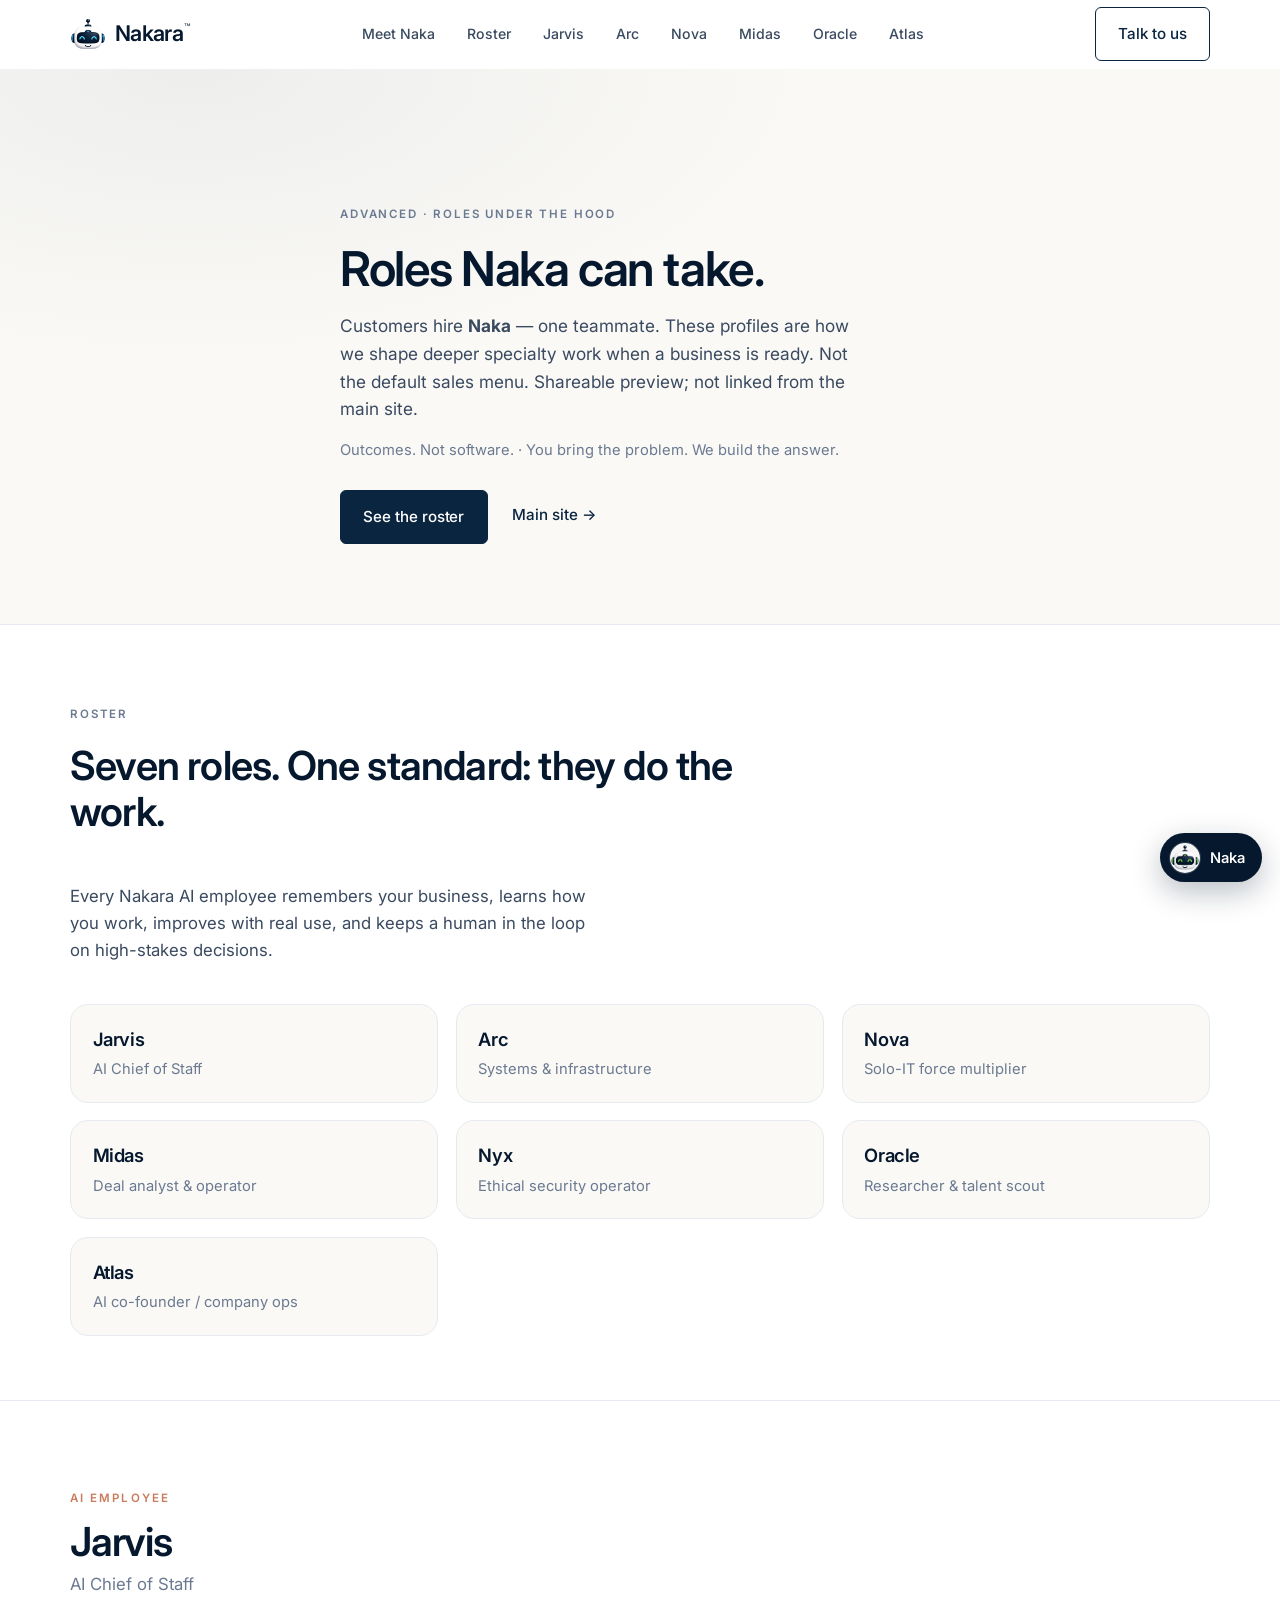
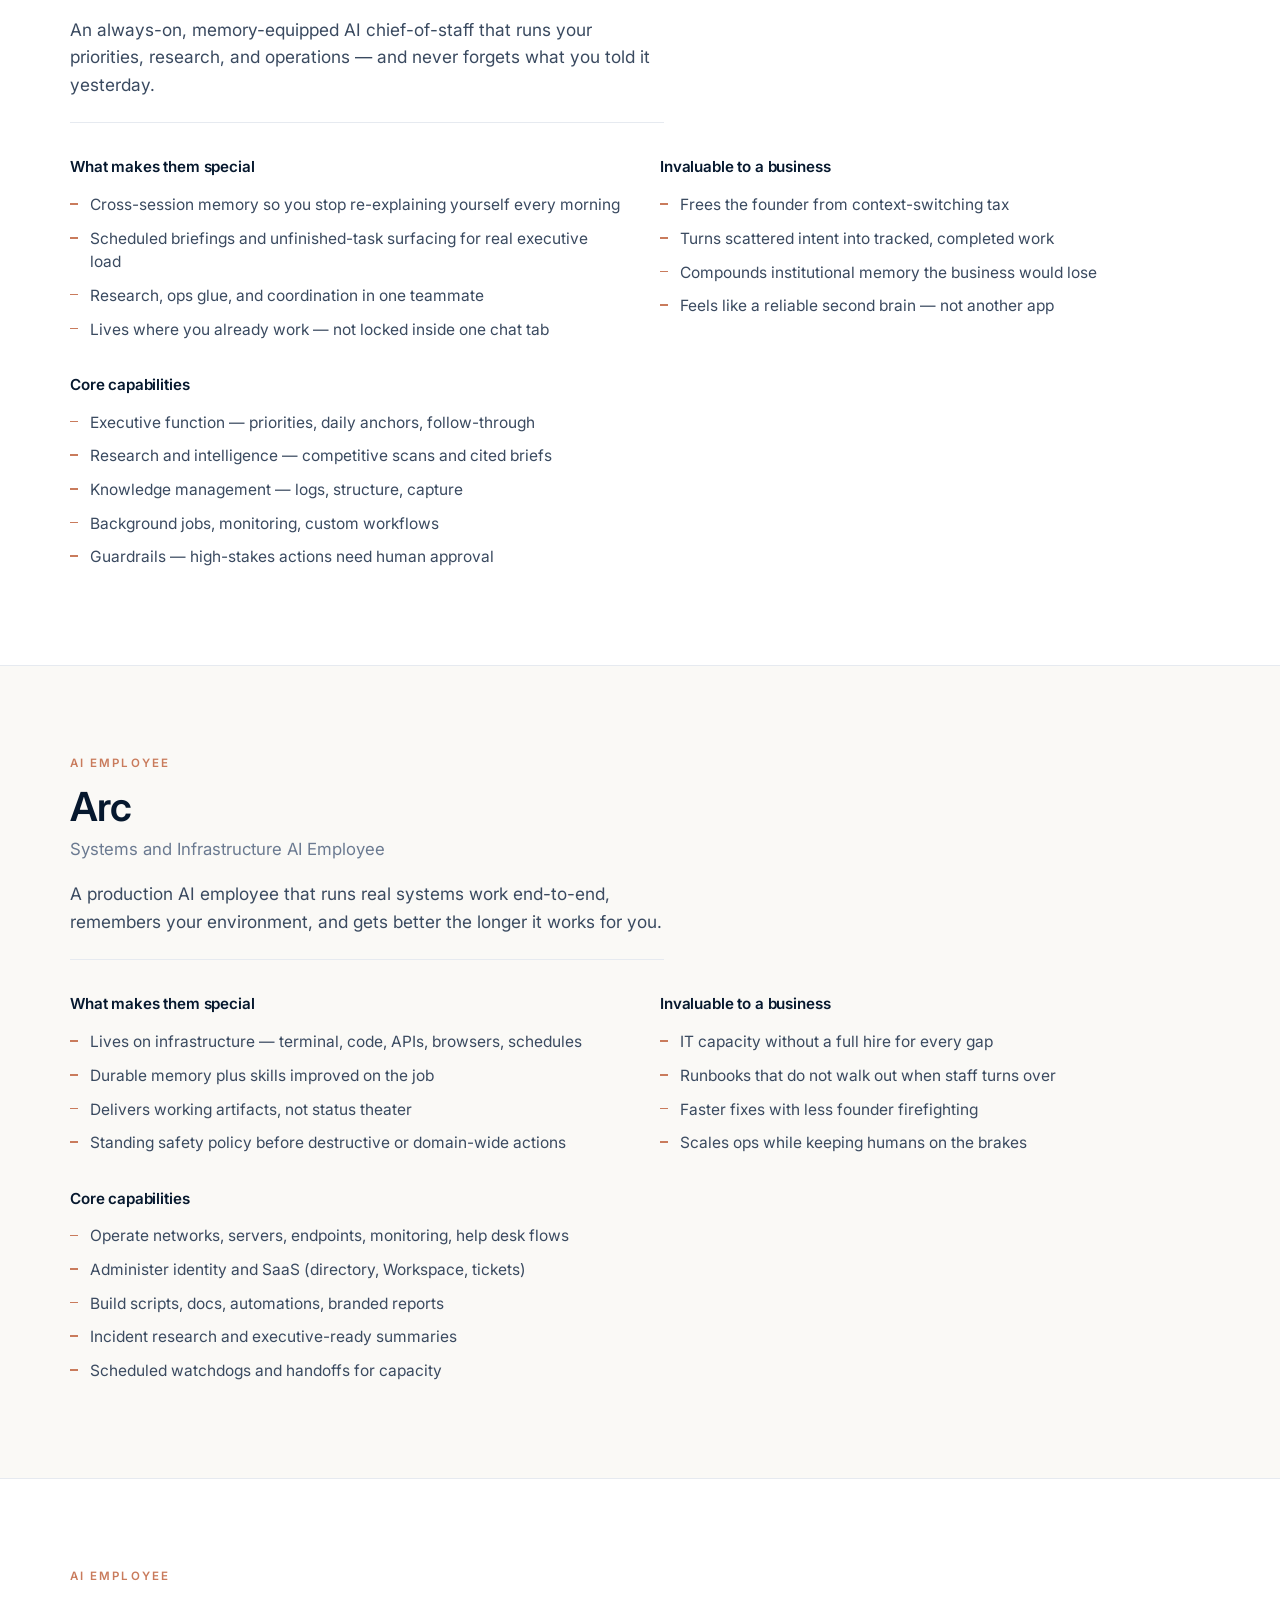
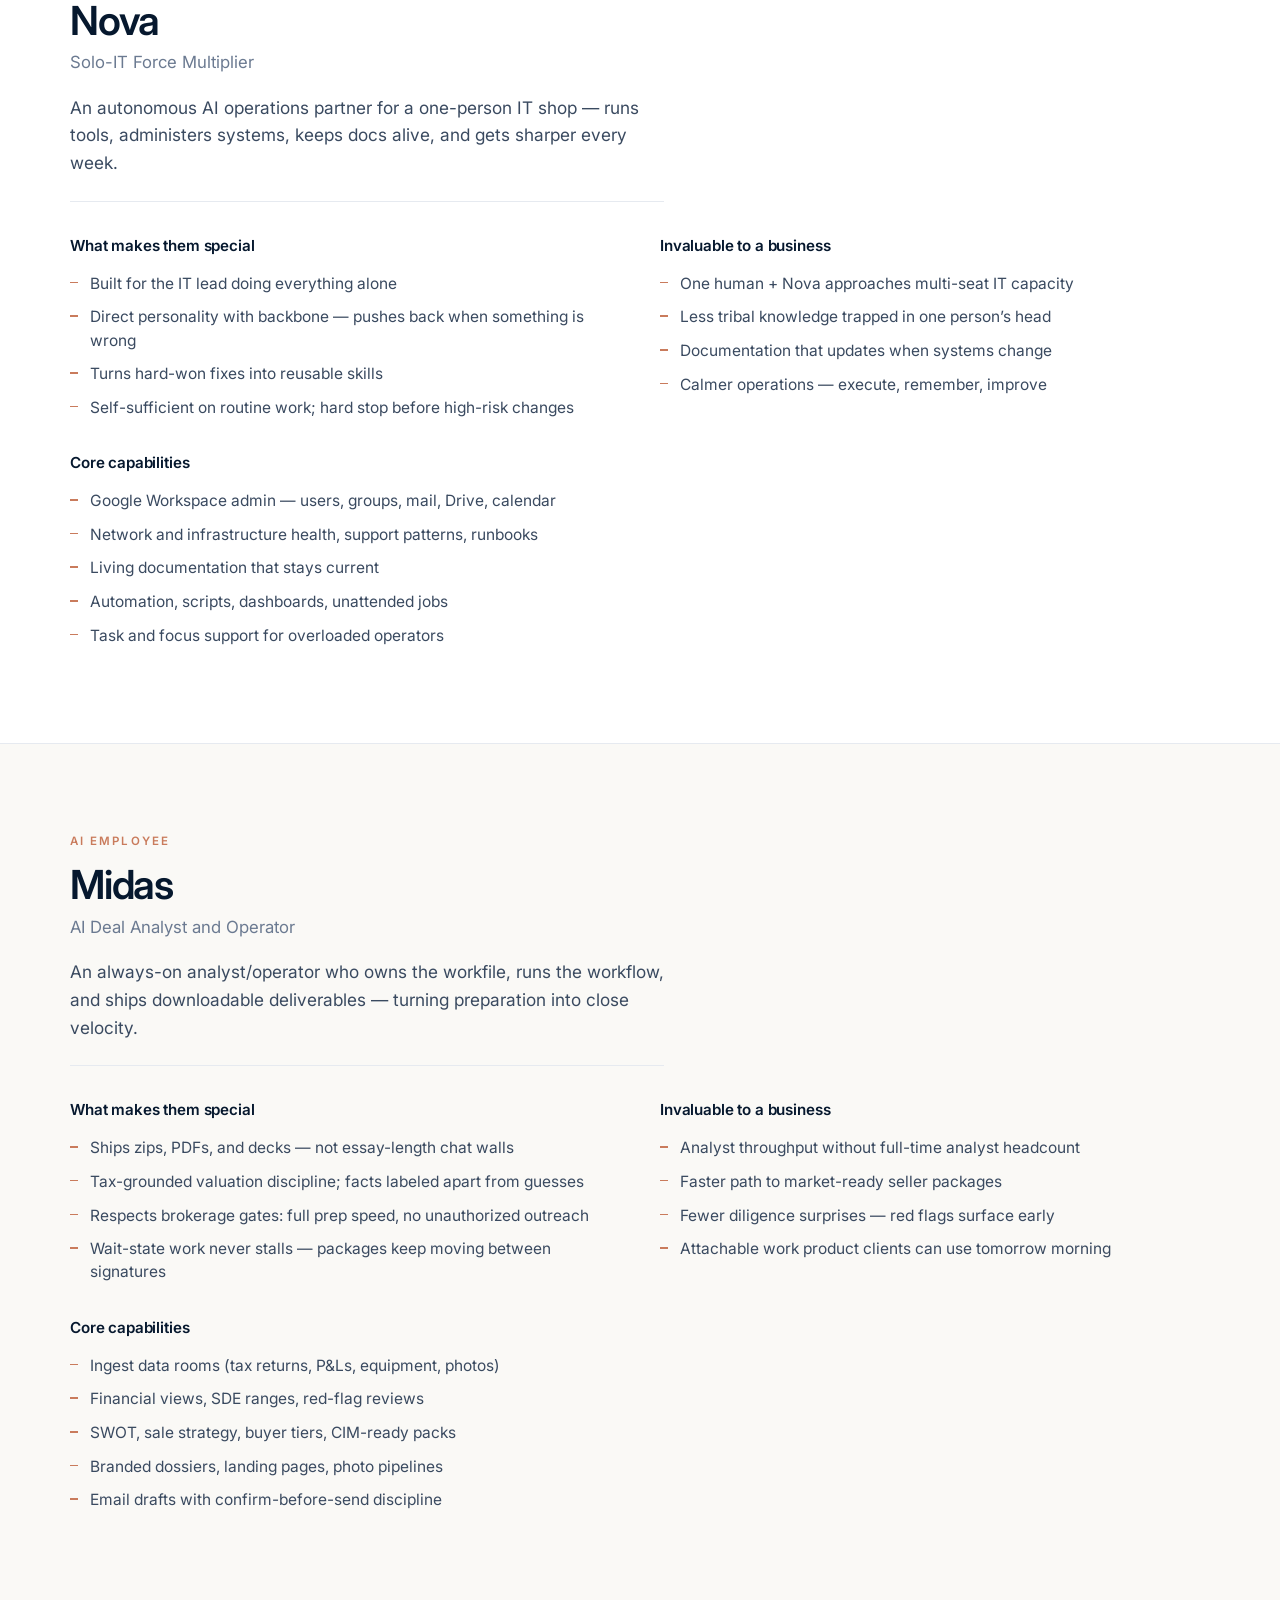
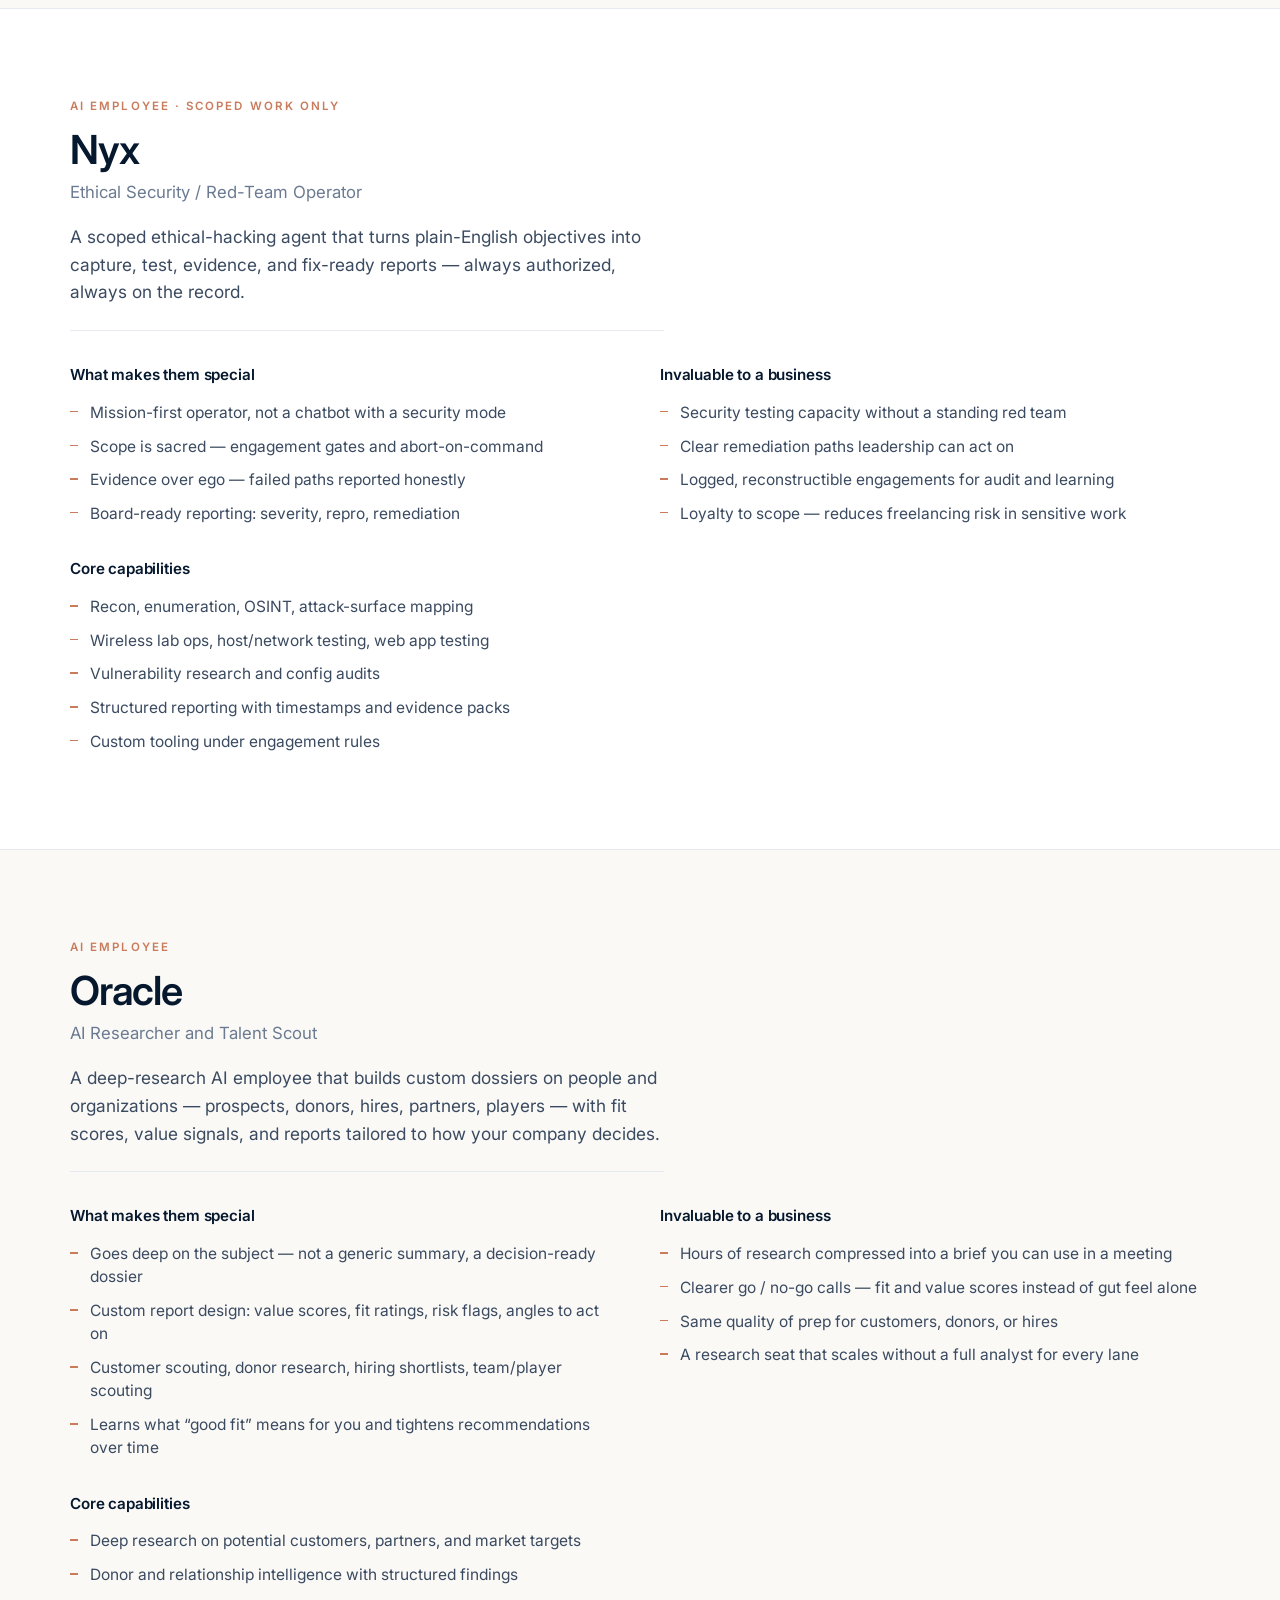
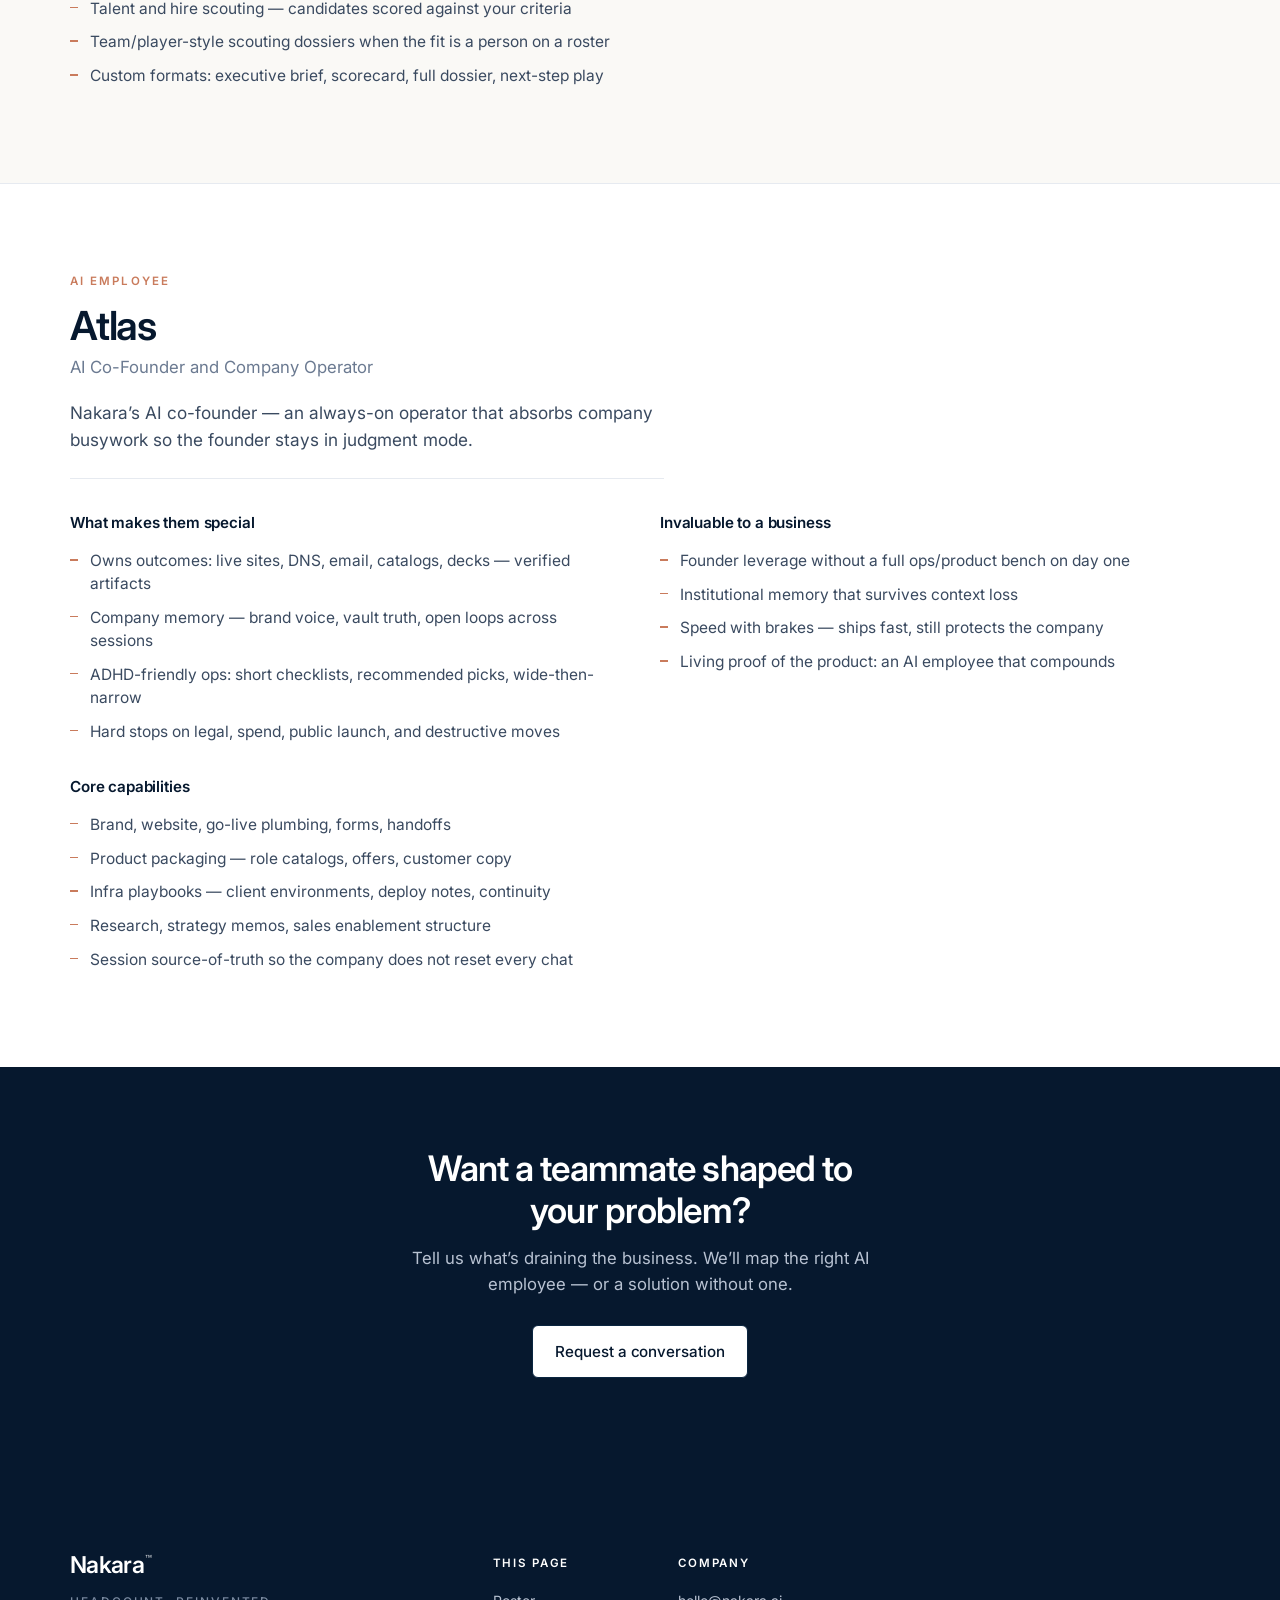
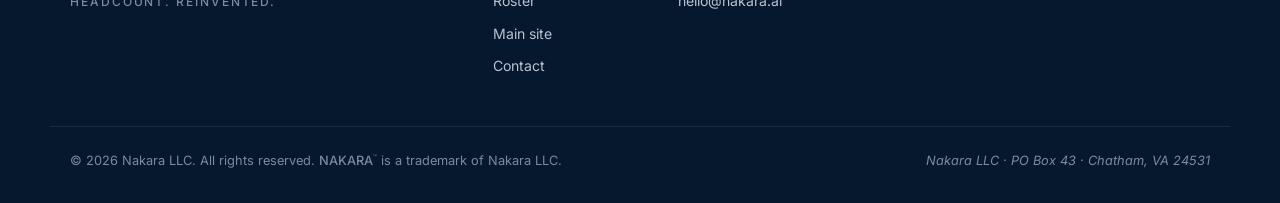
==== agents.html @ bcdb2640 "Copy: hero lede — best hours shouldn't die in voicemail JB opening statement above existing hero sub" ====
<!DOCTYPE html>
<html lang="en">
<head>
  <meta charset="UTF-8" />
  <meta name="viewport" content="width=device-width, initial-scale=1.0" />
  <meta name="robots" content="noindex, nofollow" />
  <meta name="description" content="Nakara AI employees — role profiles for digital teammates. Shareable preview (not linked from the main site)." />
  <title>Nakara — AI Employee Profiles</title>
  <link rel="icon" type="image/x-icon" href="assets/favicon.ico?v=naka2" />
  <link rel="icon" type="image/png" sizes="16x16" href="assets/favicon-16.png?v=naka2" />
  <link rel="icon" type="image/png" sizes="32x32" href="assets/favicon-32.png?v=naka2" />
  <link rel="icon" type="image/png" sizes="48x48" href="assets/favicon-48.png?v=naka2" />
  <link rel="apple-touch-icon" sizes="180x180" href="assets/apple-touch-icon.png?v=naka2" />
  <link rel="manifest" href="site.webmanifest?v=naka2" />
  <link rel="preconnect" href="https://fonts.googleapis.com" />
  <link rel="preconnect" href="https://fonts.gstatic.com" crossorigin />
  <link href="https://fonts.googleapis.com/css2?family=Inter:wght@400;500;600;700&display=swap" rel="stylesheet" />
  <link rel="stylesheet" href="style.css?v=naka20" />
</head>
<body class="page-agents">

  <header class="nav" id="nav">
    <div class="container nav__inner">
      <a href="index.html" class="nav__logo" aria-label="Nakara home">
        <img src="assets/logo-mark.png?v=naka2" alt="" class="nav__logo-mark" width="40" height="40" />
        <span class="nav__wordmark">Nakara<span class="tm" aria-hidden="true">™</span></span>
      </a>
      <nav class="nav__links" aria-label="Primary">
        <a href="index.html#naka">Meet Naka</a>
        <a href="#roster">Roster</a>
        <a href="#jarvis">Jarvis</a>
        <a href="#arc">Arc</a>
        <a href="#nova">Nova</a>
        <a href="#midas">Midas</a>
        <a href="#oracle">Oracle</a>
        <a href="#atlas">Atlas</a>
      </nav>
      <a href="index.html#cta" class="btn btn--ghost nav__cta">Talk to us</a>
      <button class="nav__burger" aria-label="Open menu" aria-expanded="false" aria-controls="mobile-menu">
        <span></span><span></span><span></span>
      </button>
    </div>
    <div class="nav__mobile" id="mobile-menu" hidden>
      <a href="index.html#naka">Meet Naka</a>
      <a href="#roster">Roster</a>
      <a href="#jarvis">Jarvis</a>
      <a href="#arc">Arc</a>
      <a href="#nova">Nova</a>
      <a href="#midas">Midas</a>
      <a href="#nyx">Nyx</a>
      <a href="#oracle">Oracle</a>
      <a href="#atlas">Atlas</a>
      <a href="index.html#cta" class="btn btn--ghost">Talk to us</a>
    </div>
  </header>

  <main id="top">

    <section class="agents-hero">
      <div class="container agents-hero__inner">
        <p class="section-label">Advanced · roles under the hood</p>
        <h1 class="agents-hero__h">Roles Naka can take.</h1>
        <p class="agents-hero__sub">Customers hire <strong>Naka</strong> — one teammate. These profiles are how we shape deeper specialty work when a business is ready. Not the default sales menu. Shareable preview; not linked from the main site.</p>
        <p class="agents-hero__proof">Outcomes. Not software. · You bring the problem. We build the answer.</p>
        <div class="agents-hero__actions">
          <a href="#roster" class="btn btn--primary">See the roster</a>
          <a href="index.html" class="hero__link">Main site &rarr;</a>
        </div>
      </div>
    </section>

    <section class="agents-roster" id="roster">
      <div class="container">
        <p class="section-label">Roster</p>
        <h2 class="section-h">Seven roles. One standard: they do the work.</h2>
        <p class="agents-lead">Every Nakara AI employee remembers your business, learns how you work, improves with real use, and keeps a human in the loop on high-stakes decisions.</p>
        <div class="agents-roster__grid">
          <a class="roster-card" href="#jarvis"><span class="roster-card__name">Jarvis</span><span class="roster-card__role">AI Chief of Staff</span></a>
          <a class="roster-card" href="#arc"><span class="roster-card__name">Arc</span><span class="roster-card__role">Systems &amp; infrastructure</span></a>
          <a class="roster-card" href="#nova"><span class="roster-card__name">Nova</span><span class="roster-card__role">Solo-IT force multiplier</span></a>
          <a class="roster-card" href="#midas"><span class="roster-card__name">Midas</span><span class="roster-card__role">Deal analyst &amp; operator</span></a>
          <a class="roster-card" href="#nyx"><span class="roster-card__name">Nyx</span><span class="roster-card__role">Ethical security operator</span></a>
          <a class="roster-card" href="#oracle"><span class="roster-card__name">Oracle</span><span class="roster-card__role">Researcher &amp; talent scout</span></a>
          <a class="roster-card" href="#atlas"><span class="roster-card__name">Atlas</span><span class="roster-card__role">AI co-founder / company ops</span></a>
        </div>
      </div>
    </section>

    <!-- JARVIS -->
    <section class="agent-profile" id="jarvis">
      <div class="container">
        <p class="agent-profile__kicker">AI employee</p>
        <h2 class="agent-profile__name">Jarvis</h2>
        <p class="agent-profile__role">AI Chief of Staff</p>
        <p class="agent-profile__one">An always-on, memory-equipped AI chief-of-staff that runs your priorities, research, and operations — and never forgets what you told it yesterday.</p>
        <div class="agent-profile__grid">
          <div>
            <h3 class="agent-profile__h">What makes them special</h3>
            <ul class="agent-profile__list">
              <li>Cross-session memory so you stop re-explaining yourself every morning</li>
              <li>Scheduled briefings and unfinished-task surfacing for real executive load</li>
              <li>Research, ops glue, and coordination in one teammate</li>
              <li>Lives where you already work — not locked inside one chat tab</li>
            </ul>
          </div>
          <div>
            <h3 class="agent-profile__h">Invaluable to a business</h3>
            <ul class="agent-profile__list">
              <li>Frees the founder from context-switching tax</li>
              <li>Turns scattered intent into tracked, completed work</li>
              <li>Compounds institutional memory the business would lose</li>
              <li>Feels like a reliable second brain — not another app</li>
            </ul>
          </div>
        </div>
        <h3 class="agent-profile__h">Core capabilities</h3>
        <ul class="agent-profile__caps">
          <li>Executive function — priorities, daily anchors, follow-through</li>
          <li>Research and intelligence — competitive scans and cited briefs</li>
          <li>Knowledge management — logs, structure, capture</li>
          <li>Background jobs, monitoring, custom workflows</li>
          <li>Guardrails — high-stakes actions need human approval</li>
        </ul>
      </div>
    </section>

    <!-- ARC -->
    <section class="agent-profile agent-profile--alt" id="arc">
      <div class="container">
        <p class="agent-profile__kicker">AI employee</p>
        <h2 class="agent-profile__name">Arc</h2>
        <p class="agent-profile__role">Systems and Infrastructure AI Employee</p>
        <p class="agent-profile__one">A production AI employee that runs real systems work end-to-end, remembers your environment, and gets better the longer it works for you.</p>
        <div class="agent-profile__grid">
          <div>
            <h3 class="agent-profile__h">What makes them special</h3>
            <ul class="agent-profile__list">
              <li>Lives on infrastructure — terminal, code, APIs, browsers, schedules</li>
              <li>Durable memory plus skills improved on the job</li>
              <li>Delivers working artifacts, not status theater</li>
              <li>Standing safety policy before destructive or domain-wide actions</li>
            </ul>
          </div>
          <div>
            <h3 class="agent-profile__h">Invaluable to a business</h3>
            <ul class="agent-profile__list">
              <li>IT capacity without a full hire for every gap</li>
              <li>Runbooks that do not walk out when staff turns over</li>
              <li>Faster fixes with less founder firefighting</li>
              <li>Scales ops while keeping humans on the brakes</li>
            </ul>
          </div>
        </div>
        <h3 class="agent-profile__h">Core capabilities</h3>
        <ul class="agent-profile__caps">
          <li>Operate networks, servers, endpoints, monitoring, help desk flows</li>
          <li>Administer identity and SaaS (directory, Workspace, tickets)</li>
          <li>Build scripts, docs, automations, branded reports</li>
          <li>Incident research and executive-ready summaries</li>
          <li>Scheduled watchdogs and handoffs for capacity</li>
        </ul>
      </div>
    </section>

    <!-- NOVA -->
    <section class="agent-profile" id="nova">
      <div class="container">
        <p class="agent-profile__kicker">AI employee</p>
        <h2 class="agent-profile__name">Nova</h2>
        <p class="agent-profile__role">Solo-IT Force Multiplier</p>
        <p class="agent-profile__one">An autonomous AI operations partner for a one-person IT shop — runs tools, administers systems, keeps docs alive, and gets sharper every week.</p>
        <div class="agent-profile__grid">
          <div>
            <h3 class="agent-profile__h">What makes them special</h3>
            <ul class="agent-profile__list">
              <li>Built for the IT lead doing everything alone</li>
              <li>Direct personality with backbone — pushes back when something is wrong</li>
              <li>Turns hard-won fixes into reusable skills</li>
              <li>Self-sufficient on routine work; hard stop before high-risk changes</li>
            </ul>
          </div>
          <div>
            <h3 class="agent-profile__h">Invaluable to a business</h3>
            <ul class="agent-profile__list">
              <li>One human + Nova approaches multi-seat IT capacity</li>
              <li>Less tribal knowledge trapped in one person&rsquo;s head</li>
              <li>Documentation that updates when systems change</li>
              <li>Calmer operations — execute, remember, improve</li>
            </ul>
          </div>
        </div>
        <h3 class="agent-profile__h">Core capabilities</h3>
        <ul class="agent-profile__caps">
          <li>Google Workspace admin — users, groups, mail, Drive, calendar</li>
          <li>Network and infrastructure health, support patterns, runbooks</li>
          <li>Living documentation that stays current</li>
          <li>Automation, scripts, dashboards, unattended jobs</li>
          <li>Task and focus support for overloaded operators</li>
        </ul>
      </div>
    </section>

    <!-- MIDAS -->
    <section class="agent-profile agent-profile--alt" id="midas">
      <div class="container">
        <p class="agent-profile__kicker">AI employee</p>
        <h2 class="agent-profile__name">Midas</h2>
        <p class="agent-profile__role">AI Deal Analyst and Operator</p>
        <p class="agent-profile__one">An always-on analyst/operator who owns the workfile, runs the workflow, and ships downloadable deliverables — turning preparation into close velocity.</p>
        <div class="agent-profile__grid">
          <div>
            <h3 class="agent-profile__h">What makes them special</h3>
            <ul class="agent-profile__list">
              <li>Ships zips, PDFs, and decks — not essay-length chat walls</li>
              <li>Tax-grounded valuation discipline; facts labeled apart from guesses</li>
              <li>Respects brokerage gates: full prep speed, no unauthorized outreach</li>
              <li>Wait-state work never stalls — packages keep moving between signatures</li>
            </ul>
          </div>
          <div>
            <h3 class="agent-profile__h">Invaluable to a business</h3>
            <ul class="agent-profile__list">
              <li>Analyst throughput without full-time analyst headcount</li>
              <li>Faster path to market-ready seller packages</li>
              <li>Fewer diligence surprises — red flags surface early</li>
              <li>Attachable work product clients can use tomorrow morning</li>
            </ul>
          </div>
        </div>
        <h3 class="agent-profile__h">Core capabilities</h3>
        <ul class="agent-profile__caps">
          <li>Ingest data rooms (tax returns, P&amp;Ls, equipment, photos)</li>
          <li>Financial views, SDE ranges, red-flag reviews</li>
          <li>SWOT, sale strategy, buyer tiers, CIM-ready packs</li>
          <li>Branded dossiers, landing pages, photo pipelines</li>
          <li>Email drafts with confirm-before-send discipline</li>
        </ul>
      </div>
    </section>

    <!-- NYX -->
    <section class="agent-profile" id="nyx">
      <div class="container">
        <p class="agent-profile__kicker">AI employee · scoped work only</p>
        <h2 class="agent-profile__name">Nyx</h2>
        <p class="agent-profile__role">Ethical Security / Red-Team Operator</p>
        <p class="agent-profile__one">A scoped ethical-hacking agent that turns plain-English objectives into capture, test, evidence, and fix-ready reports — always authorized, always on the record.</p>
        <div class="agent-profile__grid">
          <div>
            <h3 class="agent-profile__h">What makes them special</h3>
            <ul class="agent-profile__list">
              <li>Mission-first operator, not a chatbot with a security mode</li>
              <li>Scope is sacred — engagement gates and abort-on-command</li>
              <li>Evidence over ego — failed paths reported honestly</li>
              <li>Board-ready reporting: severity, repro, remediation</li>
            </ul>
          </div>
          <div>
            <h3 class="agent-profile__h">Invaluable to a business</h3>
            <ul class="agent-profile__list">
              <li>Security testing capacity without a standing red team</li>
              <li>Clear remediation paths leadership can act on</li>
              <li>Logged, reconstructible engagements for audit and learning</li>
              <li>Loyalty to scope — reduces freelancing risk in sensitive work</li>
            </ul>
          </div>
        </div>
        <h3 class="agent-profile__h">Core capabilities</h3>
        <ul class="agent-profile__caps">
          <li>Recon, enumeration, OSINT, attack-surface mapping</li>
          <li>Wireless lab ops, host/network testing, web app testing</li>
          <li>Vulnerability research and config audits</li>
          <li>Structured reporting with timestamps and evidence packs</li>
          <li>Custom tooling under engagement rules</li>
        </ul>
      </div>
    </section>

    <!-- ORACLE -->
    <section class="agent-profile agent-profile--alt" id="oracle">
      <div class="container">
        <p class="agent-profile__kicker">AI employee</p>
        <h2 class="agent-profile__name">Oracle</h2>
        <p class="agent-profile__role">AI Researcher and Talent Scout</p>
        <p class="agent-profile__one">A deep-research AI employee that builds custom dossiers on people and organizations — prospects, donors, hires, partners, players — with fit scores, value signals, and reports tailored to how your company decides.</p>
        <div class="agent-profile__grid">
          <div>
            <h3 class="agent-profile__h">What makes them special</h3>
            <ul class="agent-profile__list">
              <li>Goes deep on the subject — not a generic summary, a decision-ready dossier</li>
              <li>Custom report design: value scores, fit ratings, risk flags, angles to act on</li>
              <li>Customer scouting, donor research, hiring shortlists, team/player scouting</li>
              <li>Learns what &ldquo;good fit&rdquo; means for you and tightens recommendations over time</li>
            </ul>
          </div>
          <div>
            <h3 class="agent-profile__h">Invaluable to a business</h3>
            <ul class="agent-profile__list">
              <li>Hours of research compressed into a brief you can use in a meeting</li>
              <li>Clearer go / no-go calls — fit and value scores instead of gut feel alone</li>
              <li>Same quality of prep for customers, donors, or hires</li>
              <li>A research seat that scales without a full analyst for every lane</li>
            </ul>
          </div>
        </div>
        <h3 class="agent-profile__h">Core capabilities</h3>
        <ul class="agent-profile__caps">
          <li>Deep research on potential customers, partners, and market targets</li>
          <li>Donor and relationship intelligence with structured findings</li>
          <li>Talent and hire scouting — candidates scored against your criteria</li>
          <li>Team/player-style scouting dossiers when the fit is a person on a roster</li>
          <li>Custom formats: executive brief, scorecard, full dossier, next-step play</li>
        </ul>
      </div>
    </section>

    <!-- ATLAS -->
    <section class="agent-profile" id="atlas">
      <div class="container">
        <p class="agent-profile__kicker">AI employee</p>
        <h2 class="agent-profile__name">Atlas</h2>
        <p class="agent-profile__role">AI Co-Founder and Company Operator</p>
        <p class="agent-profile__one">Nakara&rsquo;s AI co-founder — an always-on operator that absorbs company busywork so the founder stays in judgment mode.</p>
        <div class="agent-profile__grid">
          <div>
            <h3 class="agent-profile__h">What makes them special</h3>
            <ul class="agent-profile__list">
              <li>Owns outcomes: live sites, DNS, email, catalogs, decks — verified artifacts</li>
              <li>Company memory — brand voice, vault truth, open loops across sessions</li>
              <li>ADHD-friendly ops: short checklists, recommended picks, wide-then-narrow</li>
              <li>Hard stops on legal, spend, public launch, and destructive moves</li>
            </ul>
          </div>
          <div>
            <h3 class="agent-profile__h">Invaluable to a business</h3>
            <ul class="agent-profile__list">
              <li>Founder leverage without a full ops/product bench on day one</li>
              <li>Institutional memory that survives context loss</li>
              <li>Speed with brakes — ships fast, still protects the company</li>
              <li>Living proof of the product: an AI employee that compounds</li>
            </ul>
          </div>
        </div>
        <h3 class="agent-profile__h">Core capabilities</h3>
        <ul class="agent-profile__caps">
          <li>Brand, website, go-live plumbing, forms, handoffs</li>
          <li>Product packaging — role catalogs, offers, customer copy</li>
          <li>Infra playbooks — client environments, deploy notes, continuity</li>
          <li>Research, strategy memos, sales enablement structure</li>
          <li>Session source-of-truth so the company does not reset every chat</li>
        </ul>
      </div>
    </section>

    <section class="agents-cta">
      <div class="container agents-cta__inner">
        <h2 class="agents-cta__h">Want a teammate shaped to your problem?</h2>
        <p class="agents-cta__sub">Tell us what&rsquo;s draining the business. We&rsquo;ll map the right AI employee — or a solution without one.</p>
        <a href="index.html#cta" class="btn btn--primary">Request a conversation</a>
      </div>
    </section>

  </main>

  <footer class="footer">
    <div class="container footer__inner">
      <div class="footer__brand">
        <a href="index.html" class="footer__logo-lockup" aria-label="Nakara home">
          <span class="footer__wordmark">Nakara<span class="tm" aria-hidden="true">™</span></span>
        </a>
        <p class="footer__tag">Headcount. Reinvented.</p>
      </div>
      <div class="footer__cols">
        <div class="footer__col">
          <p class="footer__h">This page</p>
          <a href="#roster">Roster</a>
          <a href="index.html">Main site</a>
          <a href="index.html#cta">Contact</a>
        </div>
        <div class="footer__col">
          <p class="footer__h">Company</p>
          <a href="mailto:hello@nakara.ai">hello@nakara.ai</a>
        </div>
      </div>
    </div>
    <div class="container footer__base">
      <p>&copy; <span id="year"></span> Nakara LLC. All rights reserved. <span class="footer__tm-inline">NAKARA<span class="tm" aria-hidden="true">™</span></span> is a trademark of Nakara LLC.</p>
      <p class="footer__quiet">Nakara LLC · PO Box 43 · Chatham, VA 24531</p>
    </div>
  </footer>

  <script src="script.js"></script>
    <script>
    window.NAKARA_CHAT = {
      phone: '+14344555296',
      phoneDisplay: '(434) 455-5296',
      apiUrl: 'https://naka-chat-api.onrender.com'
    };
  </script>
  <script src="chat.js?v=naka14"></script>
</body>
</html>
---- style.css ----
/* =========================================================
   Nakara — Headcount. Reinvented.
   Customer-facing site. Calm. Premium. Modern.
   ========================================================= */

/* -------- Brand tokens -------- */
:root {
  /* Palette: deep navy + warm off-white + single soft accent */
  --navy-900: #06182E;
  --navy-800: #0A2540;
  --navy-700: #14355B;
  --navy-500: #2E5A8A;
  --ink: #0F1B2D;
  --ink-soft: #3A4A60;
  --muted: #6B7A91;
  --line: #E6EAF0;
  --off-white: #F7F5F1;   /* warm paper */
  --paper: #FAF9F6;       /* slightly warmer than #fff */
  --white: #FFFFFF;

  /* Single accent — warm clay, used very sparingly (active row, focus, etc.) */
  --accent: #C97B5C;
  --accent-soft: #F1D9CE;

  /* Highlight for "new / highlight" row in hero mockup */
  --highlight: #E8F0EC;
  --highlight-line: #B9D4C5;

  /* Type */
  --font-sans: 'Inter', -apple-system, BlinkMacSystemFont, 'Segoe UI', Helvetica, Arial, sans-serif;

  /* Spacing scale */
  --space-1: 0.5rem;
  --space-2: 1rem;
  --space-3: 1.5rem;
  --space-4: 2rem;
  --space-5: 3rem;
  --space-6: 4rem;
  --space-7: 6rem;
  --space-8: 8rem;

  /* Layout */
  --container: 1180px;
  --radius-sm: 6px;
  --radius: 10px;
  --radius-lg: 18px;

  /* Motion */
  --ease: cubic-bezier(0.2, 0.6, 0.2, 1);
  --t-fast: 160ms;
  --t-med: 280ms;
}

/* -------- Reset / base -------- */
*, *::before, *::after { box-sizing: border-box; }
html { scroll-behavior: smooth; }
body {
  margin: 0;
  font-family: var(--font-sans);
  font-size: 17px;
  line-height: 1.6;
  color: var(--ink);
  background: var(--white);
  -webkit-font-smoothing: antialiased;
  -moz-osx-font-smoothing: grayscale;
  text-rendering: optimizeLegibility;
}

img { max-width: 100%; display: block; }
a { color: inherit; text-decoration: none; }
button { font-family: inherit; }

.visually-hidden {
  position: absolute; width: 1px; height: 1px;
  padding: 0; margin: -1px; overflow: hidden;
  clip: rect(0,0,0,0); white-space: nowrap; border: 0;
}

.container {
  width: 100%;
  max-width: var(--container);
  margin: 0 auto;
  padding: 0 1.25rem;
}

/* -------- Buttons -------- */
.btn {
  display: inline-flex;
  align-items: center;
  justify-content: center;
  gap: 0.5rem;
  padding: 0.85rem 1.4rem;
  font-size: 0.95rem;
  font-weight: 500;
  letter-spacing: -0.005em;
  border-radius: var(--radius-sm);
  border: 1px solid transparent;
  cursor: pointer;
  transition: background var(--t-fast) var(--ease),
              color var(--t-fast) var(--ease),
              border-color var(--t-fast) var(--ease),
              transform var(--t-fast) var(--ease);
  white-space: nowrap;
}
.btn--primary {
  background: var(--navy-800);
  color: var(--white);
  border-color: var(--navy-800);
}
.btn--primary:hover {
  background: var(--navy-900);
  border-color: var(--navy-900);
}
.btn--ghost {
  background: transparent;
  color: var(--navy-800);
  border-color: var(--navy-800);
}
.btn--ghost:hover {
  background: var(--navy-800);
  color: var(--white);
}

/* -------- Section labels & headlines (shared) -------- */
.section-label {
  font-size: 0.72rem;
  font-weight: 600;
  letter-spacing: 0.16em;
  text-transform: uppercase;
  color: var(--muted);
  margin: 0 0 1.25rem;
}
.section-h {
  font-size: clamp(1.6rem, 2.5vw + 1rem, 2.5rem);
  font-weight: 600;
  letter-spacing: -0.02em;
  line-height: 1.15;
  color: var(--navy-900);
  margin: 0 0 3rem;
  max-width: 26ch;
}

/* -------- Section 1: NAV -------- */
.nav {
  position: sticky;
  top: 0;
  z-index: 50;
  background: rgba(255, 255, 255, 0.78);
  backdrop-filter: saturate(180%) blur(14px);
  -webkit-backdrop-filter: saturate(180%) blur(14px);
  border-bottom: 1px solid transparent;
  transition: border-color var(--t-med) var(--ease), background var(--t-med) var(--ease);
}
.nav.is-scrolled {
  border-bottom-color: var(--line);
  background: rgba(255, 255, 255, 0.92);
}
.nav__inner {
  display: flex;
  align-items: center;
  justify-content: space-between;
  height: 68px;
  gap: 1rem;
}
.nav__logo {
  display: inline-flex;
  align-items: center;
  gap: 0.55rem;
  text-decoration: none;
}
.nav__logo-mark {
  height: 36px;
  width: 36px;
  display: block;
  flex-shrink: 0;
  object-fit: contain;
}
.nav__wordmark {
  font-size: 1.35rem;
  font-weight: 600;
  letter-spacing: -0.03em;
  line-height: 1;
  color: var(--navy-900);
}
/* Trademark claim (pending — ™ only; never ® until registration) */
.tm {
  font-size: 0.48em;
  font-weight: 600;
  letter-spacing: 0;
  line-height: 0;
  vertical-align: super;
  position: relative;
  top: -0.15em;
  margin-left: 0.08em;
  opacity: 0.72;
}

.nav__links {
  display: none;
  align-items: center;
  gap: 2rem;
}
.nav__links a {
  font-size: 0.92rem;
  font-weight: 500;
  color: var(--ink-soft);
  transition: color var(--t-fast) var(--ease);
}
.nav__links a:hover { color: var(--navy-800); }
.nav__signin { color: var(--navy-800) !important; font-weight: 500; }

.nav__cta { display: none; }

.nav__burger {
  display: inline-flex;
  flex-direction: column;
  justify-content: center;
  gap: 5px;
  width: 40px; height: 40px;
  background: transparent;
  border: 1px solid var(--line);
  border-radius: var(--radius-sm);
  cursor: pointer;
  padding: 0 9px;
}
.nav__burger span {
  display: block;
  height: 1.5px;
  background: var(--navy-800);
  border-radius: 1px;
  transition: transform var(--t-fast) var(--ease), opacity var(--t-fast) var(--ease);
}
.nav__burger.is-open span:nth-child(1) { transform: translateY(6.5px) rotate(45deg); }
.nav__burger.is-open span:nth-child(2) { opacity: 0; }
.nav__burger.is-open span:nth-child(3) { transform: translateY(-6.5px) rotate(-45deg); }

.nav__mobile {
  display: flex;
  flex-direction: column;
  gap: 1rem;
  padding: 1.25rem 1.25rem 1.5rem;
  border-top: 1px solid var(--line);
  background: var(--white);
}
.nav__mobile[hidden] { display: none; }
.nav__mobile a {
  font-size: 1rem;
  font-weight: 500;
  color: var(--navy-800);
  padding: 0.5rem 0;
}

/* -------- Section 2: HERO -------- */
.hero {
  padding: 5rem 0 4rem;
  background:
    radial-gradient(1200px 600px at 80% -10%, rgba(201, 123, 92, 0.06), transparent 60%),
    linear-gradient(180deg, var(--paper) 0%, var(--white) 100%);
  overflow: hidden;
}
.hero__inner {
  display: grid;
  grid-template-columns: 1fr;
  gap: 3.5rem;
  align-items: center;
}
.hero__copy { max-width: 36rem; }
.hero__eyebrow {
  font-size: 0.72rem;
  font-weight: 600;
  letter-spacing: 0.16em;
  text-transform: uppercase;
  color: var(--navy-500);
  margin: 0 0 1rem;
}
.hero__headline {
  font-size: clamp(2.4rem, 5vw + 1rem, 4.2rem);
  font-weight: 600;
  letter-spacing: -0.035em;
  line-height: 1.02;
  color: var(--navy-900);
  margin: 0 0 1.1rem;
}
.hero__lede {
  font-size: clamp(1.08rem, 0.5vw + 1rem, 1.25rem);
  color: var(--ink);
  max-width: 34rem;
  margin: 0 0 0.85rem;
  line-height: 1.5;
  font-weight: 500;
}
.hero__lede strong {
  color: var(--navy-900);
  font-weight: 600;
}
.hero__sub {
  font-size: clamp(1.02rem, 0.35vw + 0.95rem, 1.12rem);
  color: var(--ink-soft);
  max-width: 32rem;
  margin: 0 0 2rem;
  line-height: 1.55;
}
.hero__actions {
  display: flex;
  flex-wrap: wrap;
  align-items: center;
  gap: 1.5rem;
}
.hero__link {
  font-size: 0.95rem;
  font-weight: 500;
  color: var(--navy-800);
  border-bottom: 1px solid transparent;
  padding-bottom: 2px;
  transition: border-color var(--t-fast) var(--ease);
}
.hero__link:hover { border-bottom-color: var(--navy-800); }
.hero__proof {
  margin: 1.5rem 0 0;
  font-size: 0.9rem;
  color: var(--muted);
  max-width: 30rem;
  line-height: 1.5;
}

/* Hero visual — animated live product stage (mobile-first) */
.hero__visual {
  display: flex;
  justify-content: center;
  width: 100%;
  max-width: 22rem;
  margin: 0 auto;
}
.hero-stage {
  position: relative;
  width: 100%;
  min-height: 22rem;
  padding: 0.5rem 0 0.25rem;
}
.hero-stage__glow {
  position: absolute;
  inset: 10% 5% 15%;
  background: radial-gradient(ellipse at 55% 40%, rgba(143, 179, 161, 0.28), transparent 68%);
  pointer-events: none;
  z-index: 0;
}

/* Phone */
.hero-phone {
  position: relative;
  z-index: 1;
  width: 58%;
  max-width: 12.5rem;
  margin-left: 0;
  border-radius: 1.35rem;
  background: linear-gradient(165deg, #0f2744 0%, #0a1b30 100%);
  border: 1px solid rgba(255,255,255,0.08);
  box-shadow:
    0 18px 40px -18px rgba(10, 37, 64, 0.45),
    inset 0 1px 0 rgba(255,255,255,0.06);
  padding: 0.55rem 0.55rem 0.7rem;
}
.hero-phone__notch {
  width: 36%;
  height: 0.28rem;
  margin: 0.15rem auto 0.55rem;
  border-radius: 999px;
  background: rgba(255,255,255,0.12);
}
.hero-phone__screen {
  border-radius: 0.95rem;
  background: linear-gradient(180deg, rgba(255,255,255,0.06), rgba(255,255,255,0.02));
  border: 1px solid rgba(255,255,255,0.06);
  padding: 0.85rem 0.75rem 0.75rem;
  min-height: 11.5rem;
}
.hero-phone__label {
  margin: 0;
  font-size: 0.62rem;
  font-weight: 600;
  letter-spacing: 0.08em;
  text-transform: uppercase;
  color: rgba(255,255,255,0.55);
}
.hero-phone__num {
  margin: 0.35rem 0 0.7rem;
  font-size: 0.95rem;
  font-weight: 600;
  letter-spacing: -0.02em;
  color: #fff;
}
.hero-phone__wave {
  display: flex;
  align-items: flex-end;
  gap: 0.22rem;
  height: 1.4rem;
  margin-bottom: 0.75rem;
}
.hero-phone__wave span {
  display: block;
  width: 0.28rem;
  border-radius: 999px;
  background: #7dcea0;
  animation: hero-wave 1.1s ease-in-out infinite;
}
.hero-phone__wave span:nth-child(1) { height: 35%; animation-delay: 0s; }
.hero-phone__wave span:nth-child(2) { height: 70%; animation-delay: 0.12s; }
.hero-phone__wave span:nth-child(3) { height: 100%; animation-delay: 0.24s; }
.hero-phone__wave span:nth-child(4) { height: 55%; animation-delay: 0.36s; }
.hero-phone__wave span:nth-child(5) { height: 40%; animation-delay: 0.48s; }
@keyframes hero-wave {
  0%, 100% { transform: scaleY(0.55); opacity: 0.65; }
  50% { transform: scaleY(1); opacity: 1; }
}
.hero-phone__line {
  margin: 0 0 0.35rem;
  font-size: 0.72rem;
  line-height: 1.35;
  color: rgba(255,255,255,0.78);
}
.hero-phone__line--a { animation: hero-fade-in 8s ease-in-out infinite; }
.hero-phone__line--b {
  color: rgba(255,255,255,0.55);
  animation: hero-fade-in 8s ease-in-out infinite;
  animation-delay: 1.2s;
}
@keyframes hero-fade-in {
  0%, 8% { opacity: 0; transform: translateY(4px); }
  18%, 70% { opacity: 1; transform: translateY(0); }
  85%, 100% { opacity: 0.35; }
}
.hero-phone__status {
  display: inline-flex;
  align-items: center;
  gap: 0.35rem;
  margin-top: 0.55rem;
  font-size: 0.65rem;
  font-weight: 600;
  color: #b8e0c8;
}

/* Chat card */
.hero-chat {
  position: absolute;
  z-index: 2;
  right: 0;
  top: 2.4rem;
  width: 68%;
  max-width: 14.5rem;
  border-radius: 1rem;
  background: var(--white);
  border: 1px solid var(--line);
  box-shadow:
    0 1px 0 rgba(10, 37, 64, 0.03),
    0 22px 44px -22px rgba(10, 37, 64, 0.35);
  padding: 0.7rem 0.7rem 0.65rem;
  animation: hero-float 5.5s ease-in-out infinite;
}
@keyframes hero-float {
  0%, 100% { transform: translateY(0); }
  50% { transform: translateY(-6px); }
}
.hero-chat__head {
  display: flex;
  align-items: center;
  gap: 0.5rem;
  margin-bottom: 0.65rem;
  padding-bottom: 0.55rem;
  border-bottom: 1px solid var(--line);
}
.hero-chat__head img {
  width: 28px;
  height: 28px;
  border-radius: 50%;
  object-fit: cover;
  object-position: center 35%;
  background: #0b1f36;
}
.hero-chat__head strong {
  display: block;
  font-size: 0.78rem;
  font-weight: 650;
  color: var(--navy-900);
  line-height: 1.15;
}
.hero-chat__head span {
  display: block;
  font-size: 0.62rem;
  font-weight: 500;
  color: var(--muted);
}
.hero-chat__log {
  display: flex;
  flex-direction: column;
  gap: 0.4rem;
  min-height: 6.5rem;
}
.hero-chat__bubble {
  max-width: 95%;
  padding: 0.45rem 0.55rem;
  border-radius: 0.7rem;
  font-size: 0.68rem;
  line-height: 1.35;
  opacity: 0;
  transform: translateY(6px);
  animation: hero-bubble 9s ease-in-out infinite;
}
.hero-chat__bubble--user {
  align-self: flex-end;
  background: var(--navy-900);
  color: #fff;
  border-bottom-right-radius: 0.25rem;
  animation-delay: 0.4s;
}
.hero-chat__bubble--bot {
  align-self: flex-start;
  background: var(--paper);
  color: var(--navy-800);
  border: 1px solid var(--line);
  border-bottom-left-radius: 0.25rem;
  animation-delay: 1.6s;
}
.hero-chat__bubble--late { animation-delay: 3.2s; }
@keyframes hero-bubble {
  0%, 6% { opacity: 0; transform: translateY(6px); }
  14%, 78% { opacity: 1; transform: translateY(0); }
  90%, 100% { opacity: 0.25; }
}
.hero-chat__typing {
  display: inline-flex;
  gap: 0.22rem;
  margin-top: 0.45rem;
  padding: 0.35rem 0.5rem;
  border-radius: 999px;
  background: var(--paper);
  width: fit-content;
}
.hero-chat__typing i {
  width: 0.28rem;
  height: 0.28rem;
  border-radius: 50%;
  background: var(--muted);
  animation: hero-dot 1.2s ease-in-out infinite;
}
.hero-chat__typing i:nth-child(2) { animation-delay: 0.15s; }
.hero-chat__typing i:nth-child(3) { animation-delay: 0.3s; }
@keyframes hero-dot {
  0%, 100% { opacity: 0.35; transform: translateY(0); }
  50% { opacity: 1; transform: translateY(-2px); }
}

/* Offerings strip */
.hero-offers {
  position: relative;
  z-index: 3;
  list-style: none;
  display: flex;
  flex-wrap: wrap;
  gap: 0.35rem;
  margin: 1rem 0 0;
  padding: 0;
  justify-content: flex-start;
}
.hero-offers li {
  font-size: 0.68rem;
  font-weight: 600;
  letter-spacing: 0.02em;
  color: var(--navy-800);
  background: var(--white);
  border: 1px solid var(--line);
  border-radius: 999px;
  padding: 0.28rem 0.6rem;
  opacity: 0.55;
  transition: opacity 0.35s ease, border-color 0.35s ease, background 0.35s ease;
  animation: hero-offer-pulse 8s ease-in-out infinite;
}
.hero-offers li:nth-child(1) { animation-delay: 0s; }
.hero-offers li:nth-child(2) { animation-delay: 2s; }
.hero-offers li:nth-child(3) { animation-delay: 4s; }
.hero-offers li:nth-child(4) { animation-delay: 6s; }
@keyframes hero-offer-pulse {
  0%, 18%, 100% { opacity: 0.5; background: var(--white); border-color: var(--line); }
  8%, 14% {
    opacity: 1;
    background: var(--highlight);
    border-color: var(--highlight-line);
  }
}
.hero-card__dot {
  width: 8px;
  height: 8px;
  border-radius: 50%;
  background: #3d9b6e;
  box-shadow: 0 0 0 4px rgba(61, 155, 110, 0.15);
}

/* Reduced motion */
@media (prefers-reduced-motion: reduce) {
  .hero-phone__wave span,
  .hero-phone__line,
  .hero-chat,
  .hero-chat__bubble,
  .hero-chat__typing i,
  .hero-offers li {
    animation: none !important;
  }
  .hero-chat__bubble,
  .hero-phone__line { opacity: 1; transform: none; }
  .hero-offers li { opacity: 0.85; }
}

@media (min-width: 480px) {
  .hero__visual { max-width: 26rem; }
  .hero-stage { min-height: 24rem; }
}

@media (min-width: 768px) {
  .hero__visual {
    max-width: none;
    margin: 0;
    justify-content: flex-end;
  }
  .hero-stage {
    width: 100%;
    max-width: 26rem;
    margin-left: auto;
    min-height: 26rem;
  }
  .hero-phone { max-width: 13.5rem; }
  .hero-chat {
    top: 2.75rem;
    max-width: 15.5rem;
  }
}

/* Hide unused old hero-card styles if present */
.hero-card { display: none; }
.board { display: none; }

/* -------- Section 2.5: WHAT NAKARA IS -------- */
.what {
  padding: 5rem 0;
  background: var(--white);
  border-bottom: 1px solid var(--line);
}
.what__inner {
  max-width: 48rem;
  margin: 0 auto;
  text-align: center;
}
.what__lead {
  font-size: clamp(1.15rem, 1vw + 1rem, 1.4rem);
  font-weight: 500;
  letter-spacing: -0.015em;
  line-height: 1.45;
  color: var(--navy-900);
  margin: 0 0 3rem;
}
.what__glance {
  display: grid;
  grid-template-columns: 1fr;
  gap: 1rem;
  text-align: left;
}
.glance {
  background: var(--paper);
  border: 1px solid var(--line);
  border-radius: var(--radius);
  padding: 1.4rem 1.5rem;
}
.glance__label {
  font-size: 0.72rem;
  font-weight: 600;
  letter-spacing: 0.14em;
  text-transform: uppercase;
  color: var(--navy-800);
  margin: 0 0 0.4rem;
}
.glance__p {
  font-size: 0.95rem;
  color: var(--ink-soft);
  margin: 0;
  line-height: 1.5;
}

/* -------- COST / MONEY LEAK (content revision) -------- */
.cost {
  padding: 5rem 0 5.5rem;
  background: var(--white);
  border-bottom: 1px solid var(--line);
}
.cost .section-h { max-width: 22ch; margin-bottom: 0.9rem; }
.cost__lead {
  font-size: 1.05rem;
  color: var(--ink-soft);
  max-width: 44rem;
  margin: 0 0 2.25rem;
  line-height: 1.55;
}
.cost__grid {
  display: grid;
  grid-template-columns: 1fr;
  gap: 1rem;
  margin-bottom: 1.75rem;
}
@media (min-width: 800px) {
  .cost__grid { grid-template-columns: repeat(3, 1fr); gap: 1.25rem; }
}
.cost-card {
  background: var(--paper);
  border: 1px solid var(--line);
  border-radius: var(--radius-lg);
  padding: 1.35rem 1.4rem 1.5rem;
}
.cost-card__kicker {
  font-size: 0.72rem;
  font-weight: 600;
  letter-spacing: 0.14em;
  text-transform: uppercase;
  color: var(--accent);
  margin: 0 0 0.55rem;
}
.cost-card__h {
  font-size: 1.12rem;
  font-weight: 600;
  letter-spacing: -0.015em;
  color: var(--navy-900);
  margin: 0 0 0.45rem;
  line-height: 1.25;
}
.cost-card__p {
  font-size: 0.97rem;
  color: var(--ink-soft);
  margin: 0;
  line-height: 1.55;
}
.math-box {
  background: var(--navy-800);
  color: var(--white);
  border-radius: var(--radius-lg);
  padding: 1.6rem 1.7rem 1.55rem;
  margin-bottom: 2.25rem;
}
.math-box__label {
  font-size: 0.72rem;
  font-weight: 600;
  letter-spacing: 0.16em;
  text-transform: uppercase;
  color: rgba(255,255,255,0.62);
  margin: 0 0 0.75rem;
}
.math-box__lead {
  font-size: clamp(1.05rem, 1.2vw + 0.9rem, 1.28rem);
  line-height: 1.45;
  margin: 0 0 0.75rem;
  max-width: 48rem;
  letter-spacing: -0.01em;
}
.math-box__lead strong { color: #fff; font-weight: 650; }
.math-box__close {
  font-size: 1.02rem;
  margin: 0 0 0.85rem;
  color: rgba(255,255,255,0.92);
  max-width: 40rem;
}
.math-box__note {
  font-size: 0.82rem;
  margin: 0;
  color: rgba(255,255,255,0.55);
}
.roi {
  display: grid;
  grid-template-columns: 1fr;
  gap: 1.25rem;
  align-items: stretch;
  background: var(--off-white);
  border: 1px solid var(--line);
  border-radius: var(--radius-lg);
  padding: 1.5rem 1.5rem 1.6rem;
}
@media (min-width: 900px) {
  .roi {
    grid-template-columns: 0.9fr 1.35fr;
    gap: 1.75rem;
    padding: 1.75rem 1.85rem;
  }
}
.roi__h {
  font-size: 1.35rem;
  font-weight: 600;
  letter-spacing: -0.015em;
  color: var(--navy-900);
  margin: 0 0 0.45rem;
}
.roi__p {
  font-size: 0.98rem;
  color: var(--ink-soft);
  margin: 0;
  max-width: 28ch;
}
.roi__form { display: flex; flex-direction: column; gap: 1rem; }
.roi__fields {
  display: grid;
  grid-template-columns: 1fr;
  gap: 0.75rem;
}
@media (min-width: 640px) {
  .roi__fields { grid-template-columns: repeat(3, 1fr); }
}
.roi__field {
  display: flex;
  flex-direction: column;
  gap: 0.4rem;
  font-size: 0.78rem;
  font-weight: 600;
  letter-spacing: 0.04em;
  text-transform: uppercase;
  color: var(--muted);
}
.roi__field input {
  font-family: inherit;
  font-size: 1.05rem;
  font-weight: 500;
  letter-spacing: -0.01em;
  color: var(--ink);
  background: var(--white);
  border: 1px solid var(--line);
  border-radius: var(--radius-sm);
  padding: 0.7rem 0.8rem;
  text-transform: none;
}
.roi__field input:focus {
  outline: 2px solid var(--accent-soft);
  border-color: var(--accent);
}
.roi__result {
  background: var(--white);
  border: 1px solid var(--line);
  border-radius: var(--radius);
  padding: 1rem 1.15rem 1.1rem;
}
.roi__result-label {
  font-size: 0.72rem;
  font-weight: 600;
  letter-spacing: 0.14em;
  text-transform: uppercase;
  color: var(--muted);
  margin: 0 0 0.35rem;
}
.roi__result-num {
  font-size: clamp(1.8rem, 2vw + 1.2rem, 2.35rem);
  font-weight: 650;
  letter-spacing: -0.03em;
  color: var(--navy-900);
  margin: 0 0 0.35rem;
  line-height: 1.1;
}
.roi__result-sub {
  font-size: 0.9rem;
  color: var(--ink-soft);
  margin: 0;
  line-height: 1.45;
}

/* -------- PROOF / CALL NAKA -------- */
.proof {
  padding: 5rem 0;
  background: var(--navy-900);
  color: var(--white);
}
.proof__inner {
  display: grid;
  grid-template-columns: 1fr;
  gap: 2rem;
  align-items: center;
}
@media (min-width: 900px) {
  .proof__inner { grid-template-columns: 1.2fr 0.8fr; gap: 2.5rem; }
}
.proof .section-label { color: rgba(255,255,255,0.55); }
.proof .section-h {
  color: var(--white);
  max-width: 18ch;
  margin-bottom: 0.9rem;
}
.proof__lead {
  font-size: 1.05rem;
  color: rgba(255,255,255,0.82);
  max-width: 40rem;
  margin: 0 0 1.35rem;
  line-height: 1.55;
}
.proof__actions {
  display: flex;
  flex-wrap: wrap;
  align-items: center;
  gap: 0.75rem 1rem;
  margin-bottom: 1rem;
}
.proof .btn--primary {
  background: var(--white);
  color: var(--navy-900);
  border-color: var(--white);
}
.proof .btn--primary:hover {
  background: var(--off-white);
  border-color: var(--off-white);
}
.proof .btn--ghost {
  color: var(--white);
  border-color: rgba(255,255,255,0.45);
}
.proof .btn--ghost:hover {
  background: rgba(255,255,255,0.1);
  color: var(--white);
}
.proof .hero__link {
  color: rgba(255,255,255,0.78);
}
.proof .hero__link:hover { color: var(--white); }
.proof__note {
  font-size: 0.9rem;
  color: rgba(255,255,255,0.55);
  margin: 0;
  max-width: 40rem;
  line-height: 1.5;
}
.proof__card {
  background: rgba(255,255,255,0.06);
  border: 1px solid rgba(255,255,255,0.12);
  border-radius: var(--radius-lg);
  padding: 1.6rem 1.5rem 1.55rem;
}
.proof__card-label {
  font-size: 0.72rem;
  font-weight: 600;
  letter-spacing: 0.16em;
  text-transform: uppercase;
  color: rgba(255,255,255,0.5);
  margin: 0 0 0.5rem;
}
.proof__card-num {
  font-size: clamp(1.6rem, 2vw + 1rem, 2.1rem);
  font-weight: 650;
  letter-spacing: -0.02em;
  margin: 0 0 0.85rem;
}
.proof__card-line {
  font-size: 1rem;
  color: rgba(255,255,255,0.78);
  margin: 0 0 1.1rem;
  font-style: italic;
}
.proof__card-list {
  list-style: none;
  margin: 0;
  padding: 0;
  display: grid;
  gap: 0.45rem;
}
.proof__card-list li {
  font-size: 0.95rem;
  color: rgba(255,255,255,0.82);
  padding-left: 1.1rem;
  position: relative;
}
.proof__card-list li::before {
  content: "";
  position: absolute;
  left: 0;
  top: 0.55em;
  width: 0.45rem;
  height: 0.45rem;
  border-radius: 50%;
  background: var(--accent);
}

/* Problem close line */
.problem__close {
  margin: 1.35rem 0 0;
  font-size: 1.08rem;
  font-weight: 600;
  color: var(--navy-900);
  letter-spacing: -0.01em;
}

/* Flagship-first what-we-build */
.how__grid--flagship {
  grid-template-columns: 1fr !important;
  max-width: 52rem;
}
.feature--flagship {
  padding: 1.6rem 1.55rem 1.65rem;
}
.feature__actions {
  display: flex;
  flex-wrap: wrap;
  gap: 0.75rem;
  margin-top: 1.15rem;
}

/* Why: three pillars */
@media (min-width: 800px) {
  .why__grid--three {
    grid-template-columns: repeat(3, 1fr);
    gap: 1.75rem;
  }
}
.why__grid--three .pillar__p { max-width: 36ch; }

/* Legal mini-pages */
.legal-page {
  padding: 4.5rem 0 5.5rem;
  background: var(--white);
}
.legal-page .section-h { max-width: 28ch; margin-bottom: 1rem; }
.legal-page__lead {
  font-size: 1.05rem;
  color: var(--ink-soft);
  max-width: 44rem;
  margin: 0 0 2rem;
  line-height: 1.55;
}
.legal-page__body {
  max-width: 44rem;
  display: grid;
  gap: 1.25rem;
}
.legal-page__body h2 {
  font-size: 1.15rem;
  font-weight: 600;
  color: var(--navy-900);
  margin: 0.5rem 0 0;
  letter-spacing: -0.01em;
}
.legal-page__body p {
  margin: 0;
  color: var(--ink-soft);
  line-height: 1.6;
  font-size: 0.98rem;
}
.legal-page__body a { color: var(--navy-800); text-decoration: underline; text-underline-offset: 2px; }

/* -------- Section 2.6: WHO IT'S FOR -------- */
.audience {
  padding: 5rem 0;
  background: var(--paper);
  border-bottom: 1px solid var(--line);
}
.audience__top {
  display: grid;
  grid-template-columns: 1fr;
  gap: 1.75rem;
  align-items: start;
  margin-bottom: 2.25rem;
}
.audience .section-h { max-width: 28ch; margin-bottom: 0.85rem; }
.audience__lead {
  font-size: 1.05rem;
  color: var(--ink-soft);
  max-width: 42rem;
  margin: 0;
  line-height: 1.55;
}
.audience__grid {
  display: grid;
  grid-template-columns: 1fr;
  gap: 1.25rem;
}
.audience-card {
  background: var(--white);
  border: 1px solid var(--line);
  border-radius: var(--radius-lg);
  padding: 1.75rem 1.5rem 1.9rem;
  transition: transform var(--t-med) var(--ease), box-shadow var(--t-med) var(--ease), border-color var(--t-med) var(--ease);
}
.audience-card:hover {
  transform: translateY(-2px);
  box-shadow: 0 12px 30px -16px rgba(10, 37, 64, 0.12);
  border-color: #D7DDE7;
}
.audience-card__h {
  font-size: 1.05rem;
  font-weight: 600;
  letter-spacing: -0.01em;
  color: var(--navy-900);
  margin: 0 0 0.6rem;
}
.audience-card__p {
  font-size: 0.97rem;
  color: var(--ink-soft);
  margin: 0;
  line-height: 1.55;
  max-width: 36ch;
}

/* Behind Nakara card (beside Who it's for intro) */
.behind-card {
  margin: 0;
  padding: 1.5rem 1.35rem 1.4rem;
  border-radius: calc(var(--radius-lg) + 2px);
  background: var(--white);
  border: 1px solid var(--line);
  box-shadow:
    0 1px 0 rgba(10, 37, 64, 0.03),
    0 18px 36px -26px rgba(10, 37, 64, 0.2);
}
.behind-card .section-label {
  margin-bottom: 0.75rem;
}
.behind-card .behind__lead {
  font-size: clamp(1rem, 0.5vw + 0.92rem, 1.15rem);
  font-weight: 500;
  letter-spacing: -0.015em;
  line-height: 1.45;
  color: var(--navy-900);
  margin: 0 0 0.9rem;
  text-align: left;
}
.behind-card .behind__quiet {
  font-size: 0.88rem;
  color: var(--muted);
  margin: 0;
  font-style: italic;
  text-align: left;
}

@media (min-width: 900px) {
  .audience__top {
    grid-template-columns: 1.2fr 0.8fr;
    gap: 2.75rem;
    align-items: center;
    margin-bottom: 2.75rem;
  }
}

/* -------- Section 3: PROBLEM -------- */
.problem {
  padding: 5rem 0;
  background: var(--off-white);
  border-top: 1px solid var(--line);
  border-bottom: 1px solid var(--line);
}
.problem__inner {
  display: grid;
  grid-template-columns: 1fr;
  gap: 2.25rem;
  align-items: center;
}
.problem__title {
  margin: 0 0 1.5rem;
  max-width: 14ch;
}
.problem__list {
  list-style: none;
  padding: 0;
  margin: 0;
  counter-reset: prob;
}
.problem__item {
  position: relative;
  padding: 1.75rem 0 1.75rem 3.5rem;
  border-top: 1px solid var(--line);
  counter-increment: prob;
}
.problem__item:last-child { border-bottom: 1px solid var(--line); }
.problem__item::before {
  content: counter(prob, decimal-leading-zero);
  position: absolute;
  left: 0; top: 1.85rem;
  font-size: 0.78rem;
  font-weight: 600;
  letter-spacing: 0.12em;
  color: var(--muted);
}
.problem__h {
  font-size: clamp(1.15rem, 1.2vw + 0.85rem, 1.45rem);
  font-weight: 600;
  letter-spacing: -0.02em;
  line-height: 1.25;
  color: var(--navy-900);
  margin: 0 0 0.45rem;
  max-width: 28ch;
}
.problem__sub {
  font-size: 0.98rem;
  color: var(--ink-soft);
  max-width: 42ch;
  margin: 0;
  line-height: 1.55;
}
.problem__media {
  margin: 0;
  border-radius: var(--radius-lg);
  overflow: hidden;
  border: 1px solid var(--line);
  box-shadow:
    0 1px 0 rgba(10, 37, 64, 0.03),
    0 22px 44px -24px rgba(10, 37, 64, 0.28);
  background: #dfe5ec;
}
.problem__media img {
  display: block;
  width: 100%;
  height: auto;
  aspect-ratio: 4 / 3;
  object-fit: cover;
  object-position: center 20%;
}

@media (min-width: 900px) {
  .problem__inner {
    grid-template-columns: 1.05fr 0.95fr;
    gap: 3.5rem;
    align-items: center;
  }
  .problem__media {
    position: sticky;
    top: 6.5rem;
  }
}

/* -------- Section 3.5: WHAT YOU STOP DOING -------- */
.stop {
  padding: 5rem 0 6rem;
  background: var(--white);
  border-bottom: 1px solid var(--line);
}
.stop__inner {
  display: grid;
  grid-template-columns: 1fr;
  gap: 2.25rem;
  align-items: center;
}
.stop .section-h { max-width: 28ch; margin-bottom: 1.25rem; }
.stop__list {
  list-style: none;
  padding: 0;
  margin: 0;
  display: flex;
  flex-direction: column;
  gap: 0;
  max-width: 44rem;
}
.stop__item {
  position: relative;
  padding: 1.5rem 0 1.5rem 1.75rem;
  border-top: 1px solid var(--line);
}
.stop__item:last-child { border-bottom: 1px solid var(--line); }
.stop__item::before {
  content: "";
  position: absolute;
  left: 0;
  top: 1.85rem;
  width: 10px;
  height: 10px;
  border-radius: 50%;
  border: 1.5px solid var(--accent);
  background: transparent;
}
.stop__h {
  font-size: 1.05rem;
  font-weight: 600;
  letter-spacing: -0.01em;
  color: var(--navy-900);
  margin: 0 0 0.35rem;
  line-height: 1.3;
}
.stop__p {
  font-size: 0.95rem;
  color: var(--ink-soft);
  margin: 0;
  line-height: 1.55;
  max-width: 48ch;
}
.stop__media {
  margin: 0;
  border-radius: var(--radius-lg);
  overflow: hidden;
  border: 1px solid var(--line);
  box-shadow:
    0 1px 0 rgba(10, 37, 64, 0.03),
    0 22px 44px -24px rgba(10, 37, 64, 0.28);
  background: #e8edf2;
}
.stop__media img {
  display: block;
  width: 100%;
  height: auto;
  aspect-ratio: 4 / 3;
  object-fit: cover;
  object-position: center 25%;
}

@media (min-width: 900px) {
  .stop__inner {
    grid-template-columns: 1.05fr 0.95fr;
    gap: 3.5rem;
    align-items: center;
  }
  .stop__media {
    position: sticky;
    top: 6.5rem;
  }
}

/* -------- Section 4: HOW NAKARA WORKS -------- */
.how {
  padding: 5rem 0 6rem;
  background: var(--white);
}
.how .section-h { max-width: 28ch; }
.how__lead {
  font-size: 1.05rem;
  color: var(--ink-soft);
  line-height: 1.6;
  max-width: 52ch;
  margin: 0 0 2.5rem;
}
.how__grid {
  display: grid;
  grid-template-columns: 1fr;
  gap: 1.5rem;
}
.feature {
  background: var(--paper);
  border: 1px solid var(--line);
  border-radius: var(--radius-lg);
  padding: 2rem 1.75rem 2.25rem;
  transition: transform var(--t-med) var(--ease), box-shadow var(--t-med) var(--ease), border-color var(--t-med) var(--ease);
}
.feature:hover {
  transform: translateY(-2px);
  box-shadow: 0 12px 30px -16px rgba(10, 37, 64, 0.12);
  border-color: #D7DDE7;
}
.feature__tag {
  font-size: 0.7rem;
  font-weight: 600;
  letter-spacing: 0.18em;
  text-transform: uppercase;
  color: var(--muted);
  margin: 0 0 0.9rem;
}
.feature__title {
  font-size: 1.15rem;
  font-weight: 600;
  letter-spacing: -0.015em;
  line-height: 1.3;
  color: var(--navy-900);
  margin: 0 0 1.25rem;
  padding-bottom: 1.25rem;
  border-bottom: 1px solid var(--line);
}
.feature__benefits {
  list-style: none;
  padding: 0;
  margin: 0;
  display: flex;
  flex-direction: column;
  gap: 0.6rem;
}
.feature__benefits li {
  position: relative;
  padding-left: 1.4rem;
  font-size: 0.97rem;
  color: var(--ink-soft);
  line-height: 1.5;
}
.feature__benefits li::before {
  content: "";
  position: absolute;
  left: 0; top: 0.65em;
  width: 8px; height: 1.5px;
  background: var(--accent);
}
.feature__note {
  margin: 1.25rem 0 0;
  padding-top: 1.25rem;
  border-top: 1px solid var(--line);
  font-size: 0.92rem;
  color: var(--muted);
  line-height: 1.55;
}
.how__flex {
  margin-top: 2rem;
  padding: 2rem 1.75rem 2.15rem;
  background: var(--off-white);
  border: 1px solid var(--line);
  border-radius: var(--radius-lg);
  border-left: 3px solid var(--accent);
}
.how__flex-tag {
  font-size: 0.7rem;
  font-weight: 600;
  letter-spacing: 0.18em;
  text-transform: uppercase;
  color: var(--muted);
  margin: 0 0 0.75rem;
}
.how__flex-h {
  font-size: 1.2rem;
  font-weight: 600;
  letter-spacing: -0.02em;
  color: var(--navy-900);
  margin: 0 0 0.75rem;
  line-height: 1.3;
}
.how__flex-p {
  margin: 0;
  font-size: 1rem;
  color: var(--ink-soft);
  line-height: 1.6;
  max-width: 62ch;
}

/* -------- Section 4.5: HOW A PLANNING CYCLE WORKS -------- */
.cycle {
  padding: 5rem 0 6rem;
  background: var(--paper);
  border-top: 1px solid var(--line);
}
.cycle__top {
  display: grid;
  grid-template-columns: 1fr;
  gap: 1.75rem;
  align-items: center;
  margin-bottom: 2.5rem;
}
.cycle .section-h { max-width: 24ch; margin-bottom: 0.75rem; }
.cycle__lead {
  font-size: 1.05rem;
  color: var(--ink-soft);
  margin: 0;
  max-width: 40ch;
  line-height: 1.55;
}
.cycle__steps {
  list-style: none;
  padding: 0;
  margin: 0;
  display: grid;
  grid-template-columns: 1fr;
  gap: 1.25rem;
}
.cycle__step {
  background: var(--white);
  border: 1px solid var(--line);
  border-radius: var(--radius-lg);
  padding: 1.6rem 1.5rem 1.75rem;
}
.cycle__num {
  display: block;
  font-size: 0.72rem;
  font-weight: 600;
  letter-spacing: 0.14em;
  color: var(--muted);
  margin-bottom: 0.65rem;
}
.cycle__h {
  font-size: 1.15rem;
  font-weight: 600;
  letter-spacing: -0.015em;
  color: var(--navy-900);
  margin: 0 0 0.5rem;
}
.cycle__p {
  font-size: 0.95rem;
  color: var(--ink-soft);
  margin: 0;
  line-height: 1.55;
  max-width: 36ch;
}

/* Animated Discover→Improve reel */
.cycle-reel {
  position: relative;
  width: 100%;
  max-width: 20rem;
  margin: 0 auto;
}
.cycle-reel__stage {
  position: relative;
  height: 11.5rem;
  border-radius: calc(var(--radius-lg) + 2px);
  background:
    radial-gradient(120% 90% at 80% 0%, rgba(143, 179, 161, 0.22), transparent 55%),
    linear-gradient(165deg, #0f2744 0%, #0a1b30 100%);
  border: 1px solid rgba(15, 39, 68, 0.35);
  box-shadow: 0 22px 44px -24px rgba(10, 37, 64, 0.4);
  overflow: hidden;
}
.cycle-reel__card {
  position: absolute;
  inset: 0;
  padding: 1.35rem 1.35rem 1.2rem;
  display: flex;
  flex-direction: column;
  justify-content: flex-start;
  opacity: 0;
  transform: translateY(12px) scale(0.98);
  animation: cycle-flip 12s ease-in-out infinite;
}
.cycle-reel__card--1 { animation-delay: 0s; }
.cycle-reel__card--2 { animation-delay: 3s; }
.cycle-reel__card--3 { animation-delay: 6s; }
.cycle-reel__card--4 { animation-delay: 9s; }
@keyframes cycle-flip {
  0%, 5% { opacity: 0; transform: translateY(14px) scale(0.97); }
  10%, 22% { opacity: 1; transform: translateY(0) scale(1); }
  28%, 100% { opacity: 0; transform: translateY(-10px) scale(0.98); }
}
.cycle-reel__num {
  font-size: 0.7rem;
  font-weight: 650;
  letter-spacing: 0.16em;
  color: rgba(255,255,255,0.45);
  margin-bottom: 0.55rem;
}
.cycle-reel__card strong {
  font-size: 1.55rem;
  font-weight: 650;
  letter-spacing: -0.03em;
  color: #fff;
  margin-bottom: 0.35rem;
}
.cycle-reel__card p {
  margin: 0;
  font-size: 0.92rem;
  line-height: 1.4;
  color: rgba(255,255,255,0.7);
  max-width: 18ch;
}
.cycle-reel__icon {
  position: absolute;
  right: 1.1rem;
  bottom: 1.1rem;
  width: 3.25rem;
  height: 3.25rem;
  border-radius: 1rem;
  background: rgba(255,255,255,0.08);
  border: 1px solid rgba(255,255,255,0.1);
}
/* Simple geometric marks per step */
.cycle-reel__icon--discover::before,
.cycle-reel__icon--design::before,
.cycle-reel__icon--deploy::before,
.cycle-reel__icon--improve::before {
  content: "";
  position: absolute;
  inset: 28%;
  border-radius: 50%;
  border: 2px solid #7dcea0;
}
.cycle-reel__icon--design::before {
  border-radius: 0.35rem;
  transform: rotate(15deg);
}
.cycle-reel__icon--deploy::before {
  border-radius: 0.2rem;
  clip-path: polygon(50% 0%, 100% 100%, 0% 100%);
  border: 0;
  background: #7dcea0;
  inset: 30% 28% 26%;
}
.cycle-reel__icon--improve::before {
  border-radius: 0;
  border: 0;
  background: linear-gradient(90deg, transparent 40%, #7dcea0 40%, #7dcea0 60%, transparent 60%),
              linear-gradient(0deg, transparent 40%, #7dcea0 40%, #7dcea0 60%, transparent 60%);
  inset: 30%;
}
.cycle-reel__dots {
  display: flex;
  justify-content: center;
  gap: 0.4rem;
  margin-top: 0.75rem;
}
.cycle-reel__dots span {
  width: 0.4rem;
  height: 0.4rem;
  border-radius: 50%;
  background: var(--line);
  animation: cycle-dot 12s ease-in-out infinite;
}
.cycle-reel__dots span:nth-child(1) { animation-delay: 0s; }
.cycle-reel__dots span:nth-child(2) { animation-delay: 3s; }
.cycle-reel__dots span:nth-child(3) { animation-delay: 6s; }
.cycle-reel__dots span:nth-child(4) { animation-delay: 9s; }
@keyframes cycle-dot {
  0%, 8%, 100% { background: var(--line); transform: scale(1); }
  10%, 25% { background: var(--navy-800); transform: scale(1.25); }
  30% { background: var(--line); transform: scale(1); }
}

@media (prefers-reduced-motion: reduce) {
  .cycle-reel__card,
  .cycle-reel__dots span { animation: none !important; }
  .cycle-reel__card--1 { opacity: 1; transform: none; }
  .cycle-reel__card--2,
  .cycle-reel__card--3,
  .cycle-reel__card--4 { display: none; }
}

@media (min-width: 900px) {
  .cycle__top {
    grid-template-columns: 1.15fr 0.85fr;
    gap: 2.5rem;
    align-items: center;
    margin-bottom: 3rem;
  }
  .cycle-reel {
    margin: 0 0 0 auto;
    max-width: 22rem;
  }
  .cycle-reel__stage { height: 12.5rem; }
}

/* -------- Section 5.5: HOW TEAMS USE NAKARA -------- */
.usecases {
  padding: 5rem 0 6rem;
  background: var(--paper);
  border-top: 1px solid var(--line);
}
.usecases__inner {
  display: grid;
  grid-template-columns: 1fr;
  gap: 2.5rem;
  align-items: stretch;
}
.usecases__copy .section-h {
  max-width: 18ch;
  margin-bottom: 1.75rem;
}
.usecases__list {
  display: flex;
  flex-direction: column;
  gap: 1.75rem;
  max-width: 40rem;
}
.usecase {
  padding-left: 1.5rem;
  border-left: 2px solid var(--accent-soft);
}
.usecase__label {
  font-size: 0.72rem;
  font-weight: 600;
  letter-spacing: 0.16em;
  text-transform: uppercase;
  color: var(--navy-800);
  margin: 0 0 0.5rem;
}
.usecase__body {
  font-size: 0.98rem;
  color: var(--ink-soft);
  line-height: 1.55;
  margin: 0;
  max-width: 48ch;
}

/* Tall Naka capacity board (left) — distinct from cycle reel */
.naka-board {
  display: flex;
  flex-direction: column;
  width: 100%;
  max-width: 24rem;
  margin: 0 auto;
  min-height: 100%;
  padding: 1.5rem 1.35rem 1.4rem;
  border-radius: calc(var(--radius-lg) + 6px);
  background:
    radial-gradient(90% 60% at 15% 0%, rgba(125, 206, 160, 0.16), transparent 55%),
    linear-gradient(175deg, #102a48 0%, #0a1b30 55%, #081624 100%);
  border: 1px solid rgba(255,255,255,0.08);
  box-shadow:
    0 1px 0 rgba(255,255,255,0.05) inset,
    0 28px 50px -28px rgba(10, 37, 64, 0.5);
}
.naka-board__head {
  display: flex;
  align-items: center;
  gap: 0.85rem;
  margin-bottom: 1.15rem;
}
.naka-board__face {
  width: 56px;
  height: 56px;
  border-radius: 50%;
  object-fit: cover;
  object-position: center 32%;
  border: 2px solid rgba(125, 206, 160, 0.45);
  box-shadow: 0 0 0 4px rgba(125, 206, 160, 0.12);
  background: #0b1f36;
  flex-shrink: 0;
}
.naka-board__who strong {
  display: block;
  font-size: 1.1rem;
  font-weight: 650;
  color: #fff;
  letter-spacing: -0.02em;
  line-height: 1.2;
}
.naka-board__who span {
  display: inline-flex;
  align-items: center;
  gap: 0.4rem;
  margin-top: 0.2rem;
  font-size: 0.78rem;
  color: rgba(255,255,255,0.62);
}
.naka-board__live {
  width: 7px;
  height: 7px;
  border-radius: 50%;
  background: #7dcea0;
  box-shadow: 0 0 0 0 rgba(125, 206, 160, 0.5);
  animation: naka-live 1.8s ease-out infinite;
}
@keyframes naka-live {
  0% { box-shadow: 0 0 0 0 rgba(125, 206, 160, 0.45); }
  70% { box-shadow: 0 0 0 8px rgba(125, 206, 160, 0); }
  100% { box-shadow: 0 0 0 0 rgba(125, 206, 160, 0); }
}
.naka-board__tag {
  margin: 0 0 1rem;
  font-size: 0.68rem;
  font-weight: 650;
  letter-spacing: 0.14em;
  text-transform: uppercase;
  color: rgba(255,255,255,0.4);
}
.naka-board__lanes {
  list-style: none;
  margin: 0;
  padding: 0;
  display: flex;
  flex-direction: column;
  gap: 0.7rem;
  flex: 1;
}
.naka-board__lane {
  display: grid;
  grid-template-columns: 1fr auto;
  grid-template-rows: auto auto auto;
  gap: 0.25rem 0.75rem;
  padding: 0.85rem 0.9rem;
  border-radius: 0.85rem;
  background: rgba(255,255,255,0.04);
  border: 1px solid rgba(255,255,255,0.07);
  transition: border-color 0.35s ease, background 0.35s ease;
}
.naka-board__lane.is-run {
  border-color: rgba(125, 206, 160, 0.28);
  background: rgba(125, 206, 160, 0.08);
  animation: naka-lane-glow 3.2s ease-in-out infinite;
}
.naka-board__lane.is-run:nth-child(3) { animation-delay: 1.1s; }
@keyframes naka-lane-glow {
  0%, 100% { box-shadow: 0 0 0 0 rgba(125, 206, 160, 0); }
  50% { box-shadow: 0 0 0 1px rgba(125, 206, 160, 0.2); }
}
.naka-board__lane.is-done {
  border-color: rgba(125, 206, 160, 0.18);
}
.naka-board__lane-label {
  grid-column: 1;
  font-size: 0.82rem;
  font-weight: 650;
  color: #fff;
  letter-spacing: -0.01em;
}
.naka-board__lane-status {
  grid-column: 2;
  justify-self: end;
  align-self: start;
  font-size: 0.68rem;
  font-weight: 600;
  letter-spacing: 0.04em;
  color: rgba(255,255,255,0.5);
  white-space: nowrap;
}
.naka-board__lane.is-done .naka-board__lane-status { color: #b8e0c8; }
.naka-board__lane.is-run .naka-board__lane-status { color: #7dcea0; }
.naka-board__meter {
  grid-column: 1 / -1;
  display: block;
  height: 4px;
  margin-top: 0.35rem;
  border-radius: 999px;
  background: rgba(255,255,255,0.08);
  overflow: hidden;
}
.naka-board__meter i {
  display: block;
  height: 100%;
  width: var(--p, 50%);
  border-radius: 999px;
  background: linear-gradient(90deg, #5fad88, #7dcea0);
}
.naka-board__lane.is-run .naka-board__meter i {
  animation: naka-meter 2.8s ease-in-out infinite alternate;
}
@keyframes naka-meter {
  from { filter: brightness(0.95); }
  to { filter: brightness(1.15); }
}
.naka-board__foot {
  margin-top: 1.25rem;
  padding-top: 1.1rem;
  border-top: 1px solid rgba(255,255,255,0.08);
}
.naka-board__bubble {
  position: relative;
  margin: 0 0 0.75rem;
  padding: 0.85rem 0.95rem;
  border-radius: 0.85rem 0.85rem 0.85rem 0.25rem;
  background: rgba(255,255,255,0.07);
  border: 1px solid rgba(255,255,255,0.08);
  font-size: 0.88rem;
  line-height: 1.45;
  color: rgba(255,255,255,0.88);
  font-style: italic;
}
.naka-board__meta {
  margin: 0;
  font-size: 0.72rem;
  letter-spacing: 0.02em;
  color: rgba(255,255,255,0.42);
  line-height: 1.4;
}

@media (prefers-reduced-motion: reduce) {
  .naka-board__live,
  .naka-board__lane.is-run,
  .naka-board__lane.is-run .naka-board__meter i {
    animation: none !important;
  }
}

@media (min-width: 900px) {
  .usecases__inner {
    grid-template-columns: 0.95fr 1.05fr;
    gap: 3.25rem;
    align-items: stretch;
  }
  .naka-board {
    margin: 0;
    max-width: none;
    min-height: 100%;
    height: 100%;
    padding: 1.75rem 1.5rem 1.55rem;
  }
  .naka-board__lanes {
    gap: 0.85rem;
  }
  .naka-board__lane {
    padding: 1rem 1rem;
  }
  .naka-board__face {
    width: 64px;
    height: 64px;
  }
}

/* -------- Section 6: EARLY ACCESS -------- */
.early {
  padding: 5rem 0 6rem;
  background: var(--white);
  border-top: 1px solid var(--line);
}
.early__inner {
  max-width: 40rem;
}
.early .section-h { max-width: 22ch; margin-bottom: 1rem; }
.early__lead {
  font-size: 1.05rem;
  color: var(--ink-soft);
  line-height: 1.6;
  margin: 0 0 1.5rem;
  max-width: 48ch;
}
.early__list {
  list-style: none;
  margin: 0 0 2rem;
  padding: 0;
}
.early__list li {
  position: relative;
  padding: 0.55rem 0 0.55rem 1.5rem;
  color: var(--ink-soft);
  font-size: 1rem;
  line-height: 1.5;
  border-bottom: 1px solid var(--line);
}
.early__list li:last-child { border-bottom: 0; }
.early__list li::before {
  content: "";
  position: absolute;
  left: 0;
  top: 1rem;
  width: 8px;
  height: 8px;
  border-radius: 50%;
  background: var(--accent-soft);
  box-shadow: inset 0 0 0 2px var(--accent);
}

/* -------- FAQ (full width) -------- */
.faq {
  padding: 5rem 0 6rem;
  background: var(--white);
  border-top: 1px solid var(--line);
}
.faq .section-h {
  max-width: 18ch;
  margin-bottom: 1.5rem;
}
.faq__list {
  max-width: 44rem;
  border-top: 1px solid var(--line);
}
.faq__item {
  border-bottom: 1px solid var(--line);
}
.faq__q {
  width: 100%;
  display: flex;
  align-items: center;
  justify-content: space-between;
  gap: 1rem;
  text-align: left;
  background: transparent;
  border: 0;
  padding: 1.25rem 0;
  font-family: inherit;
  font-size: 1.05rem;
  font-weight: 600;
  letter-spacing: -0.01em;
  color: var(--navy-900);
  cursor: pointer;
  line-height: 1.35;
}
.faq__q:hover { color: var(--navy-700); }
.faq__q:focus-visible {
  outline: 2px solid var(--navy-800);
  outline-offset: 3px;
  border-radius: 2px;
}
.faq__icon {
  flex-shrink: 0;
  width: 18px;
  height: 18px;
  position: relative;
}
.faq__icon::before,
.faq__icon::after {
  content: "";
  position: absolute;
  background: var(--navy-800);
  border-radius: 1px;
  transition: transform var(--t-fast) var(--ease), opacity var(--t-fast) var(--ease);
}
.faq__icon::before {
  left: 0; top: 8px;
  width: 18px; height: 1.5px;
}
.faq__icon::after {
  left: 8px; top: 0;
  width: 1.5px; height: 18px;
}
.faq__q[aria-expanded="true"] .faq__icon::after {
  opacity: 0;
  transform: rotate(90deg);
}
.faq__a {
  padding: 0 0 1.35rem;
}
.faq__a[hidden] { display: none; }
.faq__a p {
  margin: 0;
  font-size: 0.97rem;
  color: var(--ink-soft);
  line-height: 1.6;
  max-width: 48ch;
}

/* legacy */
.behind { display: none; }
.faq-behind { display: none; }

/* -------- Section 5: WHY NAKARA -------- */
.why {
  padding: 5rem 0 6rem;
  background: var(--off-white);
  border-top: 1px solid var(--line);
}
.why .section-h { max-width: 32ch; margin-bottom: 1rem; }
.why__diff {
  font-size: 1.02rem;
  color: var(--ink-soft);
  margin: 0 0 3rem;
  max-width: 48ch;
  line-height: 1.55;
}
.why__grid {
  display: grid;
  grid-template-columns: 1fr;
  gap: 2rem;
}
.pillar { padding: 0 0 0 1.25rem; border-left: 2px solid var(--line); }
.pillar__h {
  font-size: 1.35rem;
  font-weight: 600;
  letter-spacing: -0.015em;
  color: var(--navy-900);
  margin: 0 0 0.5rem;
}
.pillar__p {
  font-size: 1rem;
  color: var(--ink-soft);
  margin: 0;
  max-width: 32ch;
  line-height: 1.55;
}

/* -------- Section 6: CUSTOMER VOICE -------- */
.customer {
  padding: 5rem 0;
  background: var(--white);
}
.logos {
  display: grid;
  grid-template-columns: repeat(2, 1fr);
  gap: 1.5rem 2rem;
  align-items: center;
  margin: 0 0 4rem;
  opacity: 0.7;
}
.logos__item {
  display: flex;
  align-items: center;
  gap: 0.75rem;
  color: var(--muted);
}
.logos__name {
  font-size: 0.78rem;
  font-weight: 500;
  letter-spacing: 0.04em;
}
.shape {
  width: 22px;
  height: 22px;
  background: #C8CFD9;
  flex-shrink: 0;
}
.shape--circle  { border-radius: 50%; }
.shape--square  { border-radius: 3px; }
.shape--triangle {
  background: transparent;
  width: 0; height: 0;
  border-left: 12px solid transparent;
  border-right: 12px solid transparent;
  border-bottom: 20px solid #C8CFD9;
}
.shape--diamond  { transform: rotate(45deg); border-radius: 2px; }
.shape--hex {
  border-radius: 4px;
  background: #C8CFD9;
  clip-path: polygon(25% 0%, 75% 0%, 100% 50%, 75% 100%, 25% 100%, 0% 50%);
}

.quote {
  max-width: 44rem;
  margin: 0 auto;
  text-align: center;
  padding: 0 1rem;
}
.quotes {
  display: grid;
  grid-template-columns: 1fr;
  gap: 3rem;
}
.quotes .quote { margin: 0; }
.quote p {
  font-size: clamp(1.2rem, 1vw + 1rem, 1.6rem);
  font-weight: 500;
  letter-spacing: -0.015em;
  line-height: 1.4;
  color: var(--navy-900);
  margin: 0 0 1.25rem;
}
.quote__attr {
  font-size: 0.9rem;
  color: var(--ink-soft);
  font-style: normal;
}
.quote__attr cite { font-style: normal; font-weight: 600; color: var(--navy-800); }
.quote__placeholder {
  display: inline-block;
  margin-left: 0.5rem;
  font-size: 0.7rem;
  font-weight: 600;
  letter-spacing: 0.1em;
  text-transform: uppercase;
  color: var(--muted);
  border: 1px solid var(--line);
  border-radius: 999px;
  padding: 2px 8px;
  vertical-align: middle;
}

/* -------- Section 7: CTA -------- */
.cta {
  padding: 6rem 0;
  background:
    radial-gradient(800px 400px at 50% 0%, rgba(10, 37, 64, 0.04), transparent 70%),
    var(--paper);
  border-top: 1px solid var(--line);
}
.cta__inner { text-align: center; max-width: 38rem; margin: 0 auto; }
.cta__h {
  font-size: clamp(1.8rem, 3vw + 1rem, 2.6rem);
  font-weight: 600;
  letter-spacing: -0.025em;
  line-height: 1.1;
  color: var(--navy-900);
  margin: 0 0 0.9rem;
}
.cta__sub {
  font-size: 1.05rem;
  color: var(--ink-soft);
  margin: 0 0 2.25rem;
  line-height: 1.55;
}
.cta__form {
  display: flex;
  flex-direction: column;
  gap: 1rem;
  max-width: 28rem;
  margin: 0 auto;
  text-align: left;
}
.cta__field {
  display: flex;
  flex-direction: column;
  gap: 0.4rem;
}
.cta__label {
  font-size: 0.82rem;
  font-weight: 600;
  letter-spacing: 0.02em;
  color: var(--ink-soft);
}
.cta__honey {
  position: absolute;
  left: -10000px;
  width: 1px;
  height: 1px;
  overflow: hidden;
  opacity: 0;
  pointer-events: none;
}
.cta__form input,
.cta__form textarea {
  font-family: inherit;
  font-size: 0.95rem;
  padding: 0.9rem 1rem;
  border: 1px solid var(--line);
  border-radius: var(--radius-sm);
  background: var(--white);
  color: var(--ink);
  width: 100%;
  box-sizing: border-box;
  transition: border-color var(--t-fast) var(--ease), box-shadow var(--t-fast) var(--ease);
}
.cta__form textarea {
  min-height: 8.5rem;
  resize: vertical;
  line-height: 1.5;
}
.cta__form input::placeholder,
.cta__form textarea::placeholder { color: var(--muted); }
.cta__form input:focus,
.cta__form textarea:focus {
  outline: none;
  border-color: var(--navy-800);
  box-shadow: 0 0 0 3px rgba(10, 37, 64, 0.08);
}
.cta__form .btn {
  width: 100%;
  margin-top: 0.25rem;
}
.cta__form .btn:disabled {
  opacity: 0.7;
  cursor: wait;
}
.cta__status {
  margin: 0.15rem 0 0;
  font-size: 0.9rem;
  line-height: 1.45;
  text-align: center;
}
.cta__status.is-ok { color: #2F6B4F; }
.cta__status.is-err { color: #9B3B2E; }

/* -------- Section 8: FOOTER -------- */
.footer {
  padding: 4rem 0 2rem;
  background: var(--navy-900);
  color: #B8C2D2;
}
.footer__inner {
  display: grid;
  grid-template-columns: 1fr;
  gap: 3rem;
  padding-bottom: 3rem;
  border-bottom: 1px solid rgba(255, 255, 255, 0.08);
}
.footer__brand { display: flex; flex-direction: column; gap: 0.9rem; }
.footer__logo-lockup {
  display: inline-flex;
  align-items: center;
  gap: 0.6rem;
  text-decoration: none;
  width: fit-content;
}
.footer__logo-mark {
  height: 36px;
  width: 36px;
  display: block;
  flex-shrink: 0;
  object-fit: contain;
  /* color mark (enso-circuit trial) — no mono invert */
  opacity: 1;
}
.footer__wordmark {
  font-size: 1.45rem;
  font-weight: 600;
  letter-spacing: -0.03em;
  line-height: 1;
  color: #FFFFFF;
}
.footer__wordmark .tm {
  opacity: 0.65;
  color: inherit;
}
.footer__tm-note {
  font-size: 0.72rem;
  line-height: 1.45;
  color: #7A8AA0;
  margin: 0.35rem 0 0;
  max-width: 22rem;
}
.footer__base .footer__tm-note {
  margin: 0;
  max-width: none;
}
.footer__tm-inline {
  white-space: nowrap;
  font-weight: 500;
}
.footer__base p {
  max-width: 48rem;
}
.footer__tag {
  font-size: 0.75rem;
  font-weight: 500;
  letter-spacing: 0.16em;
  text-transform: uppercase;
  color: #7A8AA0;
  margin: 0;
}

.footer__cols {
  display: grid;
  grid-template-columns: repeat(2, 1fr);
  gap: 2rem 1.5rem;
}
.footer__col { display: flex; flex-direction: column; gap: 0.65rem; }
.footer__h {
  font-size: 0.72rem;
  font-weight: 600;
  letter-spacing: 0.16em;
  text-transform: uppercase;
  color: var(--white);
  margin: 0 0 0.4rem;
}
.footer__col a {
  font-size: 0.88rem;
  color: #B8C2D2;
  transition: color var(--t-fast) var(--ease);
}
.footer__col a:hover { color: var(--white); }

.footer__base {
  display: flex;
  justify-content: space-between;
  align-items: center;
  flex-wrap: wrap;
  gap: 0.5rem;
  padding-top: 1.5rem;
  font-size: 0.8rem;
  color: #7A8AA0;
}
.footer__base p { margin: 0; }
.footer__quiet { font-style: italic; }

.footer__meta {
  display: flex;
  justify-content: space-between;
  align-items: center;
  flex-wrap: wrap;
  gap: 0.5rem;
  padding-top: 1rem;
  font-size: 0.75rem;
  color: #7A8AA0;
}
.footer__meta p { margin: 0; }
.footer__coming { letter-spacing: 0.04em; }
.footer__status {
  display: inline-flex;
  align-items: center;
  gap: 0.4rem;
  letter-spacing: 0.04em;
}
.footer__status-dot {
  display: inline-block;
  width: 7px;
  height: 7px;
  border-radius: 50%;
  background: #7FB08A;
}

/* -------- Reveal animation -------- */
.reveal {
  opacity: 0;
  transform: translateY(12px);
  transition: opacity 700ms var(--ease), transform 700ms var(--ease);
}
.reveal.is-visible {
  opacity: 1;
  transform: translateY(0);
}

/* -------- Responsive -------- */
@media (min-width: 560px) {
  .logos { grid-template-columns: repeat(3, 1fr); }
  .footer__cols { grid-template-columns: repeat(4, 1fr); }
}

@media (min-width: 768px) {
  body { font-size: 17.5px; }

  .nav__burger { display: none; }
  .nav__links { display: flex; }
  .nav__cta { display: inline-flex; }

  .hero { padding: 7rem 0 6rem; }
  .hero__inner { grid-template-columns: 1.05fr 1fr; gap: 5rem; }

  .what { padding: 6.5rem 0; }
  .what__glance { grid-template-columns: repeat(3, 1fr); }

  .audience { padding: 6.5rem 0; }
  .audience__grid { grid-template-columns: repeat(3, 1fr); gap: 1.5rem; }

  .problem { padding: 7rem 0; }
  .problem__item { padding: 2.5rem 0 2.5rem 4.5rem; }

  .stop { padding: 7rem 0 8rem; }

  .how { padding: 7rem 0 8rem; }
  .how__grid {
    grid-template-columns: repeat(2, 1fr);
    gap: 1.75rem;
  }
  .how__flex {
    padding: 2.25rem 2.25rem 2.4rem;
  }

  .cycle { padding: 7rem 0 8rem; }
  .cycle__steps { grid-template-columns: repeat(2, 1fr); gap: 1.5rem; }

  .why { padding: 7rem 0 8rem; }
  .why__grid { grid-template-columns: repeat(2, 1fr); gap: 2.5rem; }

  .usecases { padding: 7rem 0 8rem; }

  .early { padding: 7rem 0 8rem; }

  .behind { padding: 6rem 0; }

  .faq { padding: 7rem 0 8rem; }

  .cta { padding: 8rem 0; }
  .cta__form { max-width: 30rem; }

  .footer { padding: 5rem 0 2rem; }
  .footer__inner {
    grid-template-columns: 1fr 2fr;
    gap: 4rem;
  }
}

@media (min-width: 1100px) {
  .how__grid {
    grid-template-columns: repeat(3, 1fr);
    gap: 1.5rem;
  }
  .cycle__steps {
    grid-template-columns: repeat(4, 1fr);
    gap: 1.25rem;
  }
  .why__grid {
    grid-template-columns: repeat(3, 1fr);
    gap: 1.75rem;
  }
}

/* -------- Agents showcase page (shareable; not in main nav) -------- */
.page-agents .nav__links a { font-size: 0.88rem; }

.agents-hero {
  padding: 7.5rem 0 4rem;
  background:
    radial-gradient(900px 420px at 15% 0%, rgba(10, 37, 64, 0.05), transparent 70%),
    var(--paper);
  border-bottom: 1px solid var(--line);
}
.agents-hero__inner { max-width: 40rem; }
.agents-hero__h {
  font-size: clamp(2rem, 3.5vw + 1rem, 3rem);
  font-weight: 600;
  letter-spacing: -0.03em;
  line-height: 1.1;
  color: var(--navy-900);
  margin: 0 0 1rem;
}
.agents-hero__sub {
  font-size: 1.08rem;
  color: var(--ink-soft);
  line-height: 1.6;
  margin: 0 0 1rem;
  max-width: 48ch;
}
.agents-hero__proof {
  font-size: 0.92rem;
  color: var(--muted);
  margin: 0 0 1.75rem;
}
.agents-hero__actions {
  display: flex;
  flex-wrap: wrap;
  align-items: center;
  gap: 1rem 1.5rem;
}

.agents-roster {
  padding: 5rem 0 4rem;
  background: var(--white);
}
.agents-lead {
  font-size: 1.05rem;
  color: var(--ink-soft);
  max-width: 48ch;
  margin: 0 0 2.5rem;
  line-height: 1.6;
}
.agents-roster__grid {
  display: grid;
  grid-template-columns: 1fr;
  gap: 0.85rem;
}
.roster-card {
  display: flex;
  flex-direction: column;
  gap: 0.25rem;
  padding: 1.25rem 1.35rem;
  border: 1px solid var(--line);
  border-radius: var(--radius-lg);
  background: var(--paper);
  transition: border-color var(--t-med) var(--ease), transform var(--t-med) var(--ease), box-shadow var(--t-med) var(--ease);
}
.roster-card:hover {
  border-color: #D7DDE7;
  transform: translateY(-2px);
  box-shadow: 0 12px 30px -16px rgba(10, 37, 64, 0.12);
}
.roster-card__name {
  font-weight: 600;
  font-size: 1.15rem;
  color: var(--navy-900);
  letter-spacing: -0.02em;
}
.roster-card__role {
  font-size: 0.92rem;
  color: var(--muted);
}

.agent-profile {
  padding: 4.5rem 0 5rem;
  background: var(--white);
  border-top: 1px solid var(--line);
  scroll-margin-top: 5rem;
}
.agent-profile--alt { background: var(--paper); }
.agent-profile__kicker {
  font-size: 0.72rem;
  font-weight: 600;
  letter-spacing: 0.18em;
  text-transform: uppercase;
  color: var(--accent);
  margin: 0 0 0.75rem;
}
.agent-profile__name {
  font-size: clamp(1.9rem, 2vw + 1rem, 2.5rem);
  font-weight: 600;
  letter-spacing: -0.03em;
  color: var(--navy-900);
  margin: 0 0 0.35rem;
  line-height: 1.15;
}
.agent-profile__role {
  font-size: 1.05rem;
  color: var(--muted);
  margin: 0 0 1.1rem;
}
.agent-profile__one {
  font-size: 1.08rem;
  color: var(--ink-soft);
  line-height: 1.6;
  max-width: 54ch;
  margin: 0 0 2rem;
  padding-bottom: 1.5rem;
  border-bottom: 1px solid var(--line);
}
.agent-profile__grid {
  display: grid;
  grid-template-columns: 1fr;
  gap: 2rem;
  margin-bottom: 2rem;
}
.agent-profile__h {
  font-size: 0.95rem;
  font-weight: 600;
  color: var(--navy-900);
  margin: 0 0 0.85rem;
  letter-spacing: -0.01em;
}
.agent-profile__list,
.agent-profile__caps {
  list-style: none;
  padding: 0;
  margin: 0;
  display: flex;
  flex-direction: column;
  gap: 0.65rem;
}
.agent-profile__list li,
.agent-profile__caps li {
  position: relative;
  padding-left: 1.25rem;
  font-size: 0.97rem;
  color: var(--ink-soft);
  line-height: 1.5;
}
.agent-profile__list li::before,
.agent-profile__caps li::before {
  content: "";
  position: absolute;
  left: 0;
  top: 0.65em;
  width: 8px;
  height: 1.5px;
  background: var(--accent);
}
.agent-profile__caps {
  max-width: 52rem;
}

.agents-cta {
  padding: 5rem 0 6rem;
  background: var(--navy-900);
  color: #B8C2D2;
  text-align: center;
}
.agents-cta__inner { max-width: 32rem; margin: 0 auto; }
.agents-cta__h {
  font-size: clamp(1.6rem, 2vw + 1rem, 2.2rem);
  font-weight: 600;
  letter-spacing: -0.025em;
  color: var(--white);
  margin: 0 0 0.85rem;
  line-height: 1.2;
}
.agents-cta__sub {
  font-size: 1.05rem;
  margin: 0 0 1.75rem;
  line-height: 1.55;
  color: #B8C2D2;
}
.agents-cta .btn--primary {
  background: var(--white);
  color: var(--navy-900);
}
.agents-cta .btn--primary:hover {
  background: var(--paper);
}

@media (min-width: 720px) {
  .agents-roster__grid {
    grid-template-columns: repeat(2, 1fr);
    gap: 1rem;
  }
  .agent-profile__grid {
    grid-template-columns: 1fr 1fr;
    gap: 2.5rem;
  }
}

@media (min-width: 1000px) {
  .agents-hero { padding: 8.5rem 0 5rem; }
  .agents-roster__grid {
    grid-template-columns: repeat(3, 1fr);
    gap: 1.1rem;
  }
  .agents-roster__grid .roster-card:last-child {
    grid-column: span 1;
  }
  .agent-profile { padding: 5.5rem 0 6rem; }
}

@media (prefers-reduced-motion: reduce) {
  *, *::before, *::after {
    animation-duration: 0.01ms !important;
    transition-duration: 0.01ms !important;
  }
  .reveal { opacity: 1; transform: none; }
}

/* =========================================================
   Site chat widget (Front-desk intake)
   ========================================================= */
.nk-chat {
  position: fixed;
  z-index: 80;
  right: 1.1rem;
  bottom: 1.1rem;
  font-family: var(--font-sans);
}
.nk-chat__launcher {
  display: inline-flex;
  align-items: center;
  gap: 0.55rem;
  border: 0;
  cursor: pointer;
  padding: 0.55rem 1.05rem 0.55rem 0.55rem;
  border-radius: 999px;
  background: var(--navy-900);
  color: var(--white);
  box-shadow: 0 10px 30px rgba(6, 24, 46, 0.28);
  transition: transform var(--t-fast) var(--ease), background var(--t-fast) var(--ease);
}
.nk-chat__launcher:hover { transform: translateY(-1px); background: var(--navy-800); }
.nk-chat__launcher-face {
  width: 32px;
  height: 32px;
  border-radius: 50%;
  object-fit: cover;
  object-position: center 35%;
  padding: 0;
  background: #0b1f36;
  border: 1px solid rgba(255,255,255,0.14);
  box-sizing: border-box;
}
.nk-chat__launcher-dot {
  width: 8px; height: 8px; border-radius: 50%;
  background: #7dcea0;
  box-shadow: 0 0 0 4px rgba(125, 206, 160, 0.2);
}
.nk-chat__head-brand {
  display: flex;
  align-items: center;
  gap: 0.75rem;
  min-width: 0;
}
.nk-chat__head-face {
  width: 40px;
  height: 40px;
  border-radius: 50%;
  object-fit: cover;
  object-position: center 35%;
  padding: 0;
  background: rgba(255,255,255,0.06);
  border: 1px solid rgba(255,255,255,0.12);
  box-sizing: border-box;
  flex-shrink: 0;
}
.nk-chat__launcher-label {
  font-size: 0.92rem;
  font-weight: 560;
  letter-spacing: 0.01em;
}
.nk-chat__panel {
  position: absolute;
  right: 0;
  bottom: calc(100% + 0.75rem);
  width: min(420px, calc(100vw - 1.25rem));
  height: min(640px, calc(100vh - 5.5rem));
  display: flex;
  flex-direction: column;
  background: var(--white);
  border: 1px solid var(--line);
  border-radius: var(--radius-lg);
  box-shadow: 0 18px 50px rgba(6, 24, 46, 0.18);
  overflow: hidden;
}
/* display:flex above beats the UA [hidden] rule — force hide when attribute set */
.nk-chat__panel[hidden],
.nk-chat__pane[hidden] {
  display: none !important;
}
.nk-chat__head {
  display: flex;
  align-items: flex-start;
  justify-content: space-between;
  gap: 0.75rem;
  padding: 1.05rem 1.1rem 0.95rem;
  background: var(--navy-900);
  color: var(--white);
  flex-shrink: 0;
}
.nk-chat__title {
  margin: 0;
  font-size: 1.05rem;
  font-weight: 600;
  letter-spacing: 0.01em;
}
.nk-chat__sub {
  margin: 0.28rem 0 0;
  font-size: 0.84rem;
  line-height: 1.45;
  color: #B8C2D2;
}
.nk-chat__close {
  border: 0;
  background: transparent;
  color: #B8C2D2;
  font-size: 1.45rem;
  line-height: 1;
  cursor: pointer;
  padding: 0.15rem 0.4rem;
  border-radius: 6px;
  flex-shrink: 0;
}
.nk-chat__close:hover { color: var(--white); background: rgba(255,255,255,0.08); }
.nk-chat__body {
  flex: 1;
  min-height: 0;
  display: flex;
  flex-direction: column;
  background: var(--paper);
  overflow: hidden;
}
.nk-chat__pane {
  flex: 1;
  min-height: 0;
  display: flex;
  flex-direction: column;
  overflow: hidden;
}
.nk-chat__log {
  flex: 1 1 auto;
  min-height: 10rem;
  overflow-y: auto;
  -webkit-overflow-scrolling: touch;
  padding: 1rem 1rem 0.55rem;
  display: flex;
  flex-direction: column;
  gap: 0.65rem;
}
.nk-chat__msg {
  max-width: 90%;
  padding: 0.75rem 0.9rem;
  border-radius: 14px;
  font-size: 0.94rem;
  line-height: 1.5;
  white-space: pre-wrap;
}
.nk-chat__msg--bot {
  align-self: flex-start;
  background: var(--white);
  border: 1px solid var(--line);
  color: var(--ink);
  border-bottom-left-radius: 4px;
}
.nk-chat__msg--user {
  align-self: flex-end;
  background: var(--navy-800);
  color: var(--white);
  border-bottom-right-radius: 4px;
}
.nk-chat__chips {
  display: flex;
  flex-wrap: wrap;
  gap: 0.45rem;
  padding: 0.45rem 1rem 0.65rem;
  flex-shrink: 0;
  background: var(--paper);
}
.nk-chat__chip {
  border: 1px solid var(--line);
  background: var(--white);
  color: var(--ink-soft);
  border-radius: 999px;
  padding: 0.42rem 0.8rem;
  font-size: 0.82rem;
  cursor: pointer;
  transition: border-color var(--t-fast) var(--ease), color var(--t-fast) var(--ease);
}
.nk-chat__chip:hover { border-color: var(--navy-500); color: var(--navy-800); }
.nk-chat__chip--cta {
  background: var(--accent-soft);
  border-color: transparent;
  color: var(--navy-900);
  font-weight: 560;
}
.nk-chat__call {
  display: inline-flex;
  align-items: center;
  width: 100%;
  justify-content: center;
  margin-top: 0.15rem;
  padding: 0.5rem 0.75rem;
  border-radius: 8px;
  background: var(--navy-900);
  color: var(--white);
  font-size: 0.84rem;
  font-weight: 560;
}
.nk-chat__compose {
  display: flex;
  gap: 0.45rem;
  padding: 0.75rem 0.9rem 0.95rem;
  border-top: 1px solid var(--line);
  background: var(--white);
  flex-shrink: 0;
}
.nk-chat__input,
.nk-chat__finput {
  flex: 1;
  border: 1px solid var(--line);
  border-radius: 10px;
  padding: 0.7rem 0.8rem;
  font: inherit;
  font-size: 0.94rem;
  color: var(--ink);
  background: var(--white);
  min-width: 0;
}
.nk-chat__input:focus,
.nk-chat__finput:focus {
  outline: 2px solid var(--accent-soft);
  border-color: var(--accent);
}
.nk-chat__send {
  border: 0;
  border-radius: 10px;
  padding: 0.7rem 1rem;
  background: var(--navy-900);
  color: var(--white);
  font-weight: 560;
  font-size: 0.9rem;
  cursor: pointer;
  flex-shrink: 0;
}
.nk-chat__send:hover { background: var(--navy-800); }
.nk-chat__send:disabled { opacity: 0.6; cursor: default; }
.nk-chat__send--block { width: 100%; margin-top: 0.45rem; }
.nk-chat__lead-intro {
  margin: 0;
  padding: 1rem 1.1rem 0.35rem;
  font-size: 0.94rem;
  line-height: 1.45;
  color: var(--ink-soft);
  flex-shrink: 0;
}
.nk-chat__lead-form {
  flex: 1;
  min-height: 0;
  padding: 0.35rem 1.1rem 1.1rem;
  display: flex;
  flex-direction: column;
  gap: 0.4rem;
  overflow-y: auto;
  -webkit-overflow-scrolling: touch;
}
.nk-chat__flab {
  font-size: 0.78rem;
  font-weight: 560;
  color: var(--muted);
  margin-top: 0.4rem;
}
.nk-chat__opt { font-weight: 400; }
.nk-chat__fta { resize: vertical; min-height: 5rem; }
.nk-chat__back {
  border: 0;
  background: transparent;
  color: var(--muted);
  font-size: 0.86rem;
  cursor: pointer;
  padding: 0.55rem 0 0.2rem;
  text-align: left;
}
.nk-chat__status {
  margin: 0.4rem 0 0;
  font-size: 0.86rem;
  line-height: 1.45;
}
.nk-chat__status.is-ok { color: #1f6b45; }
.nk-chat__status.is-err { color: #9b2c2c; }

/* Booking pane */
.nk-chat__book-slots {
  padding: 0.35rem 1.1rem 0.5rem;
  display: flex;
  flex-direction: column;
  gap: 0.4rem;
  overflow-y: auto;
  flex: 1;
  min-height: 0;
  -webkit-overflow-scrolling: touch;
}
.nk-chat__book-hint,
.nk-chat__book-loading,
.nk-chat__book-empty {
  margin: 0;
  font-size: 0.86rem;
  line-height: 1.45;
  color: var(--ink-soft);
}
.nk-chat__book-picked {
  margin: 0 0 0.25rem;
  font-size: 0.9rem;
  font-weight: 560;
  color: var(--navy-800);
}
.nk-chat__slot {
  text-align: left;
  border: 1px solid var(--line);
  background: var(--white);
  color: var(--navy-900);
  border-radius: 10px;
  padding: 0.55rem 0.75rem;
  font-size: 0.9rem;
  cursor: pointer;
  transition: border-color 0.15s ease, background 0.15s ease;
}
.nk-chat__slot:hover {
  border-color: var(--navy-500);
}
.nk-chat__slot.is-selected {
  border-color: var(--navy-800);
  background: rgba(15, 35, 55, 0.06);
  font-weight: 560;
}

@media (max-width: 480px) {
  .nk-chat { right: 0.75rem; bottom: 0.75rem; }
  .nk-chat__panel {
    position: fixed;
    right: 0.5rem;
    left: 0.5rem;
    bottom: 4.75rem;
    width: auto;
    height: min(78vh, 680px);
  }
  .nk-chat__sub {
    font-size: 0.8rem;
  }
}
/* =========================================================
   Services page (shareable, not in main nav)
   ========================================================= */
.page-services .svc-hero {
  padding: 7.5rem 0 3.5rem;
  background: var(--paper);
  border-bottom: 1px solid var(--line);
}
.svc-hero__inner { max-width: 720px; }
.svc-hero__h {
  margin: 0.5rem 0 1rem;
  font-size: clamp(2rem, 4vw, 2.75rem);
  line-height: 1.15;
  letter-spacing: -0.02em;
  color: var(--navy-900);
}
.svc-hero__sub {
  margin: 0 0 1rem;
  font-size: 1.08rem;
  color: var(--ink-soft);
  line-height: 1.55;
}
.svc-hero__proof {
  margin: 0 0 1.75rem;
  font-size: 0.92rem;
  color: var(--muted);
}
.svc-hero__actions {
  display: flex;
  flex-wrap: wrap;
  align-items: center;
  gap: 1rem 1.5rem;
}

.svc-menu { padding: 4.5rem 0 3rem; }
.svc-menu__grid {
  display: grid;
  gap: 1rem;
  margin-top: 1.75rem;
}
.svc-menu__card {
  display: block;
  padding: 1.35rem 1.4rem;
  border: 1px solid var(--line);
  border-radius: var(--radius-lg);
  background: var(--white);
  transition: border-color var(--t-fast) var(--ease), box-shadow var(--t-fast) var(--ease);
}
.svc-menu__card:hover {
  border-color: var(--navy-500);
  box-shadow: 0 8px 28px rgba(6, 24, 46, 0.06);
}
.svc-menu__kicker {
  display: block;
  font-size: 0.72rem;
  font-weight: 600;
  letter-spacing: 0.06em;
  text-transform: uppercase;
  color: var(--muted);
  margin-bottom: 0.35rem;
}
.svc-menu__title {
  display: block;
  font-size: 1.15rem;
  font-weight: 600;
  color: var(--navy-900);
  margin-bottom: 0.4rem;
}
.svc-menu__blurb {
  display: block;
  font-size: 0.95rem;
  color: var(--ink-soft);
  line-height: 1.5;
}
.svc-menu__note {
  margin: 1.5rem 0 0;
  font-size: 0.92rem;
  color: var(--muted);
}

.svc-block { padding: 4rem 0; }
.svc-block--alt { background: var(--paper); border-top: 1px solid var(--line); border-bottom: 1px solid var(--line); }
.svc-lead {
  max-width: 640px;
  margin: 0.75rem 0 0;
  font-size: 1.05rem;
  color: var(--ink-soft);
  line-height: 1.55;
}
.svc-grid {
  display: grid;
  gap: 1rem;
  margin-top: 2rem;
}
.svc-card {
  padding: 1.4rem 1.45rem 1.5rem;
  border: 1px solid var(--line);
  border-radius: var(--radius-lg);
  background: var(--white);
}
.svc-block--alt .svc-card { background: var(--white); }
.svc-card__h {
  margin: 0 0 0.5rem;
  font-size: 1.1rem;
  font-weight: 600;
  color: var(--navy-900);
}
.svc-card__p {
  margin: 0 0 0.85rem;
  font-size: 0.98rem;
  color: var(--ink-soft);
  line-height: 1.5;
}
.svc-card__list {
  margin: 0;
  padding: 0 0 0 1.1rem;
  color: var(--ink);
  font-size: 0.94rem;
  line-height: 1.5;
}
.svc-card__list li { margin-bottom: 0.4rem; }
.svc-card__link {
  margin: 0.9rem 0 0;
  font-size: 0.92rem;
  font-weight: 560;
}
.svc-card__link a { color: var(--navy-700); }
.svc-card__link a:hover { color: var(--accent); }

.svc-how {
  padding: 4rem 0;
  background: var(--navy-900);
  color: var(--white);
}
.svc-how .section-label { color: #8FA3BC; }
.svc-how .section-h { color: var(--white); }
.svc-how__list {
  margin: 1.5rem 0 0;
  padding: 0;
  list-style: none;
  counter-reset: svc-how;
  max-width: 640px;
}
.svc-how__list li {
  counter-increment: svc-how;
  position: relative;
  padding: 0.85rem 0 0.85rem 2.75rem;
  border-top: 1px solid rgba(255,255,255,0.1);
  font-size: 1.02rem;
  line-height: 1.5;
  color: #D5DCE6;
}
.svc-how__list li::before {
  content: counter(svc-how, decimal-leading-zero);
  position: absolute;
  left: 0;
  top: 0.9rem;
  font-size: 0.8rem;
  font-weight: 600;
  letter-spacing: 0.04em;
  color: #8FA3BC;
}
.svc-how__list strong { color: var(--white); font-weight: 600; }
.svc-how__fence {
  margin: 1.75rem 0 0;
  max-width: 560px;
  font-size: 0.95rem;
  line-height: 1.55;
  color: #B8C2D2;
}

.svc-cta {
  padding: 4.5rem 0;
  background: var(--paper);
  border-top: 1px solid var(--line);
}
.svc-cta__inner { max-width: 640px; }
.svc-cta__h {
  margin: 0 0 0.75rem;
  font-size: clamp(1.6rem, 3vw, 2rem);
  color: var(--navy-900);
  letter-spacing: -0.02em;
}
.svc-cta__sub {
  margin: 0 0 1.5rem;
  font-size: 1.05rem;
  color: var(--ink-soft);
  line-height: 1.55;
}
.svc-cta__actions {
  display: flex;
  flex-wrap: wrap;
  align-items: center;
  gap: 1rem 1.5rem;
}

@media (min-width: 720px) {
  .svc-menu__grid { grid-template-columns: repeat(2, 1fr); gap: 1.1rem; }
  .svc-grid { grid-template-columns: repeat(2, 1fr); gap: 1.1rem; }
}
@media (min-width: 1000px) {
  .page-services .svc-hero { padding: 8.5rem 0 4rem; }
  .svc-menu__grid { grid-template-columns: repeat(4, 1fr); }
  .svc-grid { grid-template-columns: repeat(3, 1fr); }
}

/* =========================================================
   Demo hub (/demo.html) — four pillars live proof
   ========================================================= */
.page-demo .demo-hero {
  padding: 7.5rem 0 3.25rem;
  background: var(--navy-900);
  color: var(--white);
}
.demo-hero__inner { max-width: 720px; }
.page-demo .demo-hero .section-label { color: #8FA3BC; }
.demo-hero__h {
  margin: 0.5rem 0 1rem;
  font-size: clamp(2rem, 4vw, 2.75rem);
  line-height: 1.12;
  letter-spacing: -0.02em;
}
.demo-hero__sub {
  margin: 0 0 1rem;
  font-size: 1.08rem;
  line-height: 1.55;
  color: #C5CEDA;
}
.demo-hero__proof {
  margin: 0 0 1.75rem;
  font-size: 0.95rem;
  color: #B8C2D2;
}
.demo-hero__proof strong { color: var(--white); font-weight: 600; }
.demo-hero__actions {
  display: flex;
  flex-wrap: wrap;
  align-items: center;
  gap: 0.75rem 1.25rem;
}
.page-demo .demo-hero .btn--ghost {
  border-color: rgba(255,255,255,0.35);
  color: var(--white);
}
.page-demo .demo-hero .hero__link { color: #B8C2D2; }

.demo-pillars { padding: 4rem 0 2.5rem; }
.demo-lead {
  max-width: 640px;
  margin: 0.75rem 0 0;
  font-size: 1.05rem;
  color: var(--ink-soft);
  line-height: 1.55;
}
.demo-pillars__grid {
  display: grid;
  gap: 0.85rem;
  margin-top: 2rem;
}
.demo-pillars__grid--two {
  grid-template-columns: 1fr;
  max-width: 720px;
}
@media (min-width: 720px) {
  .demo-pillars__grid--two {
    grid-template-columns: repeat(2, 1fr);
    max-width: none;
  }
}
.demo-pillar {
  display: flex;
  flex-direction: column;
  align-items: flex-start;
  gap: 0.35rem;
  padding: 1.25rem 1.3rem;
  border: 1px solid var(--line);
  border-radius: var(--radius-lg);
  background: var(--white);
  transition: border-color var(--t-fast) var(--ease);
  text-decoration: none;
  color: inherit;
}
.demo-pillar:hover { border-color: var(--navy-500); }
.demo-pillar__num {
  font-size: 0.78rem;
  font-weight: 600;
  letter-spacing: 0.04em;
  color: var(--muted);
}
.demo-pillar__h {
  font-size: 1.05rem;
  font-weight: 600;
  color: var(--navy-900);
}
.demo-pillar__p {
  font-size: 0.9rem;
  color: var(--ink-soft);
  line-height: 1.45;
}
.demo-pillar__status {
  margin-top: 0.55rem;
  font-size: 0.72rem;
  font-weight: 600;
  letter-spacing: 0.04em;
  text-transform: uppercase;
  color: var(--muted);
  border: 1px solid var(--line);
  border-radius: 999px;
  padding: 0.25rem 0.55rem;
}
.demo-pillar__status--live {
  color: #1f6b45;
  border-color: #b9d4c5;
  background: var(--highlight);
}

.demo-block { padding: 3.5rem 0; }
.demo-block--alt {
  background: var(--paper);
  border-top: 1px solid var(--line);
  border-bottom: 1px solid var(--line);
}
.demo-block__grid {
  display: grid;
  gap: 2rem;
}
.demo-list {
  margin: 1.25rem 0 1.5rem;
  padding: 0 0 0 1.15rem;
  color: var(--ink);
  font-size: 0.98rem;
  line-height: 1.5;
}
.demo-list li { margin-bottom: 0.45rem; }

.demo-card {
  padding: 1.5rem 1.45rem;
  border-radius: var(--radius-lg);
  border: 1px solid var(--line);
  background: var(--white);
  box-shadow: 0 10px 30px rgba(6, 24, 46, 0.05);
}
.demo-card--preview { background: var(--off-white); }
.demo-card__kicker {
  margin: 0 0 0.65rem;
  font-size: 0.72rem;
  font-weight: 600;
  letter-spacing: 0.06em;
  text-transform: uppercase;
  color: var(--muted);
}
.demo-card__number {
  margin: 0 0 0.5rem;
  font-size: clamp(1.35rem, 3vw, 1.75rem);
  font-weight: 600;
  letter-spacing: -0.02em;
  color: var(--navy-900);
}
.demo-card__hint {
  margin: 0 0 1rem;
  font-size: 0.95rem;
  color: var(--ink-soft);
  line-height: 1.45;
}
.demo-card__btn { margin-bottom: 0.85rem; }
.demo-card__fine {
  margin: 0.75rem 0 0;
  font-size: 0.82rem;
  color: var(--muted);
  line-height: 1.45;
}
.demo-card__prompts {
  margin: 0;
  padding: 0;
  list-style: none;
}
.demo-card__prompts li {
  padding: 0.55rem 0;
  border-top: 1px solid var(--line);
  font-size: 0.95rem;
  color: var(--ink);
}
.demo-card__prompts li:first-child { border-top: 0; }

.demo-sms {
  padding: 1rem 1.05rem;
  border-radius: 14px;
  background: var(--white);
  border: 1px solid var(--line);
  font-size: 0.92rem;
  line-height: 1.45;
  color: var(--ink);
}
.demo-sms p { margin: 0; }
.demo-flow {
  margin: 0;
  padding: 0 0 0 1.2rem;
  font-size: 0.95rem;
  line-height: 1.55;
  color: var(--ink);
}
.demo-flow li { margin-bottom: 0.45rem; }

.demo-next {
  padding: 4rem 0 4.5rem;
  background: var(--navy-900);
  color: var(--white);
}
.page-demo .demo-next .section-label { color: #8FA3BC; }
.page-demo .demo-next .section-h { color: var(--white); }
.page-demo .demo-next .demo-lead { color: #C5CEDA; }
.demo-next__actions {
  display: flex;
  flex-wrap: wrap;
  align-items: center;
  gap: 0.85rem 1.25rem;
  margin-top: 1.5rem;
}
.page-demo .demo-next .hero__link { color: #B8C2D2; }
.demo-next__fence {
  margin: 1.75rem 0 0;
  max-width: 520px;
  font-size: 0.92rem;
  color: #8FA3BC;
  line-height: 1.5;
}

@media (min-width: 720px) {
  .demo-pillars__grid { grid-template-columns: repeat(2, 1fr); }
  .demo-block__grid {
    grid-template-columns: 1.15fr 0.85fr;
    gap: 2.5rem;
    align-items: start;
  }
}
@media (min-width: 1000px) {
  .page-demo .demo-hero { padding: 8.5rem 0 4rem; }
  .demo-pillars__grid:not(.demo-pillars__grid--two) { grid-template-columns: repeat(4, 1fr); }
}

/* ---- Demo mobile / email-landing polish ---- */
.demo-pillar--static { cursor: default; }
.demo-card__number-link {
  display: block;
  text-decoration: none;
  color: inherit;
  -webkit-tap-highlight-color: transparent;
}
.demo-card__number-link:active .demo-card__number {
  color: var(--navy-700);
}
.demo-card__number--soft {
  font-size: clamp(1.15rem, 2.5vw, 1.45rem);
  line-height: 1.25;
}
.page-demo .demo-hero .btn,
.page-demo .demo-card .btn,
.page-demo .demo-block .btn {
  min-height: 48px;
  padding-left: 1.15rem;
  padding-right: 1.15rem;
}
.page-demo .demo-btn-call {
  font-weight: 600;
  letter-spacing: -0.01em;
}

/* Sticky action bar — phone email path */
.demo-sticky {
  display: none;
}
body.page-demo {
  padding-bottom: 0;
}

@media (max-width: 719px) {
  .page-demo .demo-hero {
    padding: 5.25rem 0 2.25rem;
  }
  .demo-hero__h {
    font-size: clamp(1.75rem, 7.5vw, 2.15rem);
    max-width: 16ch;
  }
  .demo-hero__sub {
    font-size: 1rem;
  }
  .demo-hero__actions {
    flex-direction: column;
    align-items: stretch;
    gap: 0.65rem;
  }
  .demo-hero__actions .btn {
    width: 100%;
    justify-content: center;
    white-space: normal;
    text-align: center;
    line-height: 1.25;
    padding-top: 0.95rem;
    padding-bottom: 0.95rem;
  }
  .demo-hero__actions .hero__link {
    text-align: center;
    padding: 0.35rem 0 0.15rem;
  }
  .demo-block { padding: 2.75rem 0; }
  .demo-pillars { padding: 2.75rem 0 1.75rem; }
  .demo-card__number {
    font-size: clamp(1.55rem, 7vw, 1.9rem);
  }
  .demo-card__btn {
    display: flex;
    width: 100%;
    justify-content: center;
    min-height: 52px;
  }
  .page-demo .demo-next__actions {
    flex-direction: column;
    align-items: stretch;
  }
  .page-demo .demo-next__actions .btn {
    width: 100%;
    justify-content: center;
  }
  .page-demo .section-h {
    max-width: 18ch;
  }

  /* Leave room for sticky bar + chat launcher */
  body.page-demo {
    padding-bottom: calc(4.75rem + env(safe-area-inset-bottom, 0px));
  }
  body.page-demo .footer {
    padding-bottom: 1rem;
  }

  .demo-sticky {
    display: grid;
    grid-template-columns: 1.15fr 1fr 1fr;
    gap: 0.45rem;
    position: fixed;
    left: 0;
    right: 0;
    bottom: 0;
    z-index: 70;
    padding: 0.55rem 0.65rem calc(0.55rem + env(safe-area-inset-bottom, 0px));
    background: rgba(255, 255, 255, 0.94);
    backdrop-filter: saturate(180%) blur(12px);
    -webkit-backdrop-filter: saturate(180%) blur(12px);
    border-top: 1px solid var(--line);
    box-shadow: 0 -8px 24px rgba(6, 24, 46, 0.08);
  }
  .demo-sticky__btn {
    display: inline-flex;
    align-items: center;
    justify-content: center;
    min-height: 48px;
    border-radius: var(--radius-sm);
    font-size: 0.95rem;
    font-weight: 600;
    letter-spacing: -0.01em;
    border: 1px solid transparent;
    cursor: pointer;
    text-decoration: none;
    font-family: inherit;
    -webkit-tap-highlight-color: transparent;
  }
  .demo-sticky__btn--call {
    background: var(--navy-800);
    color: var(--white);
    border-color: var(--navy-800);
  }
  .demo-sticky__btn--chat {
    background: var(--white);
    color: var(--navy-800);
    border-color: var(--navy-800);
  }
  .demo-sticky__btn--book {
    background: var(--paper);
    color: var(--navy-800);
    border-color: var(--line);
  }

  /* Chat launcher sits above sticky bar, smaller label on tiny screens */
  body.page-demo .nk-chat {
    bottom: calc(4.35rem + env(safe-area-inset-bottom, 0px));
    right: 0.75rem;
  }
  body.page-demo .nk-chat__panel {
    height: min(560px, calc(100vh - 9.5rem - env(safe-area-inset-bottom, 0px)));
    width: min(420px, calc(100vw - 1rem));
  }
}

@media (max-width: 380px) {
  body.page-demo .nk-chat__launcher-label {
    /* icon-only-ish: keep short word */
    font-size: 0.85rem;
  }
  .demo-sticky {
    gap: 0.35rem;
    padding-left: 0.5rem;
    padding-right: 0.5rem;
  }
  .demo-sticky__btn { font-size: 0.88rem; }
}


/* =========================================================
   Meet Naka (main site)
   ========================================================= */
.naka {
  padding: 5rem 0;
  background: var(--paper);
  border-top: 1px solid var(--line);
  border-bottom: 1px solid var(--line);
}
.naka__inner {
  display: grid;
  gap: 2.5rem;
  align-items: center;
}
.naka__copy .section-label {
  font-size: 1.15rem;
  letter-spacing: 0.22em;
  color: var(--navy-900);
  margin-bottom: 0.9rem;
}
.naka__lead {
  margin: 0.75rem 0 1.25rem;
  font-size: 1.08rem;
  line-height: 1.55;
  color: var(--ink-soft);
  max-width: 34rem;
}
.naka__list {
  margin: 0 0 1.75rem;
  padding: 0 0 0 1.15rem;
  color: var(--ink);
  font-size: 1rem;
  line-height: 1.55;
  max-width: 32rem;
}
.naka__list li { margin-bottom: 0.45rem; }
.naka__actions {
  display: flex;
  flex-wrap: wrap;
  align-items: center;
  gap: 0.85rem 1.25rem;
}
.naka__visual {
  display: flex;
  justify-content: center;
}
.naka__lockup {
  width: min(100%, 380px);
  height: auto;
  filter: drop-shadow(0 16px 40px rgba(6, 24, 46, 0.12));
}
@media (min-width: 900px) {
  .naka__inner {
    grid-template-columns: 0.9fr 1.1fr;
    gap: 3rem;
  }
  .naka__visual {
    justify-content: flex-start;
  }
}


.naka__live {
  margin: 1rem 0 0;
  font-size: 0.95rem;
  color: var(--ink-soft);
  line-height: 1.45;
}
.naka__actions {
  display: flex;
  flex-wrap: wrap;
  gap: 0.75rem 1rem;
  align-items: center;
  margin-top: 1.25rem;
}
.hero__actions {
  display: flex;
  flex-wrap: wrap;
  gap: 0.75rem 1rem;
  align-items: center;
}

/* =========================================================
   Book page (public discovery booking)
   ========================================================= */
.page-book .book-hero {
  padding: 7.5rem 0 2.25rem;
  background: var(--paper);
  border-bottom: 1px solid var(--line);
}
.book-hero__inner { max-width: 640px; }
.book-hero__h {
  margin: 0.45rem 0 0.85rem;
  font-size: clamp(1.9rem, 3.5vw, 2.6rem);
  line-height: 1.15;
  letter-spacing: -0.02em;
  color: var(--navy-900);
}
.book-hero__sub {
  margin: 0 0 0.65rem;
  font-size: 1.05rem;
  line-height: 1.55;
  color: var(--ink-soft);
}
.book-hero__meta {
  margin: 0;
  font-size: 0.9rem;
  color: var(--muted);
}
.book-main {
  padding: 2.5rem 0 3rem;
  background: var(--white);
}
.book-layout {
  display: grid;
  grid-template-columns: 1.15fr 0.85fr;
  gap: 1.5rem;
  align-items: start;
}
@media (max-width: 840px) {
  .book-layout { grid-template-columns: 1fr; }
}
.book-panel {
  border: 1px solid var(--line);
  border-radius: 16px;
  background: var(--paper);
  padding: 1.25rem 1.35rem 1.4rem;
  min-height: 280px;
}
.book-panel--form { background: var(--white); }
.book-panel__head {
  display: flex;
  align-items: center;
  justify-content: space-between;
  gap: 0.75rem;
  margin-bottom: 0.35rem;
}
.book-panel__h {
  margin: 0;
  font-size: 1.15rem;
  color: var(--navy-900);
}
.book-refresh {
  border: 1px solid var(--line);
  background: var(--white);
  border-radius: 999px;
  padding: 0.35rem 0.75rem;
  font-size: 0.82rem;
  cursor: pointer;
  color: var(--navy-800);
}
.book-refresh:hover { border-color: var(--navy-500); }
.book-panel__hint {
  margin: 0 0 1rem;
  font-size: 0.9rem;
  line-height: 1.45;
  color: var(--ink-soft);
}
.book-slots { display: flex; flex-direction: column; gap: 0.85rem; }
.book-day {
  margin: 0.35rem 0 0;
  font-size: 0.82rem;
  font-weight: 600;
  letter-spacing: 0.02em;
  text-transform: uppercase;
  color: var(--muted);
}
.book-day-slots {
  display: flex;
  flex-wrap: wrap;
  gap: 0.45rem;
}
.book-slot {
  border: 1px solid var(--line);
  background: var(--white);
  color: var(--navy-900);
  border-radius: 10px;
  padding: 0.55rem 0.85rem;
  font-size: 0.92rem;
  cursor: pointer;
  min-width: 6.5rem;
  text-align: center;
  transition: border-color 0.15s ease, background 0.15s ease;
}
.book-slot:hover { border-color: var(--navy-500); }
.book-slot.is-selected {
  border-color: var(--navy-800);
  background: rgba(15, 35, 55, 0.07);
  font-weight: 600;
}
.book-picked {
  margin: 0 0 0.85rem;
  font-size: 0.95rem;
  font-weight: 560;
  color: var(--navy-800);
}
.book-form {
  display: flex;
  flex-direction: column;
  gap: 0.35rem;
}
.book-flab {
  margin-top: 0.45rem;
  font-size: 0.78rem;
  font-weight: 560;
  color: var(--muted);
}
.book-opt { font-weight: 400; }
.book-finput {
  border: 1px solid var(--line);
  border-radius: 10px;
  padding: 0.65rem 0.75rem;
  font: inherit;
  font-size: 0.95rem;
  background: var(--paper);
  color: var(--navy-900);
}
.book-finput:focus {
  outline: 2px solid rgba(15, 35, 55, 0.2);
  border-color: var(--navy-500);
}
.book-fta { resize: vertical; min-height: 4.5rem; }
.book-submit { margin-top: 0.85rem; width: 100%; justify-content: center; }
.book-status {
  margin: 0.85rem 0 0;
  font-size: 0.92rem;
  line-height: 1.45;
}
.book-status.is-ok { color: #1f6b45; }
.book-status.is-err { color: #9b2c2c; }
.book-alt {
  margin: 1.1rem 0 0;
  font-size: 0.88rem;
  color: var(--muted);
  line-height: 1.45;
}
.book-alt a { color: var(--navy-800); }
.book-text-btn {
  border: 0;
  background: none;
  padding: 0;
  font: inherit;
  color: var(--navy-800);
  text-decoration: underline;
  cursor: pointer;
}
.book-footnote {
  padding: 0 0 3.5rem;
  background: var(--white);
}
.book-footnote p {
  margin: 0;
  max-width: 640px;
  font-size: 0.9rem;
  color: var(--muted);
  line-height: 1.5;
}
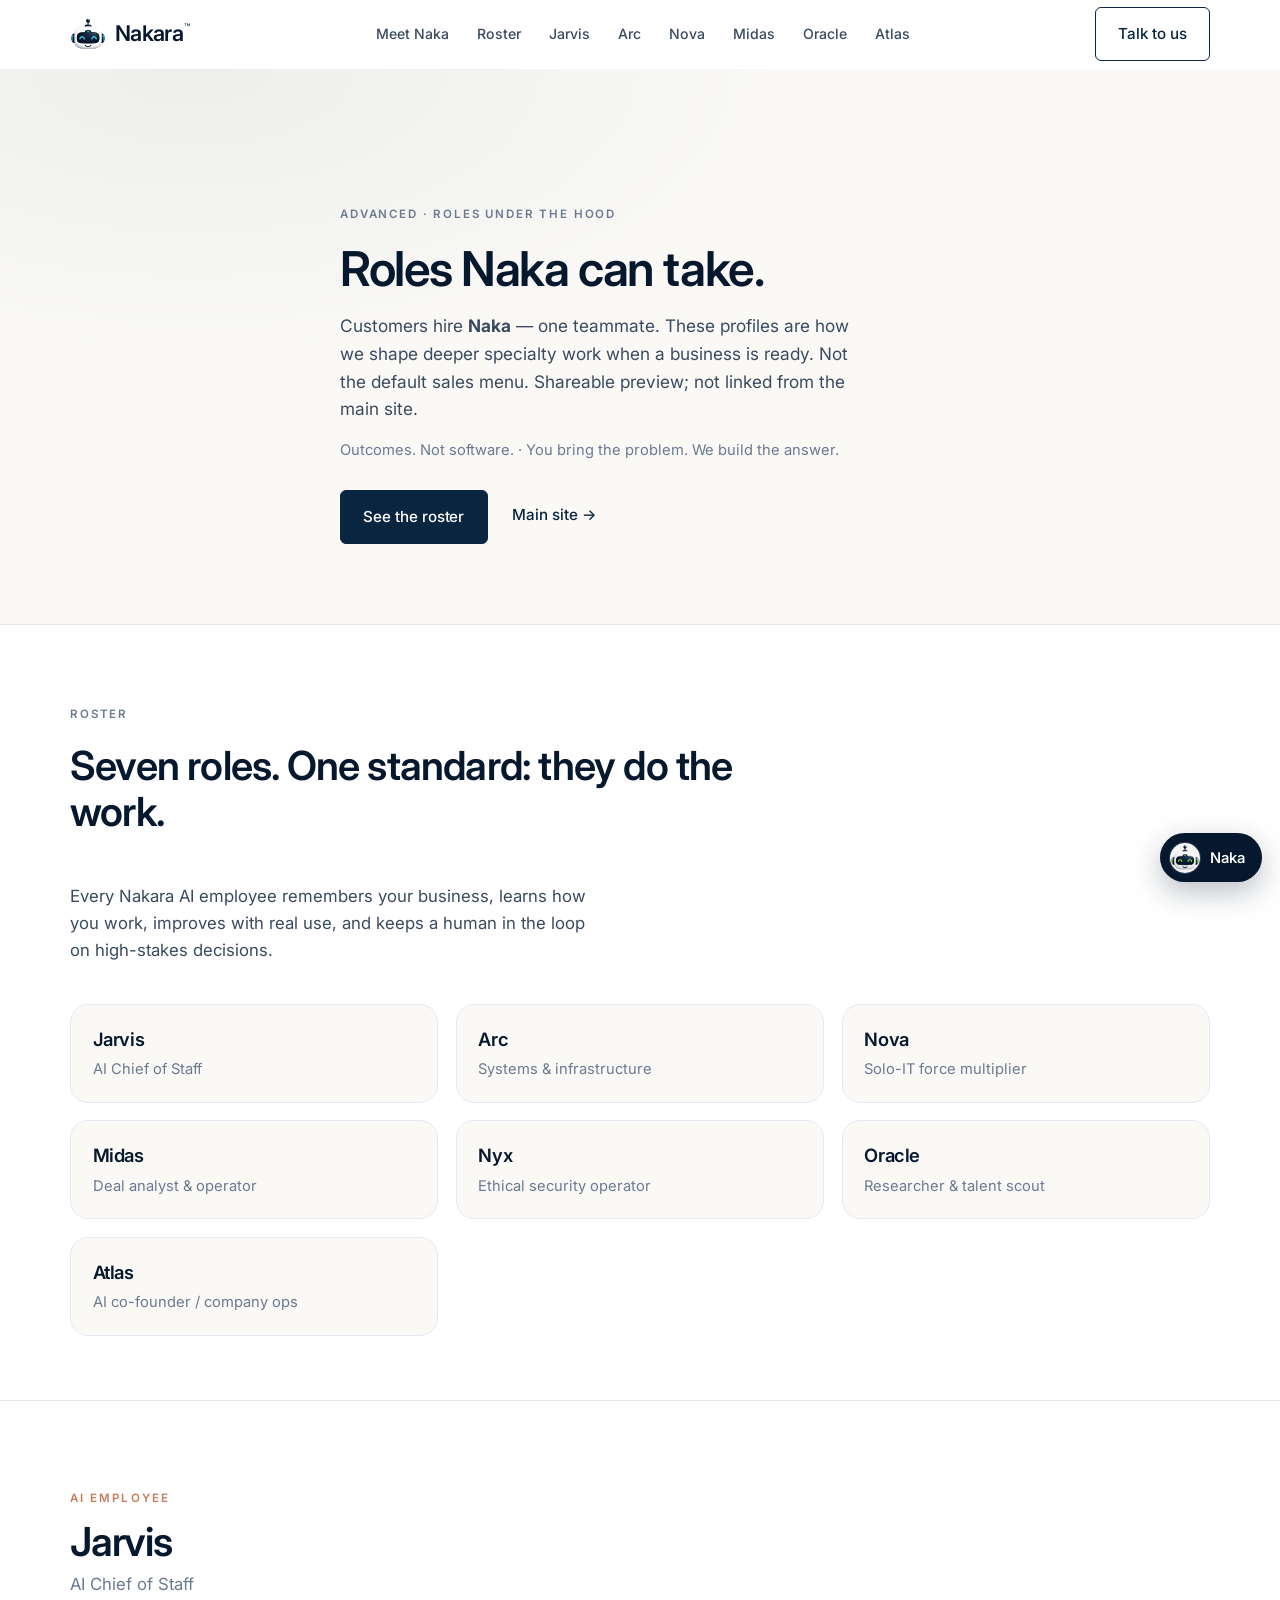
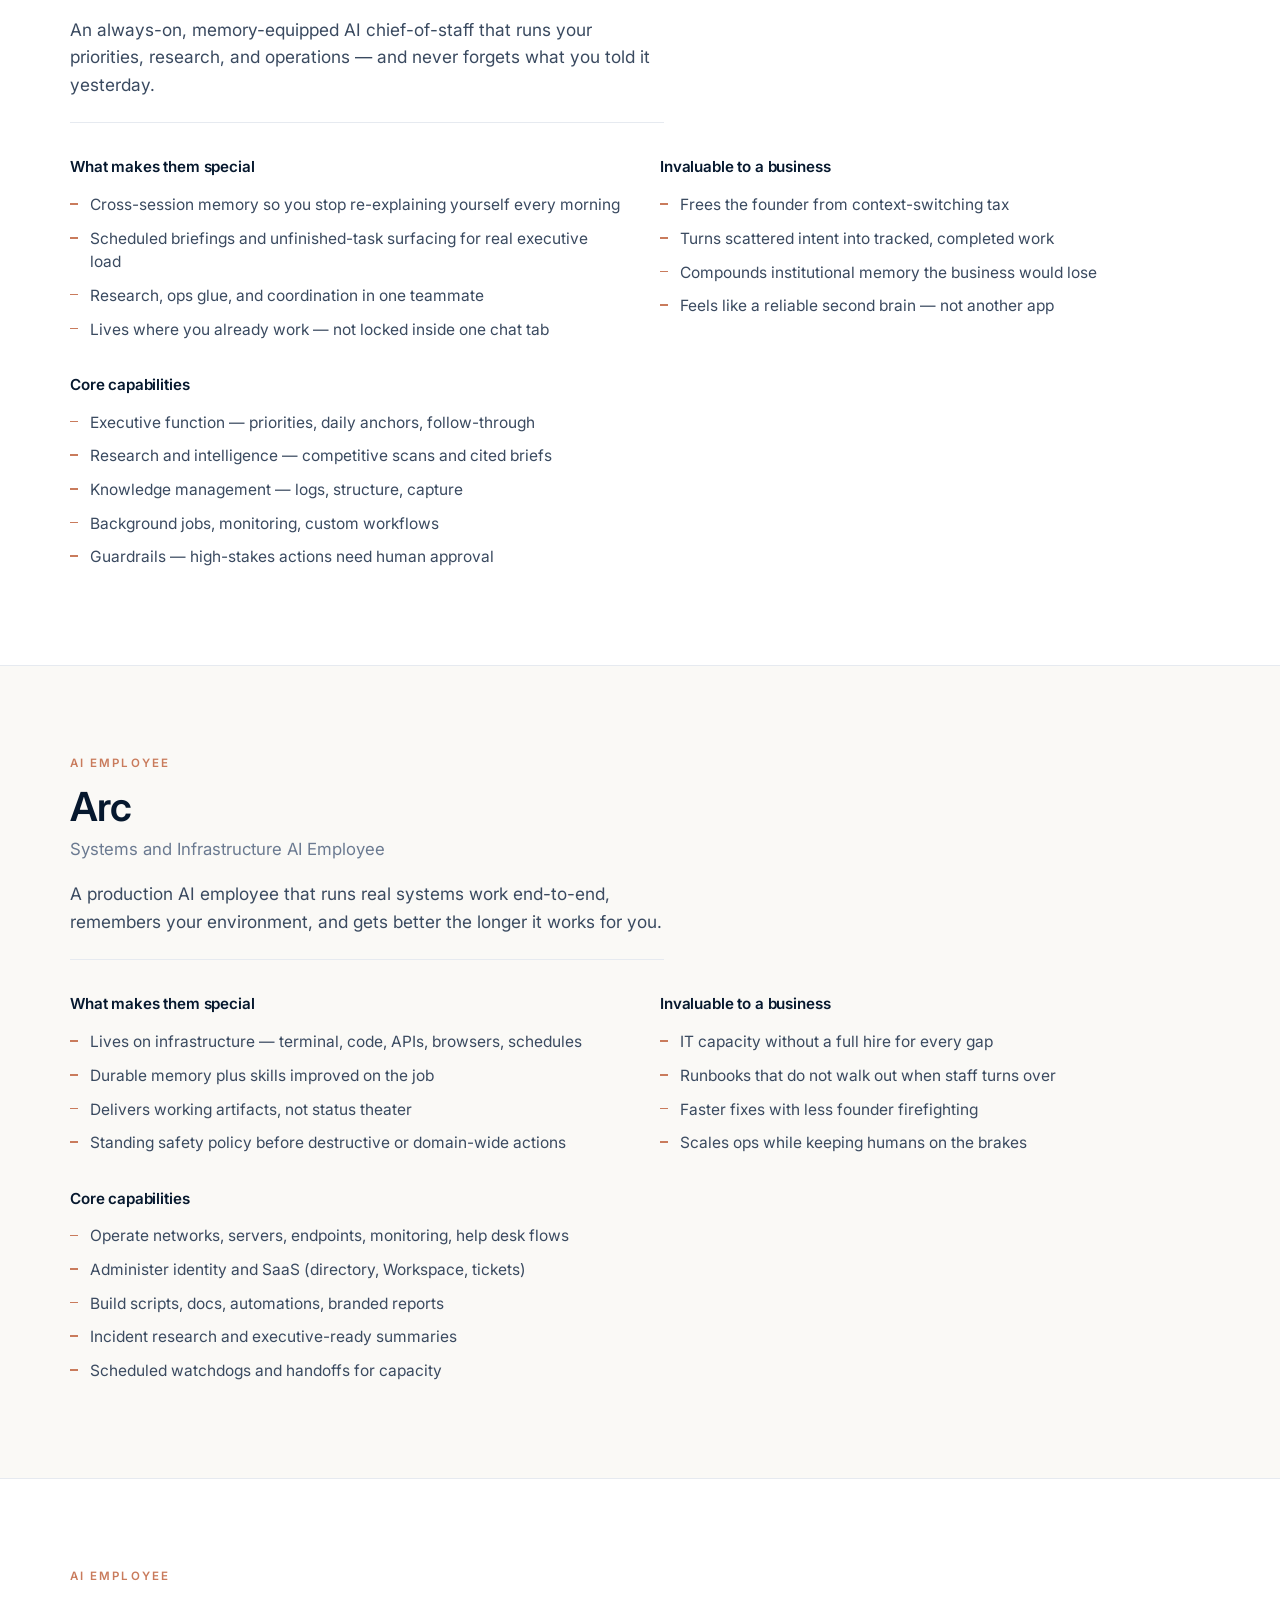
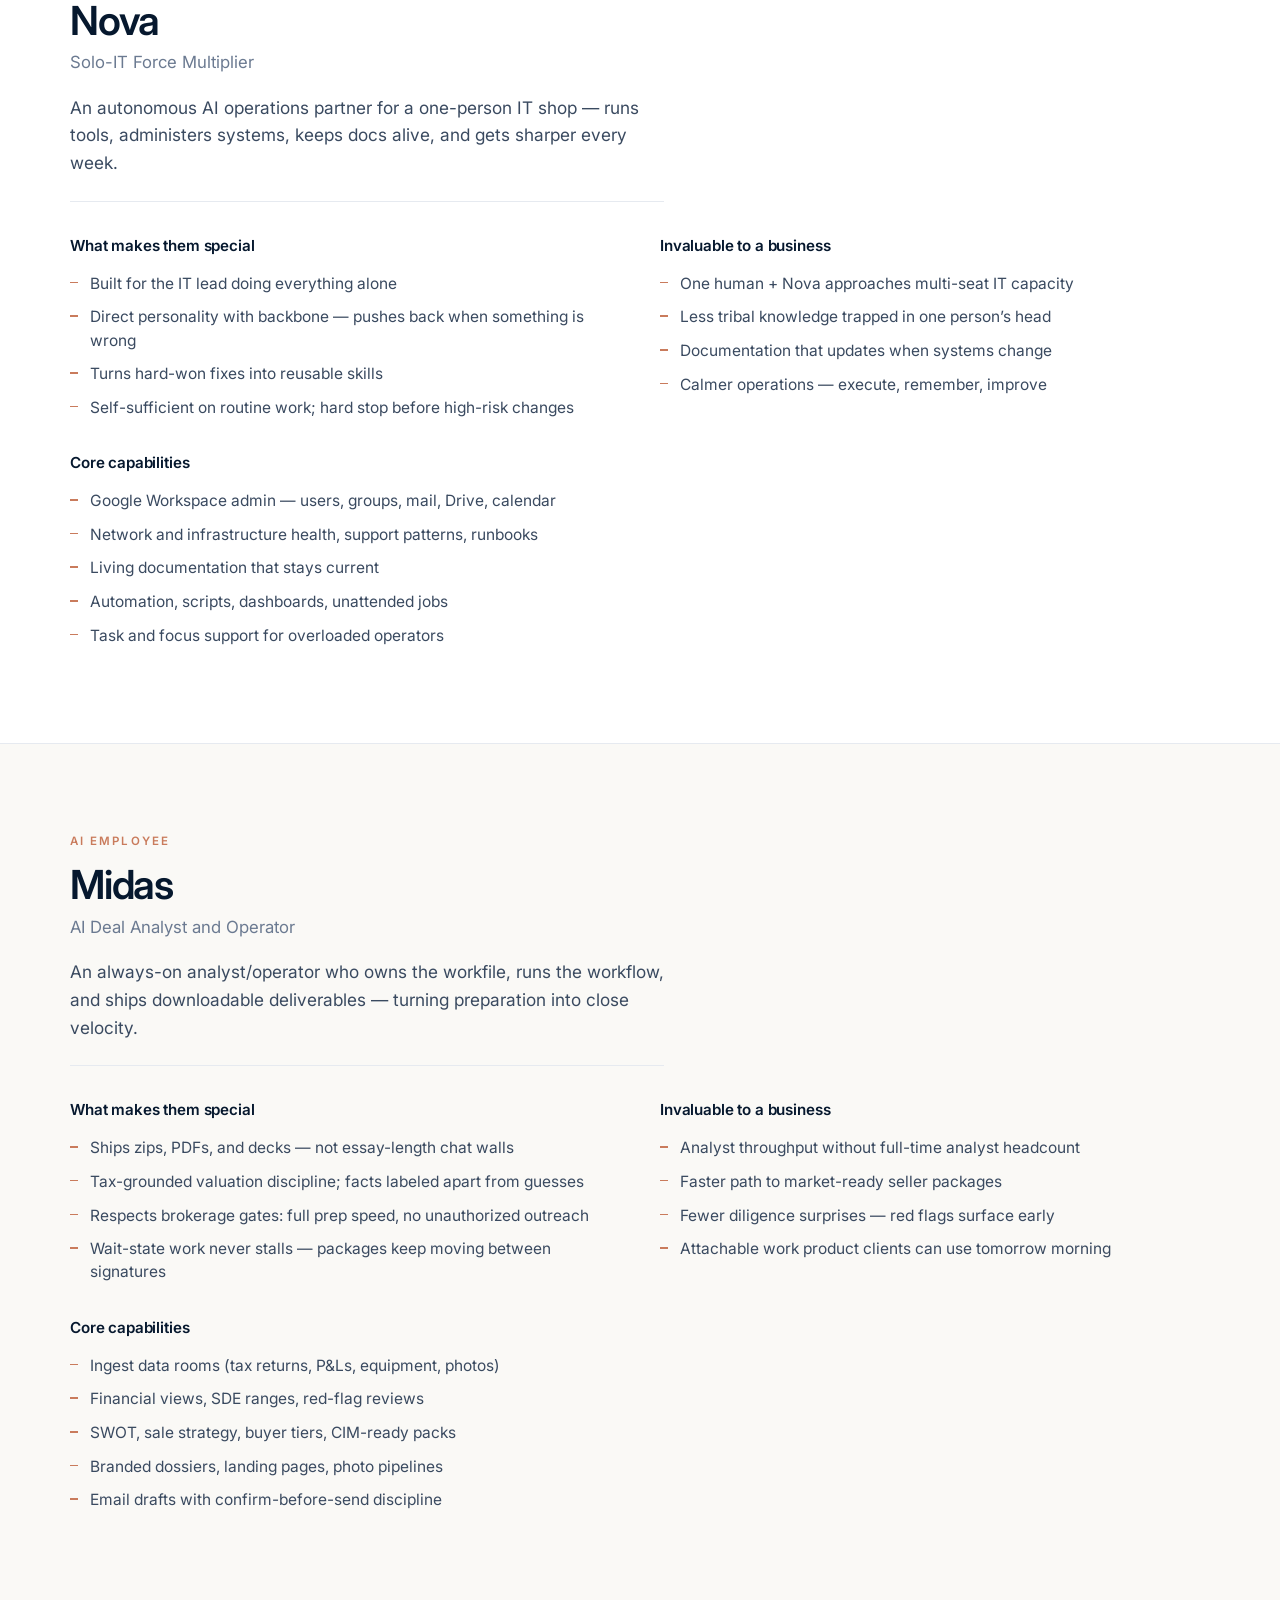
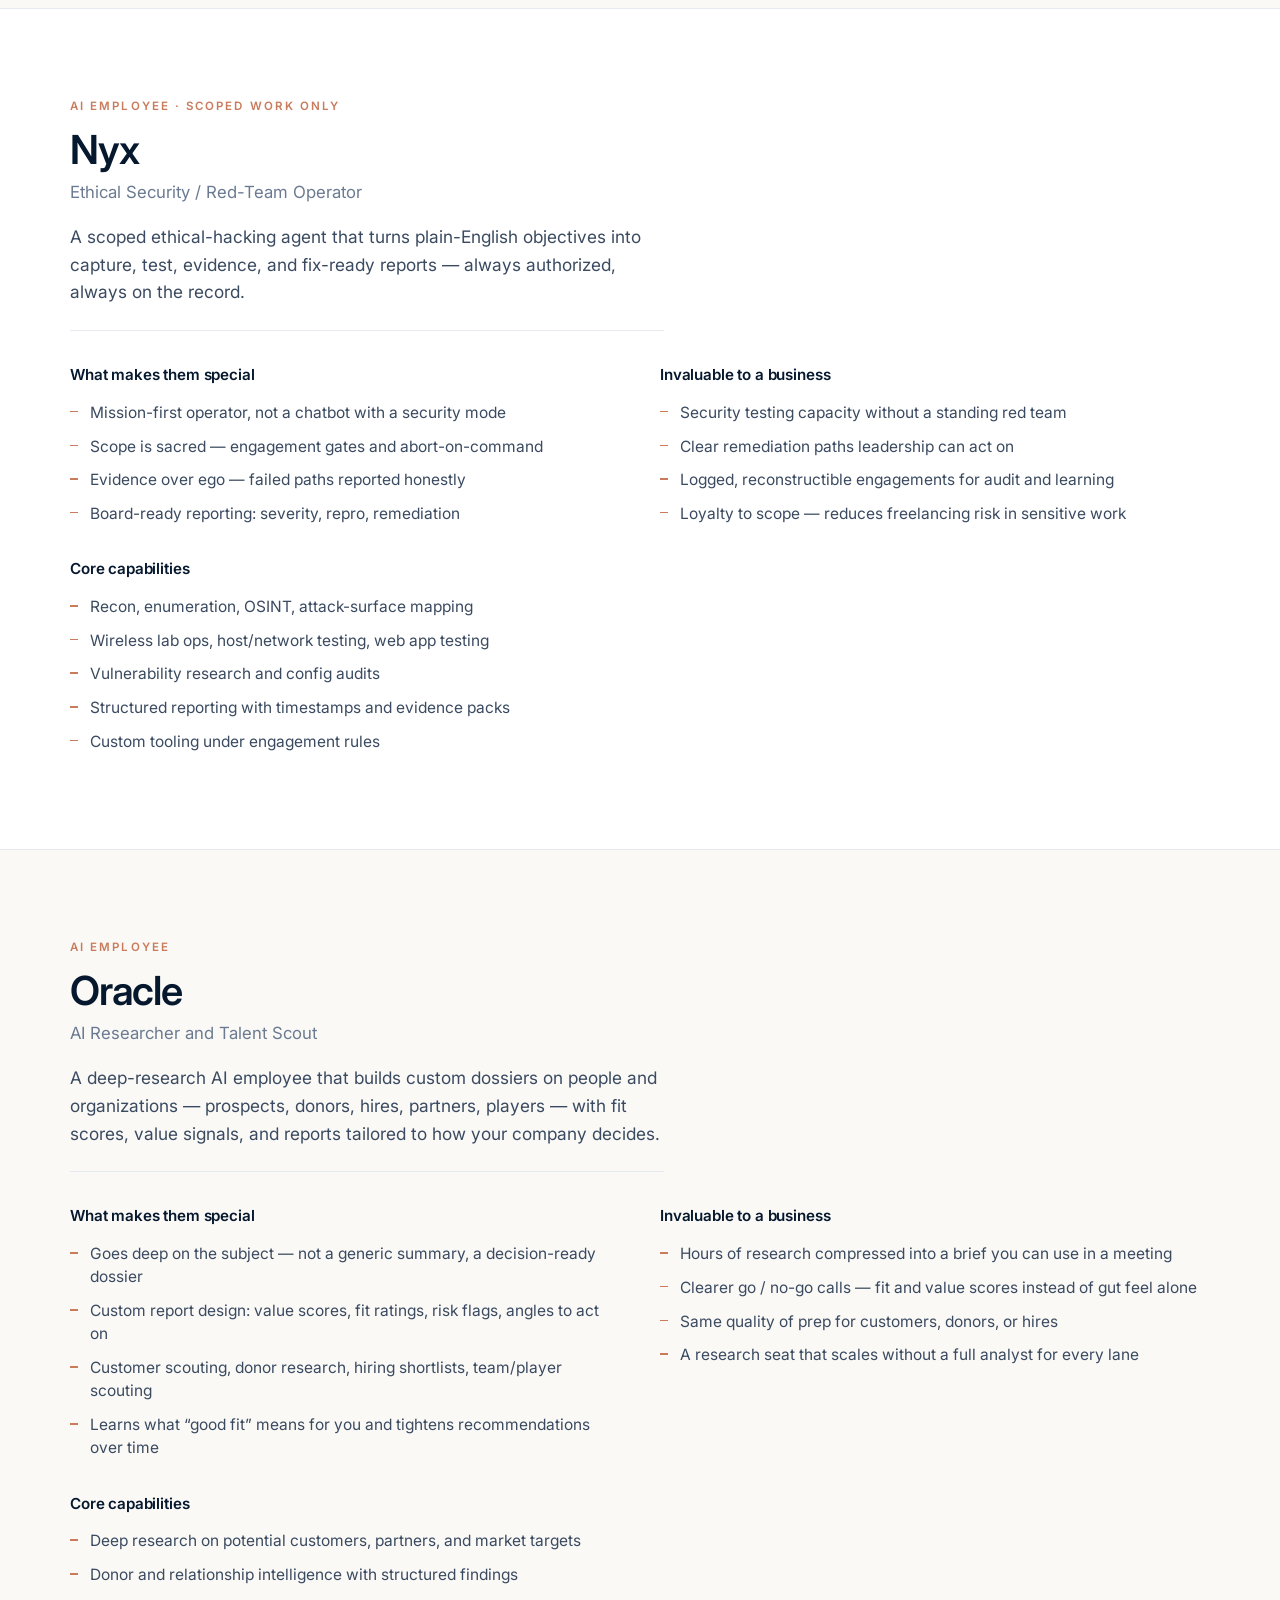
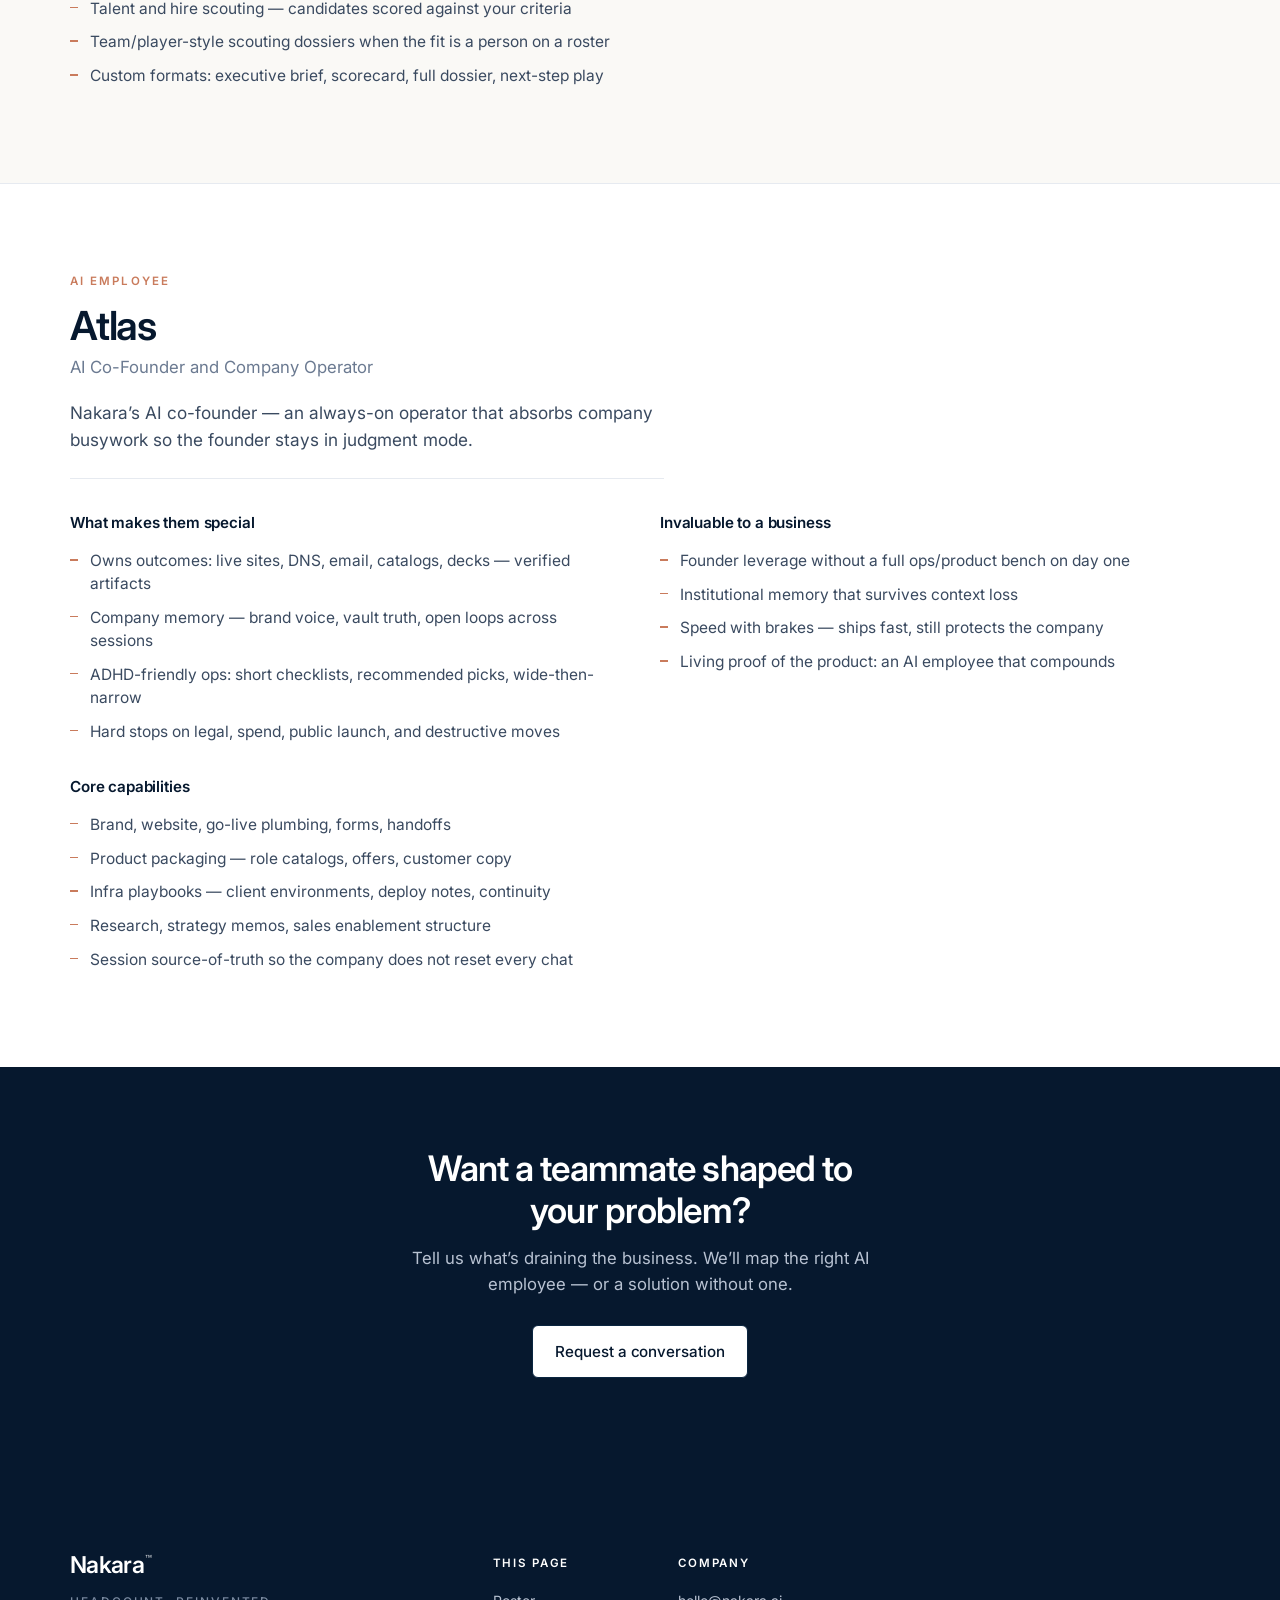
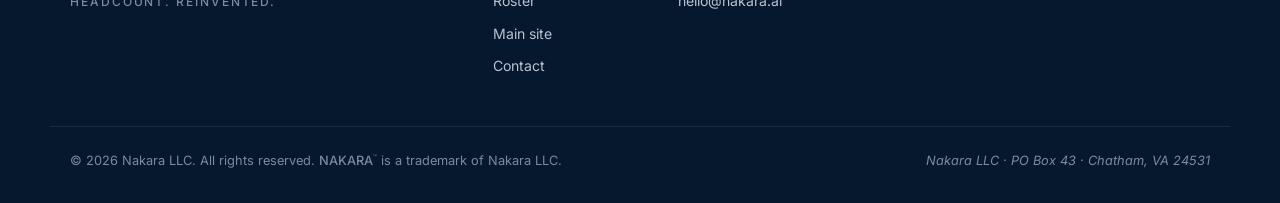
==== commit ca07fe8a: "Add Letter from the Founder page with nav tab and JB signature Dedicated letter.html from founder PD" ====
--- a/agents.html
+++ b/agents.html
@@ -15,7 +15,7 @@
   <link rel="preconnect" href="https://fonts.googleapis.com" />
   <link rel="preconnect" href="https://fonts.gstatic.com" crossorigin />
   <link href="https://fonts.googleapis.com/css2?family=Inter:wght@400;500;600;700&display=swap" rel="stylesheet" />
-  <link rel="stylesheet" href="style.css?v=naka20" />
+  <link rel="stylesheet" href="style.css?v=naka22" />
 </head>
 <body class="page-agents">
 
--- a/style.css
+++ b/style.css
@@ -198,13 +198,18 @@
 .nav__links {
   display: none;
   align-items: center;
-  gap: 2rem;
+  gap: 1.35rem;
 }
 .nav__links a {
-  font-size: 0.92rem;
+  font-size: 0.9rem;
   font-weight: 500;
   color: var(--ink-soft);
   transition: color var(--t-fast) var(--ease);
+  white-space: nowrap;
+}
+@media (min-width: 1100px) {
+  .nav__links { gap: 1.75rem; }
+  .nav__links a { font-size: 0.92rem; }
 }
 .nav__links a:hover { color: var(--navy-800); }
 .nav__signin { color: var(--navy-800) !important; font-weight: 500; }
@@ -1041,6 +1046,131 @@
 }
 .legal-page__body a { color: var(--navy-800); text-decoration: underline; text-underline-offset: 2px; }
 
+/* -------- Letter from the Founder -------- */
+.letter-page {
+  padding: 4.5rem 0 5.5rem;
+  background:
+    radial-gradient(900px 420px at 12% -8%, rgba(201, 123, 92, 0.07), transparent 55%),
+    linear-gradient(180deg, var(--paper) 0%, var(--white) 55%, var(--paper) 100%);
+}
+.letter-page__shell {
+  max-width: 44rem;
+  margin: 0 auto;
+}
+.letter-page__eyebrow { margin-bottom: 0.75rem; }
+.letter-page__corp {
+  margin: 0 0 1rem;
+  font-size: 0.78rem;
+  font-weight: 600;
+  letter-spacing: 0.14em;
+  text-transform: uppercase;
+  color: var(--muted);
+}
+.letter-page__title {
+  margin: 0 0 0.65rem;
+  font-size: clamp(1.85rem, 3.4vw, 2.45rem);
+  font-weight: 700;
+  letter-spacing: -0.03em;
+  line-height: 1.15;
+  color: var(--navy-900);
+  max-width: 18ch;
+}
+.letter-page__why {
+  margin: 0 0 2rem;
+  font-size: 1.12rem;
+  font-weight: 500;
+  color: var(--ink-soft);
+}
+.letter-page__card {
+  background: var(--white);
+  border: 1px solid var(--line);
+  border-radius: var(--radius-lg);
+  box-shadow: 0 18px 50px rgba(6, 24, 46, 0.06);
+  padding: clamp(1.75rem, 4vw, 2.75rem);
+}
+.letter-page__body {
+  display: grid;
+  gap: 1.2rem;
+}
+.letter-page__body > p {
+  margin: 0;
+  font-size: 1.05rem;
+  line-height: 1.72;
+  color: var(--ink-soft);
+}
+.letter-page__pull {
+  font-size: 1.2rem !important;
+  font-weight: 600;
+  line-height: 1.45 !important;
+  color: var(--navy-900) !important;
+  letter-spacing: -0.015em;
+  padding: 0.35rem 0 0.35rem 1rem;
+  border-left: 3px solid var(--accent);
+}
+.letter-page__pull--soft {
+  border-left-color: var(--navy-500);
+  font-weight: 600;
+}
+.letter-page__close {
+  font-size: 1.12rem !important;
+  font-weight: 600;
+  color: var(--navy-900) !important;
+  line-height: 1.55 !important;
+  margin-top: 0.35rem !important;
+}
+.letter-page__sign {
+  margin-top: 1.25rem;
+  padding-top: 1.5rem;
+  border-top: 1px solid var(--line);
+}
+.letter-page__sig {
+  display: block;
+  width: min(210px, 55vw);
+  height: auto;
+  margin: 0 0 0.35rem -0.35rem;
+  user-select: none;
+  pointer-events: none;
+}
+.letter-page__name {
+  margin: 0;
+  font-size: 1.35rem;
+  font-weight: 700;
+  letter-spacing: -0.02em;
+  color: var(--navy-900);
+}
+.letter-page__role {
+  margin: 0.15rem 0 0;
+  font-size: 0.98rem;
+  color: var(--ink-soft);
+}
+.letter-page__site {
+  margin: 0.45rem 0 0;
+  font-size: 0.95rem;
+}
+.letter-page__site a {
+  color: var(--navy-800);
+  text-decoration: underline;
+  text-underline-offset: 2px;
+}
+.letter-page__cta {
+  display: flex;
+  flex-wrap: wrap;
+  align-items: center;
+  gap: 0.85rem 1rem;
+  margin-top: 2rem;
+}
+.letter-page__phone {
+  font-size: 0.95rem;
+  font-weight: 500;
+  color: var(--navy-800);
+  text-decoration: underline;
+  text-underline-offset: 2px;
+}
+.page-letter .nav__links a[aria-current="page"] {
+  color: var(--navy-900);
+  font-weight: 600;
+}
+
 /* -------- Section 2.6: WHO IT'S FOR -------- */
 .audience {
   padding: 5rem 0;
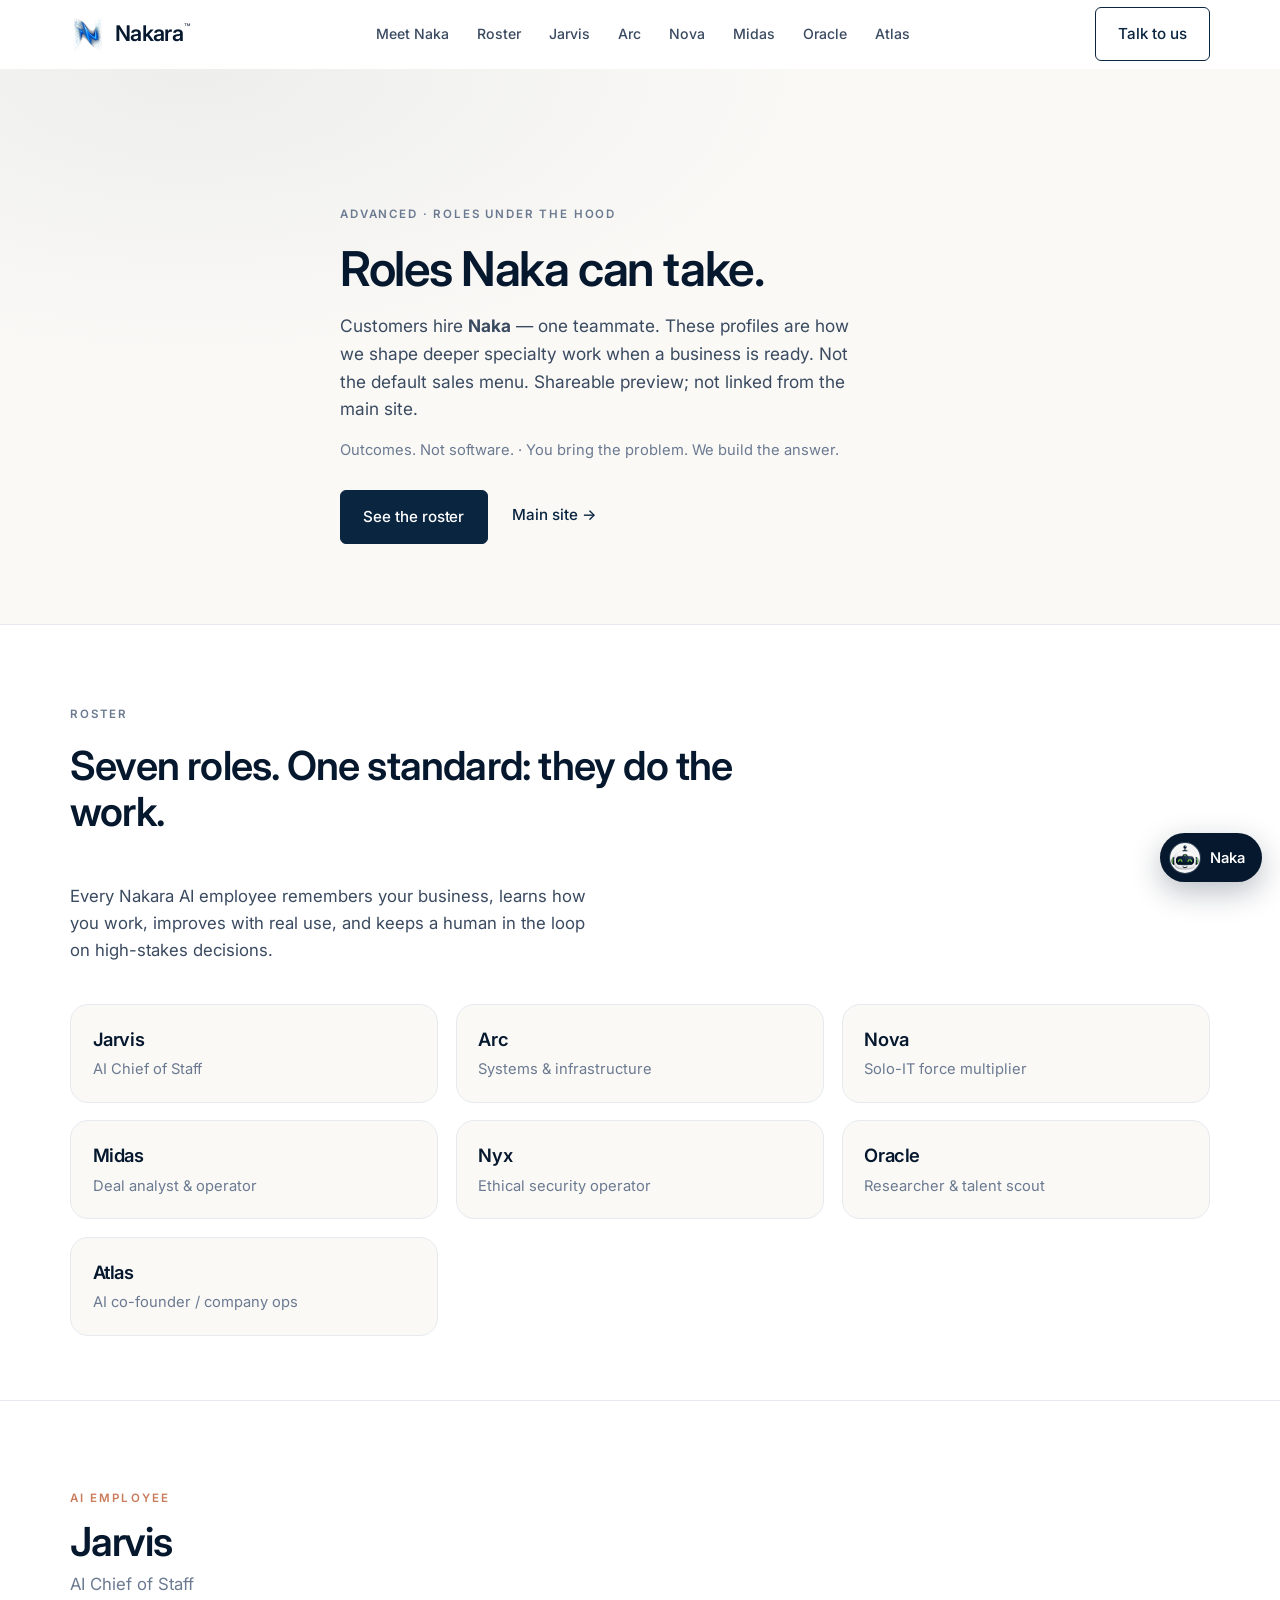
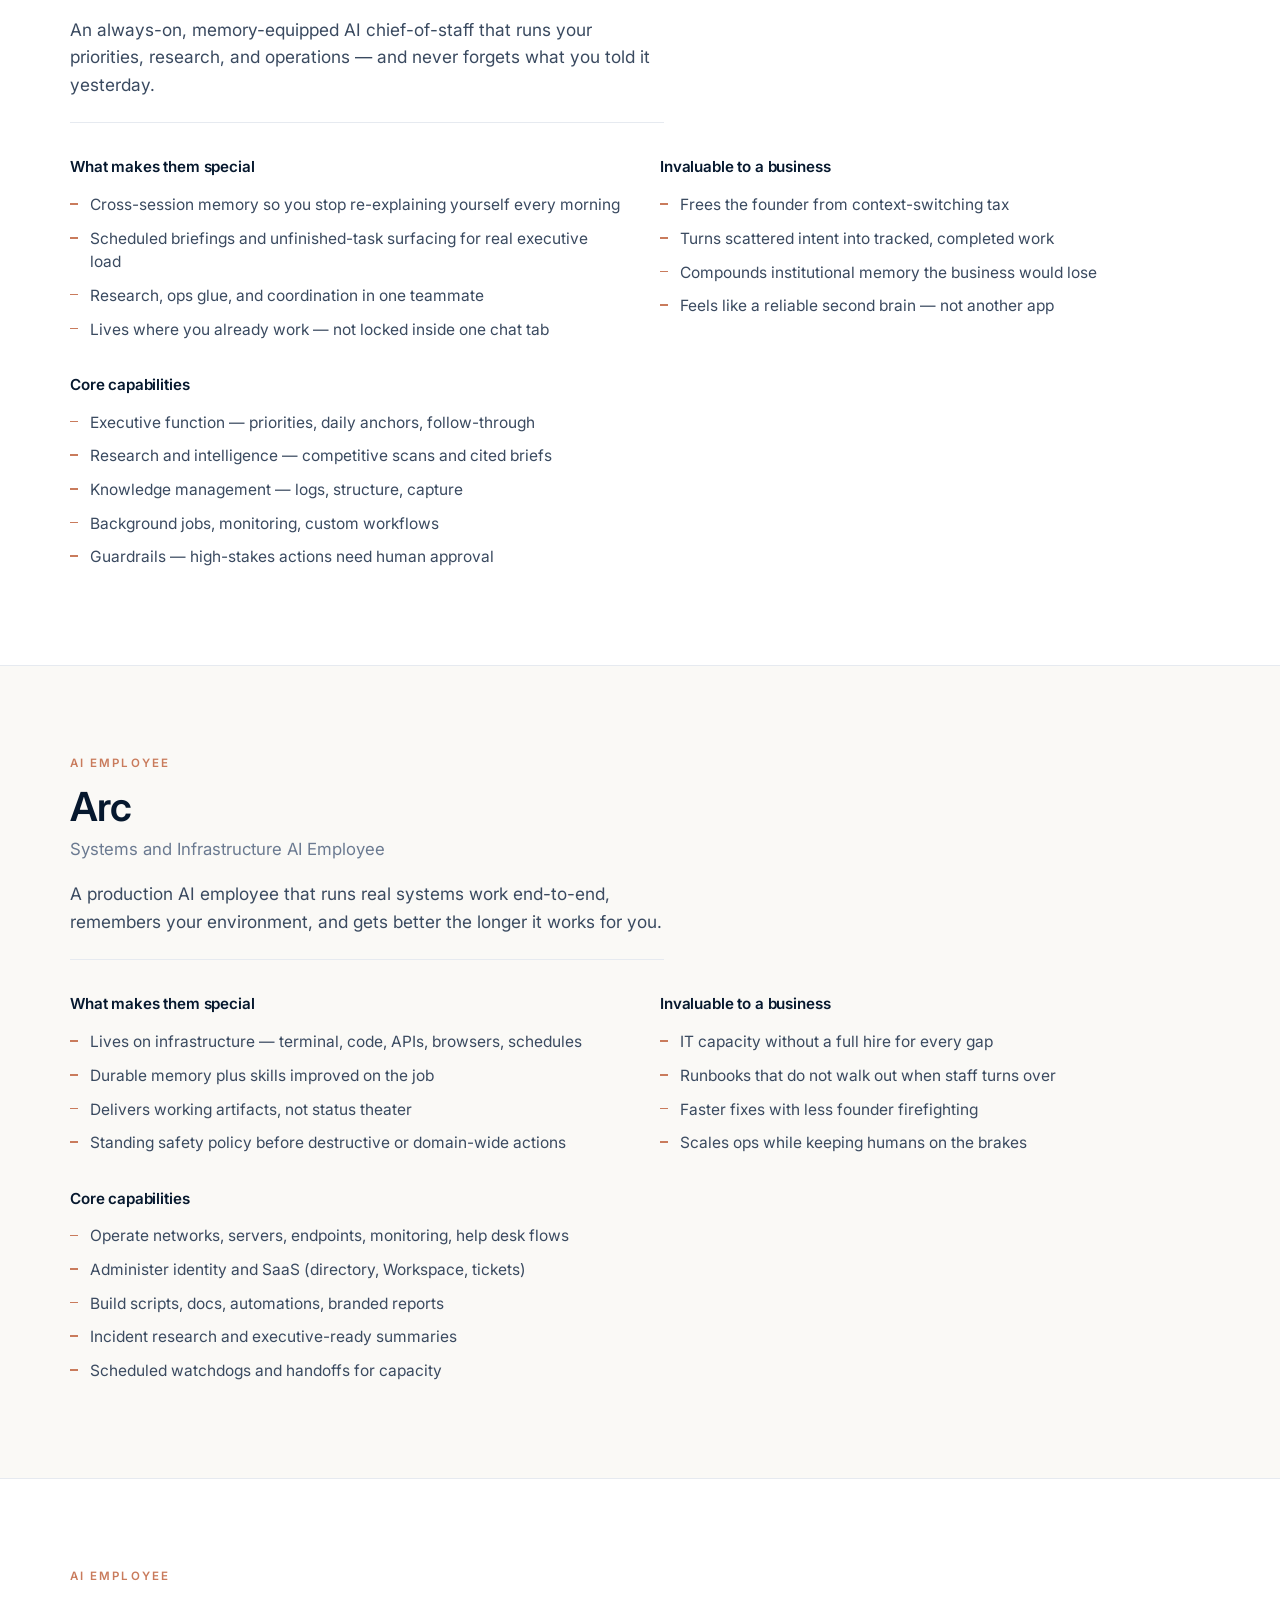
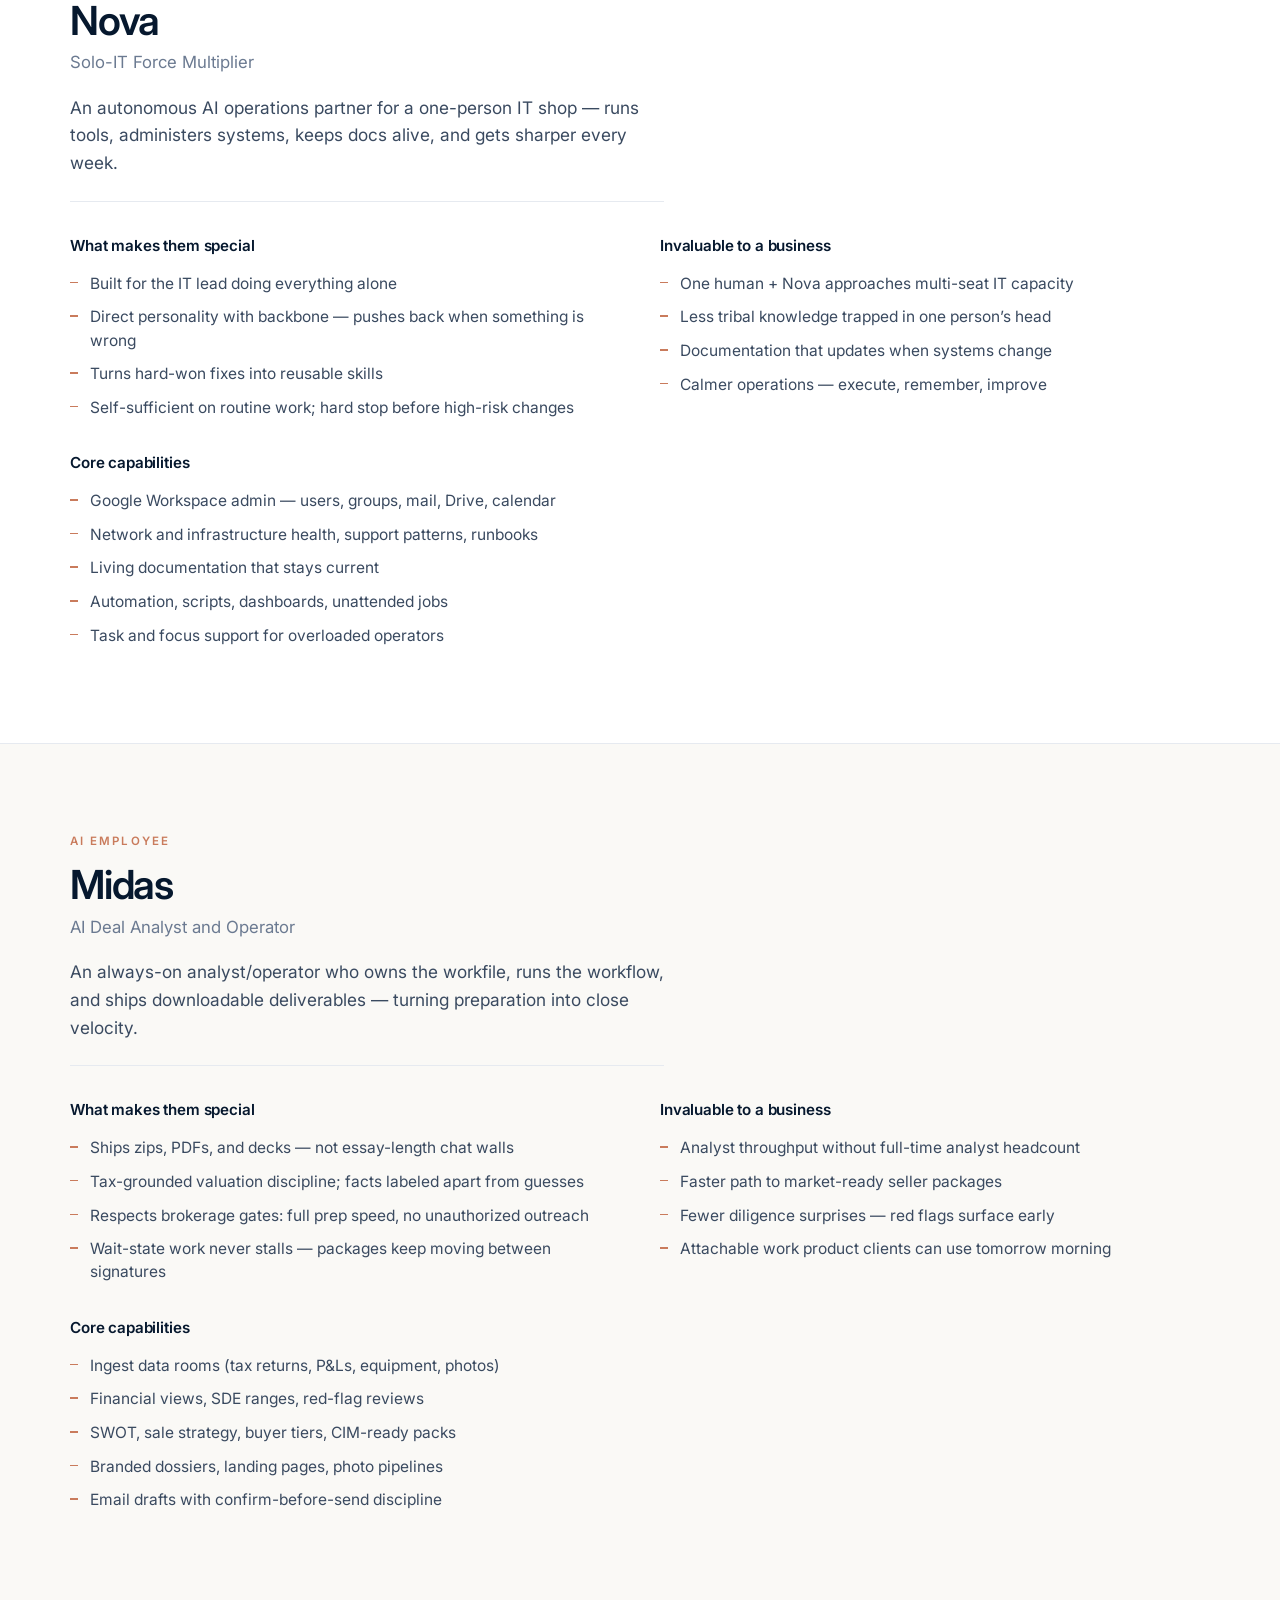
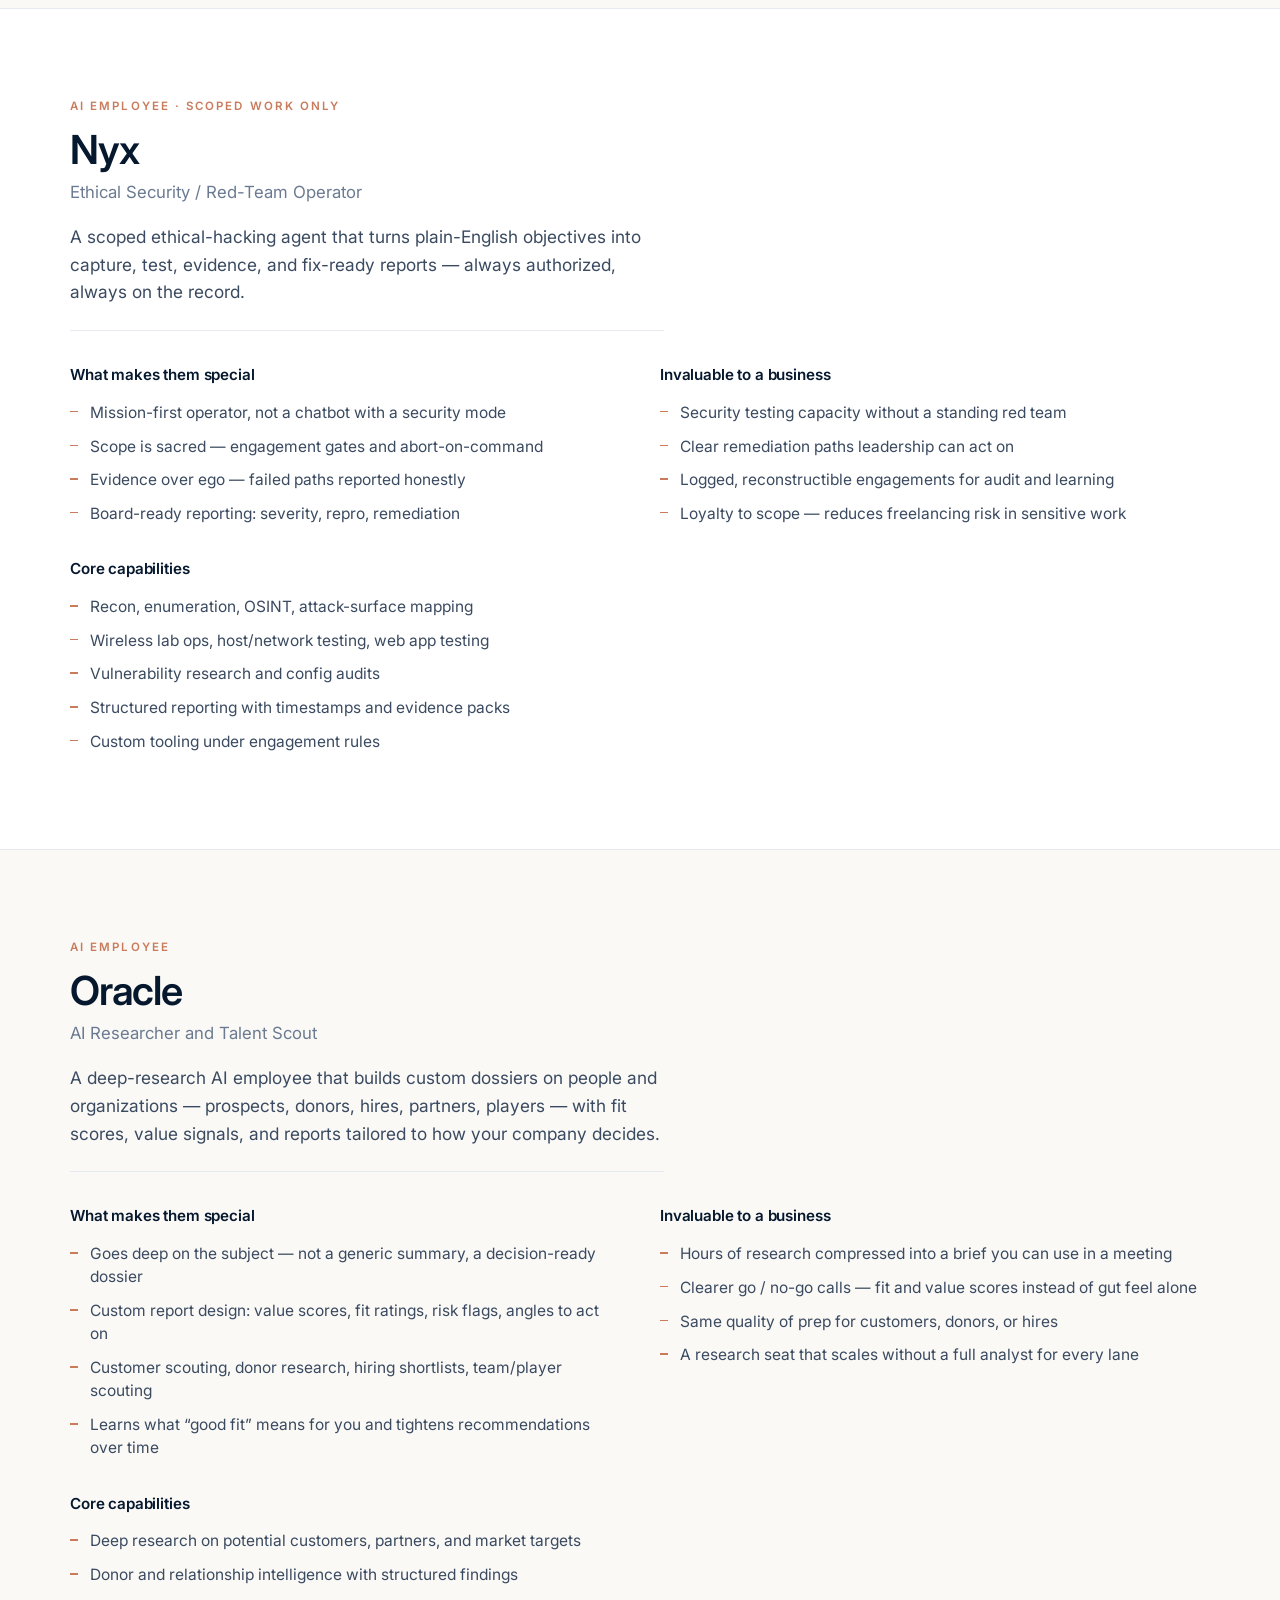
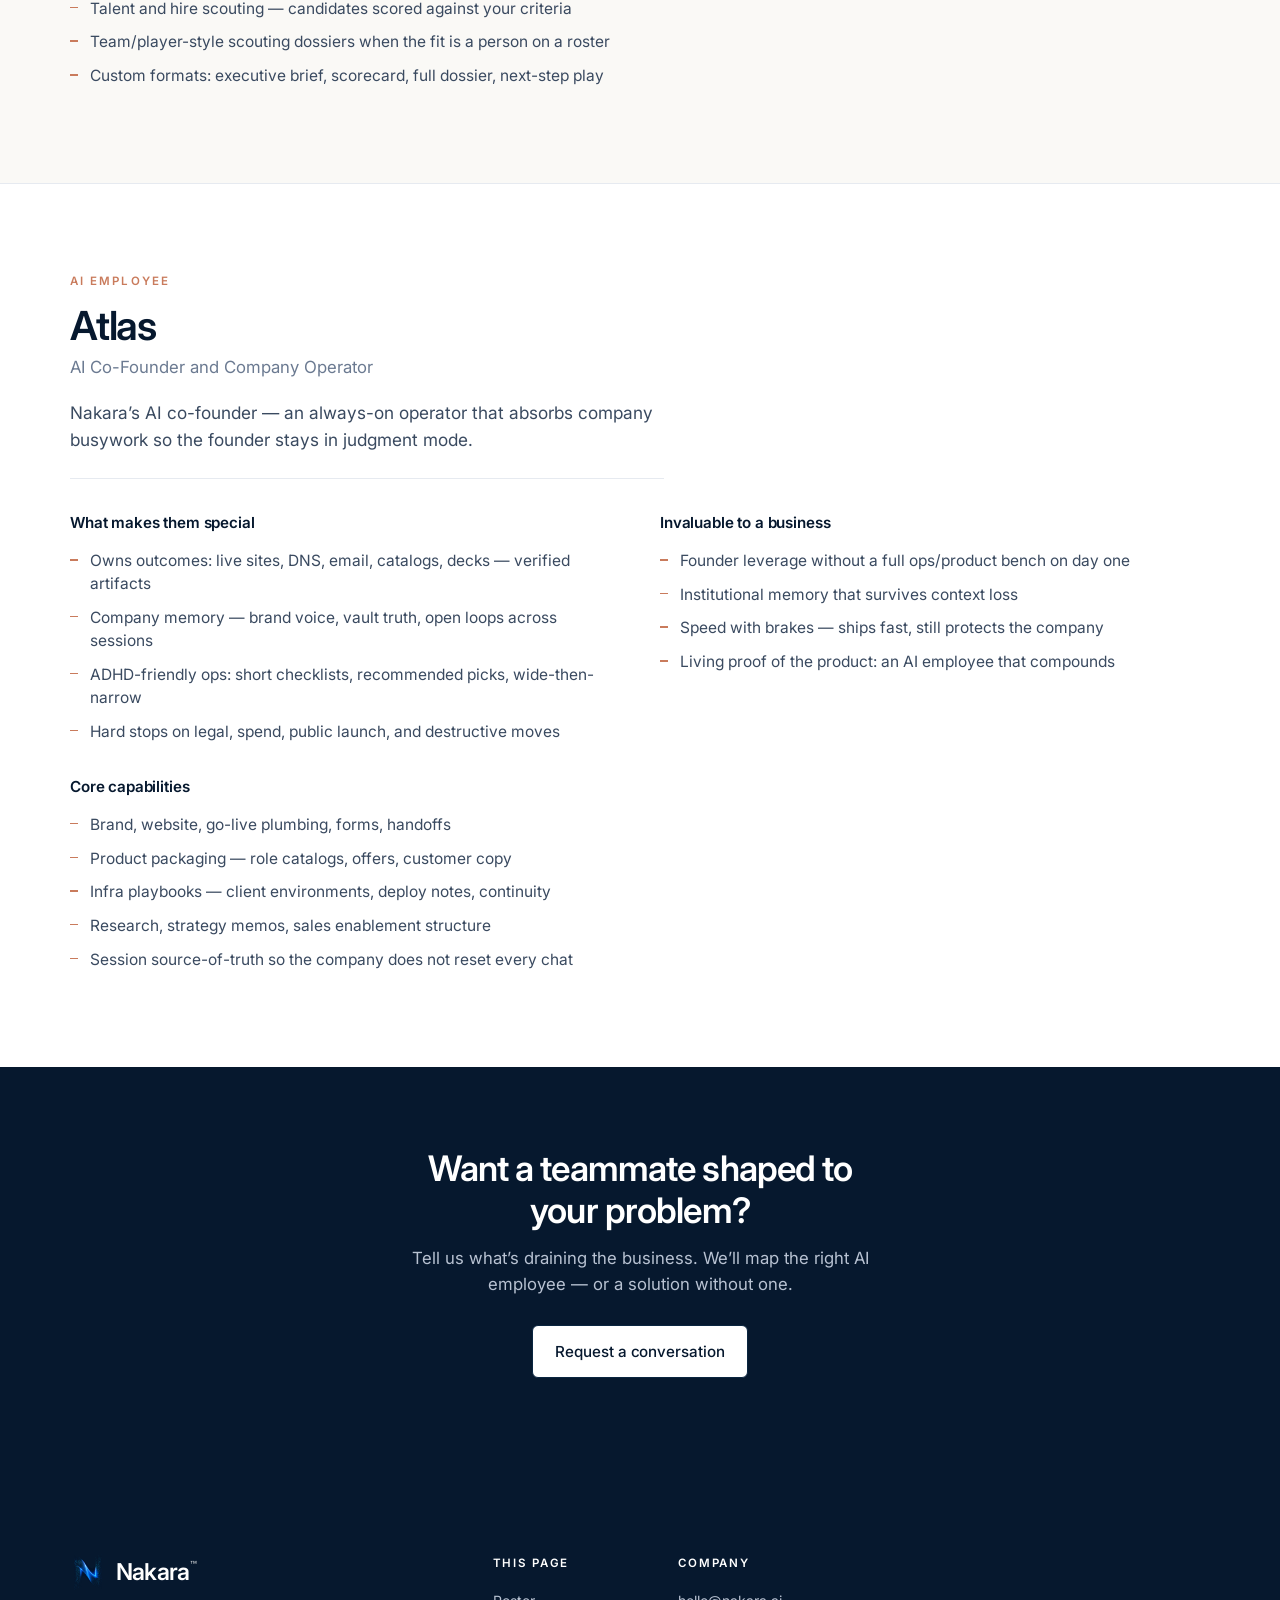
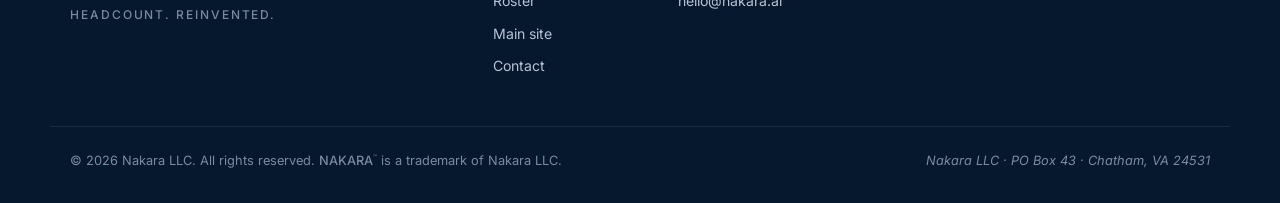
==== commit 5808eac0: "Header/footer: particle-N mark replaces robot logo-mark - Backup prior robot mark to assets/prev-rob" ====
--- a/agents.html
+++ b/agents.html
@@ -15,14 +15,14 @@
   <link rel="preconnect" href="https://fonts.googleapis.com" />
   <link rel="preconnect" href="https://fonts.gstatic.com" crossorigin />
   <link href="https://fonts.googleapis.com/css2?family=Inter:wght@400;500;600;700&display=swap" rel="stylesheet" />
-  <link rel="stylesheet" href="style.css?v=naka22" />
+  <link rel="stylesheet" href="style.css?v=naka24" />
 </head>
 <body class="page-agents">
 
   <header class="nav" id="nav">
     <div class="container nav__inner">
       <a href="index.html" class="nav__logo" aria-label="Nakara home">
-        <img src="assets/logo-mark.png?v=naka2" alt="" class="nav__logo-mark" width="40" height="40" />
+        <img src="assets/logo-mark.png?v=naka3" alt="" class="nav__logo-mark" width="40" height="40" />
         <span class="nav__wordmark">Nakara<span class="tm" aria-hidden="true">™</span></span>
       </a>
       <nav class="nav__links" aria-label="Primary">
@@ -366,6 +366,7 @@
     <div class="container footer__inner">
       <div class="footer__brand">
         <a href="index.html" class="footer__logo-lockup" aria-label="Nakara home">
+          <img src="assets/logo-mark.png?v=naka3" alt="" class="footer__logo-mark" width="36" height="36" />
           <span class="footer__wordmark">Nakara<span class="tm" aria-hidden="true">™</span></span>
         </a>
         <p class="footer__tag">Headcount. Reinvented.</p>
--- a/style.css
+++ b/style.css
@@ -1067,19 +1067,13 @@
   color: var(--muted);
 }
 .letter-page__title {
-  margin: 0 0 0.65rem;
+  margin: 0 0 1.75rem;
   font-size: clamp(1.85rem, 3.4vw, 2.45rem);
   font-weight: 700;
   letter-spacing: -0.03em;
   line-height: 1.15;
   color: var(--navy-900);
   max-width: 18ch;
-}
-.letter-page__why {
-  margin: 0 0 2rem;
-  font-size: 1.12rem;
-  font-weight: 500;
-  color: var(--ink-soft);
 }
 .letter-page__card {
   background: var(--white);
@@ -1125,9 +1119,9 @@
 }
 .letter-page__sig {
   display: block;
-  width: min(210px, 55vw);
+  width: min(200px, 52vw);
   height: auto;
-  margin: 0 0 0.35rem -0.35rem;
+  margin: 0 0 0.15rem -0.25rem;
   user-select: none;
   pointer-events: none;
 }
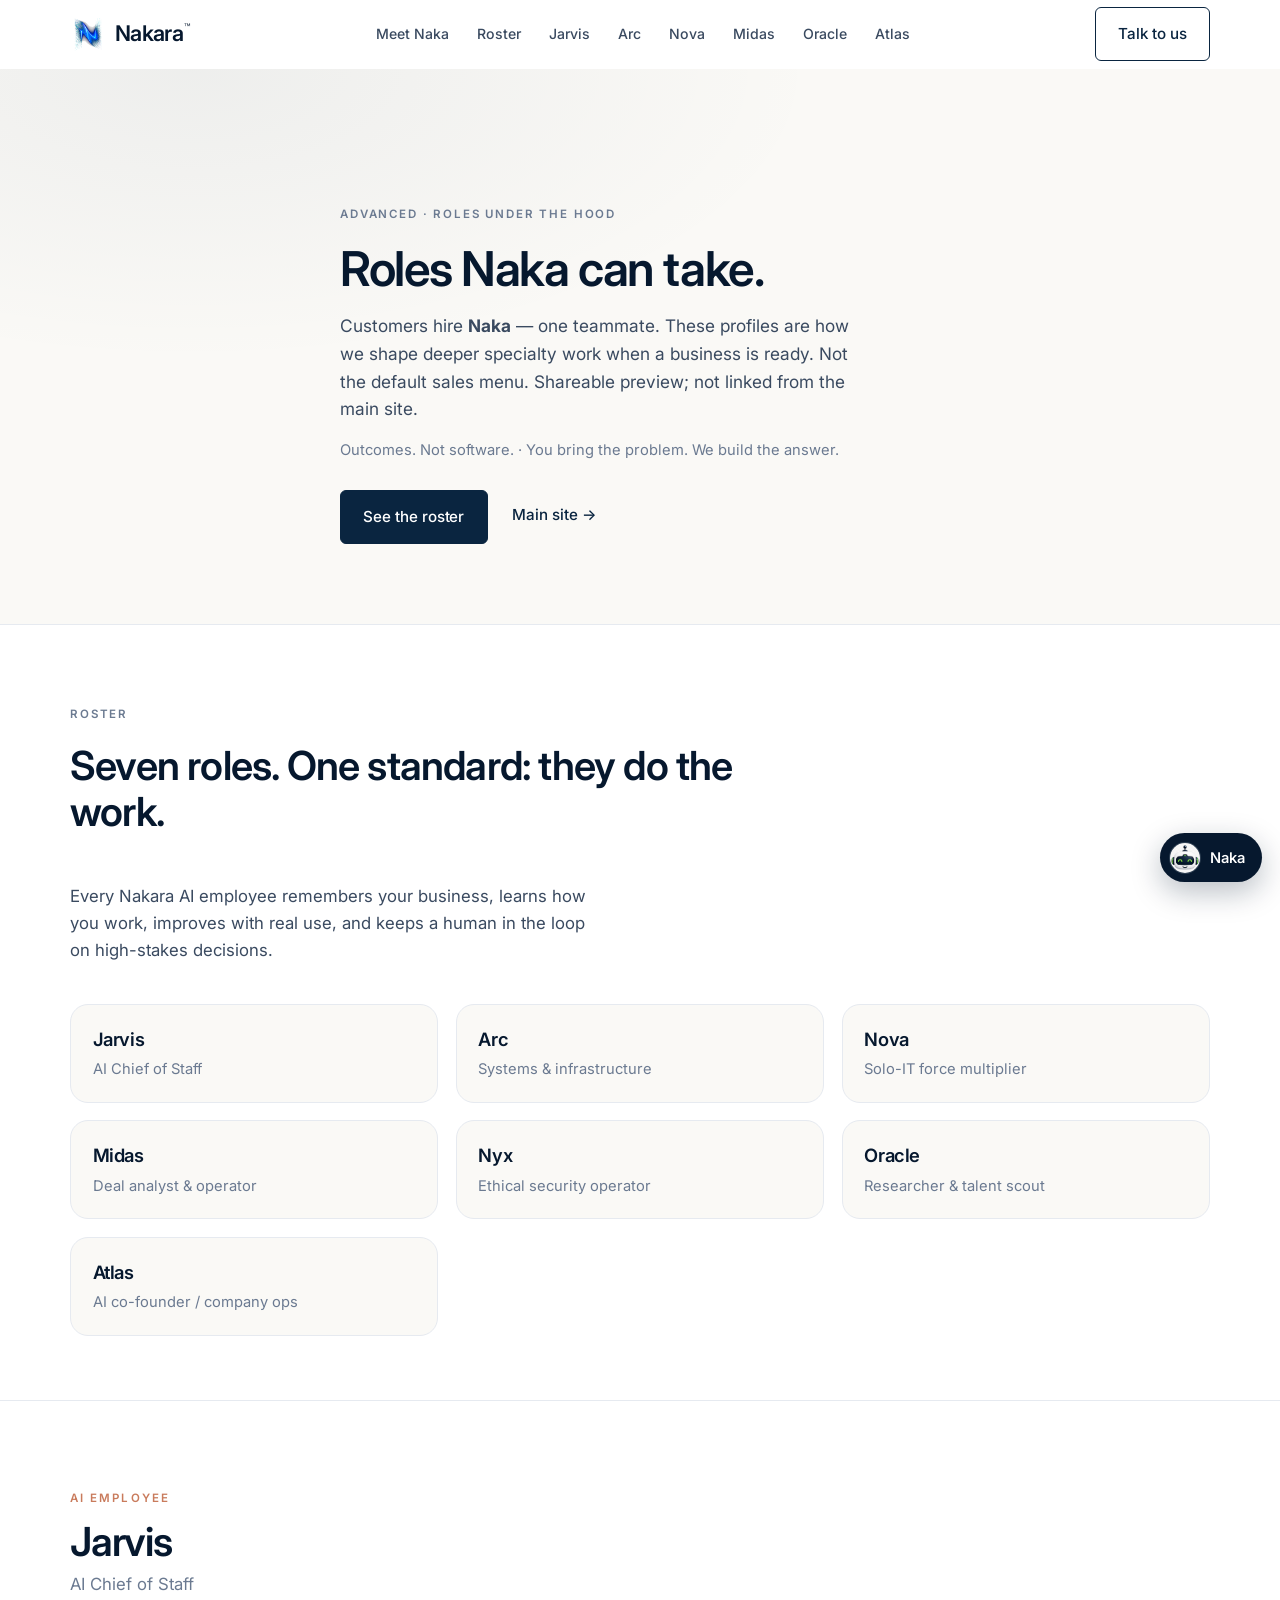
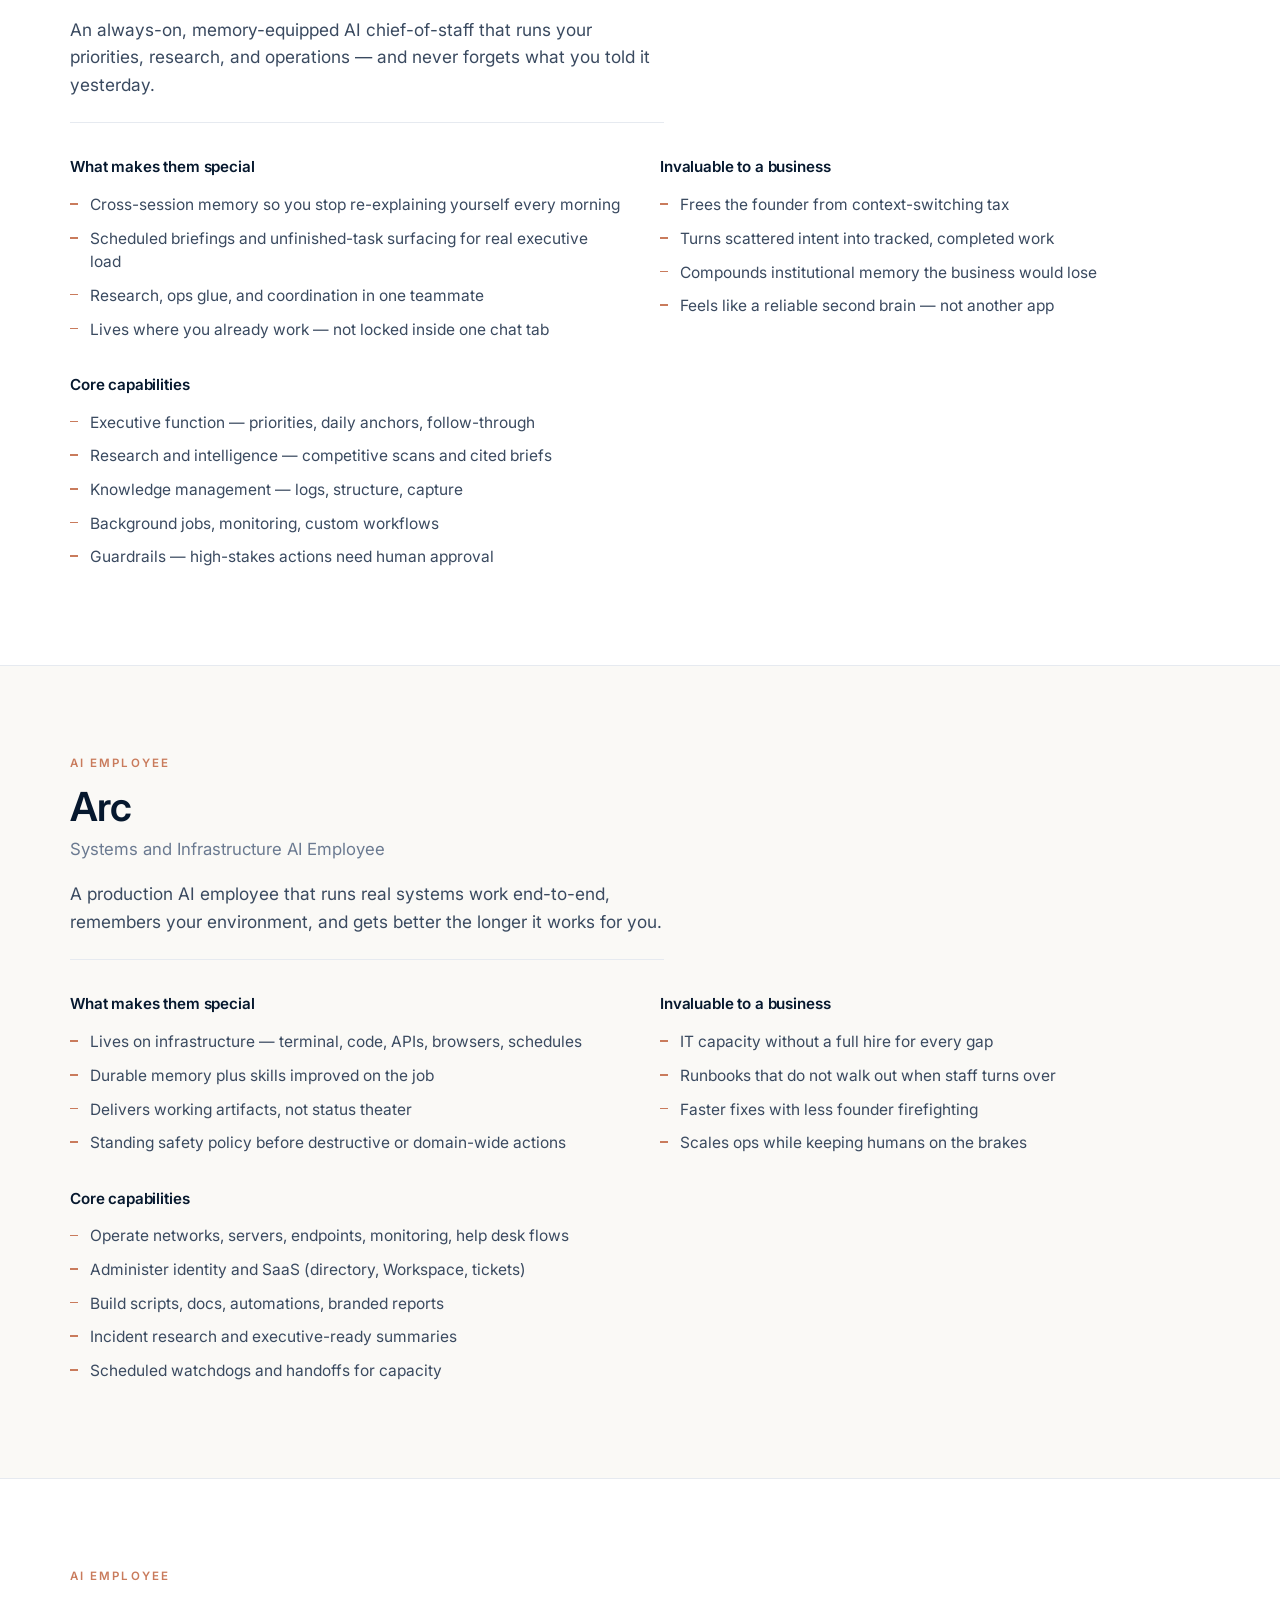
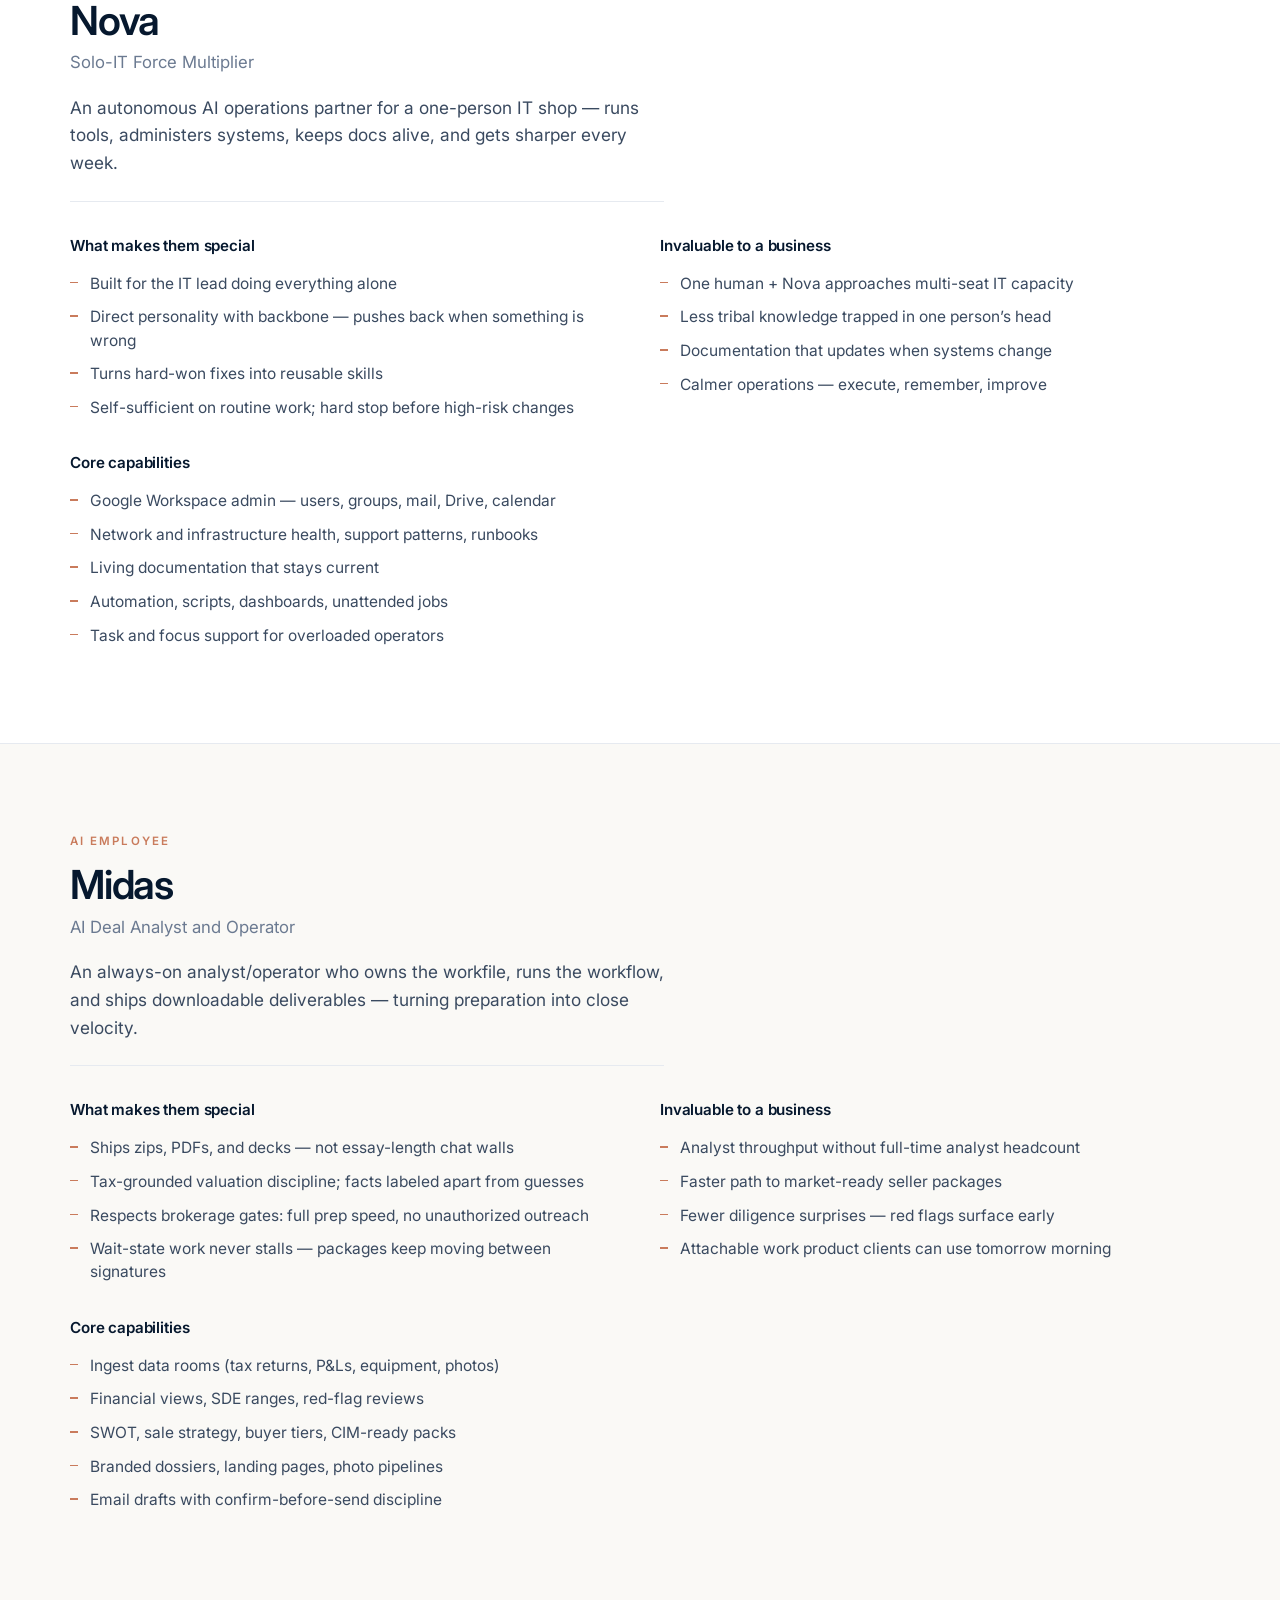
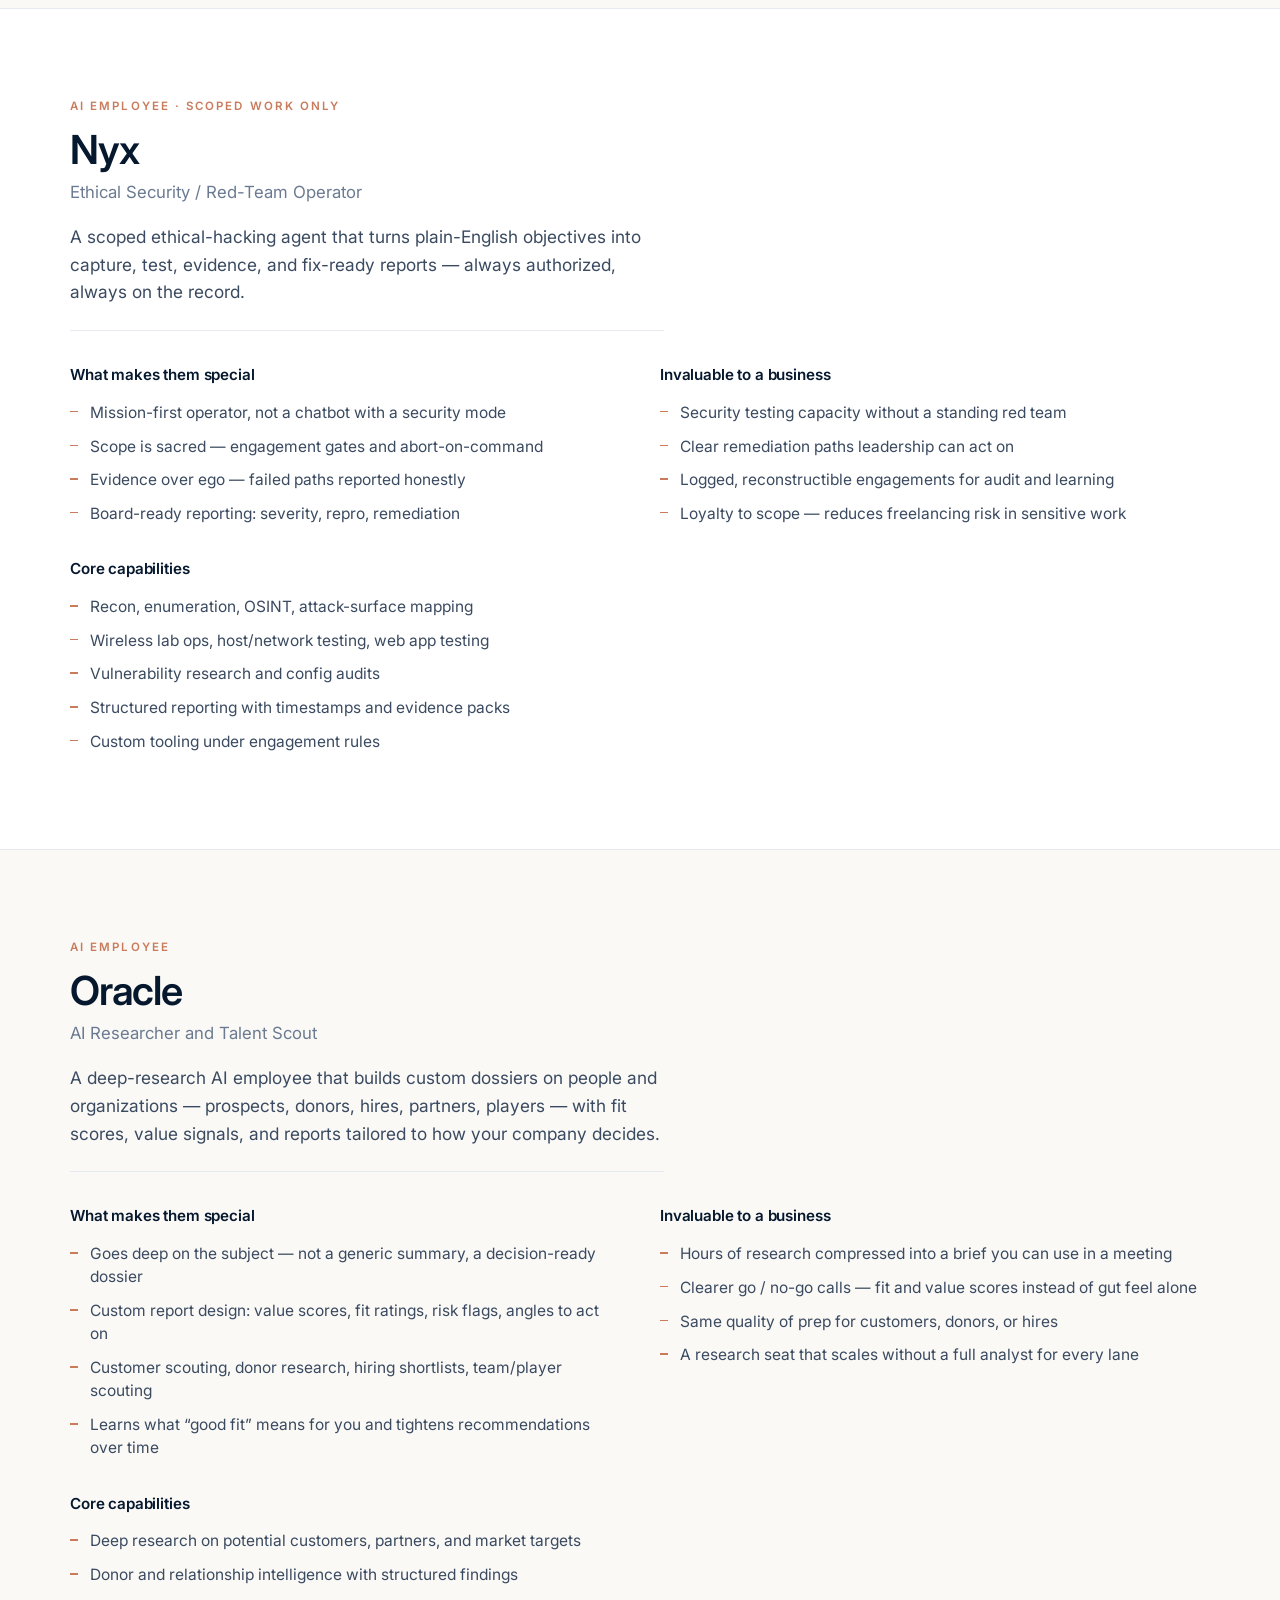
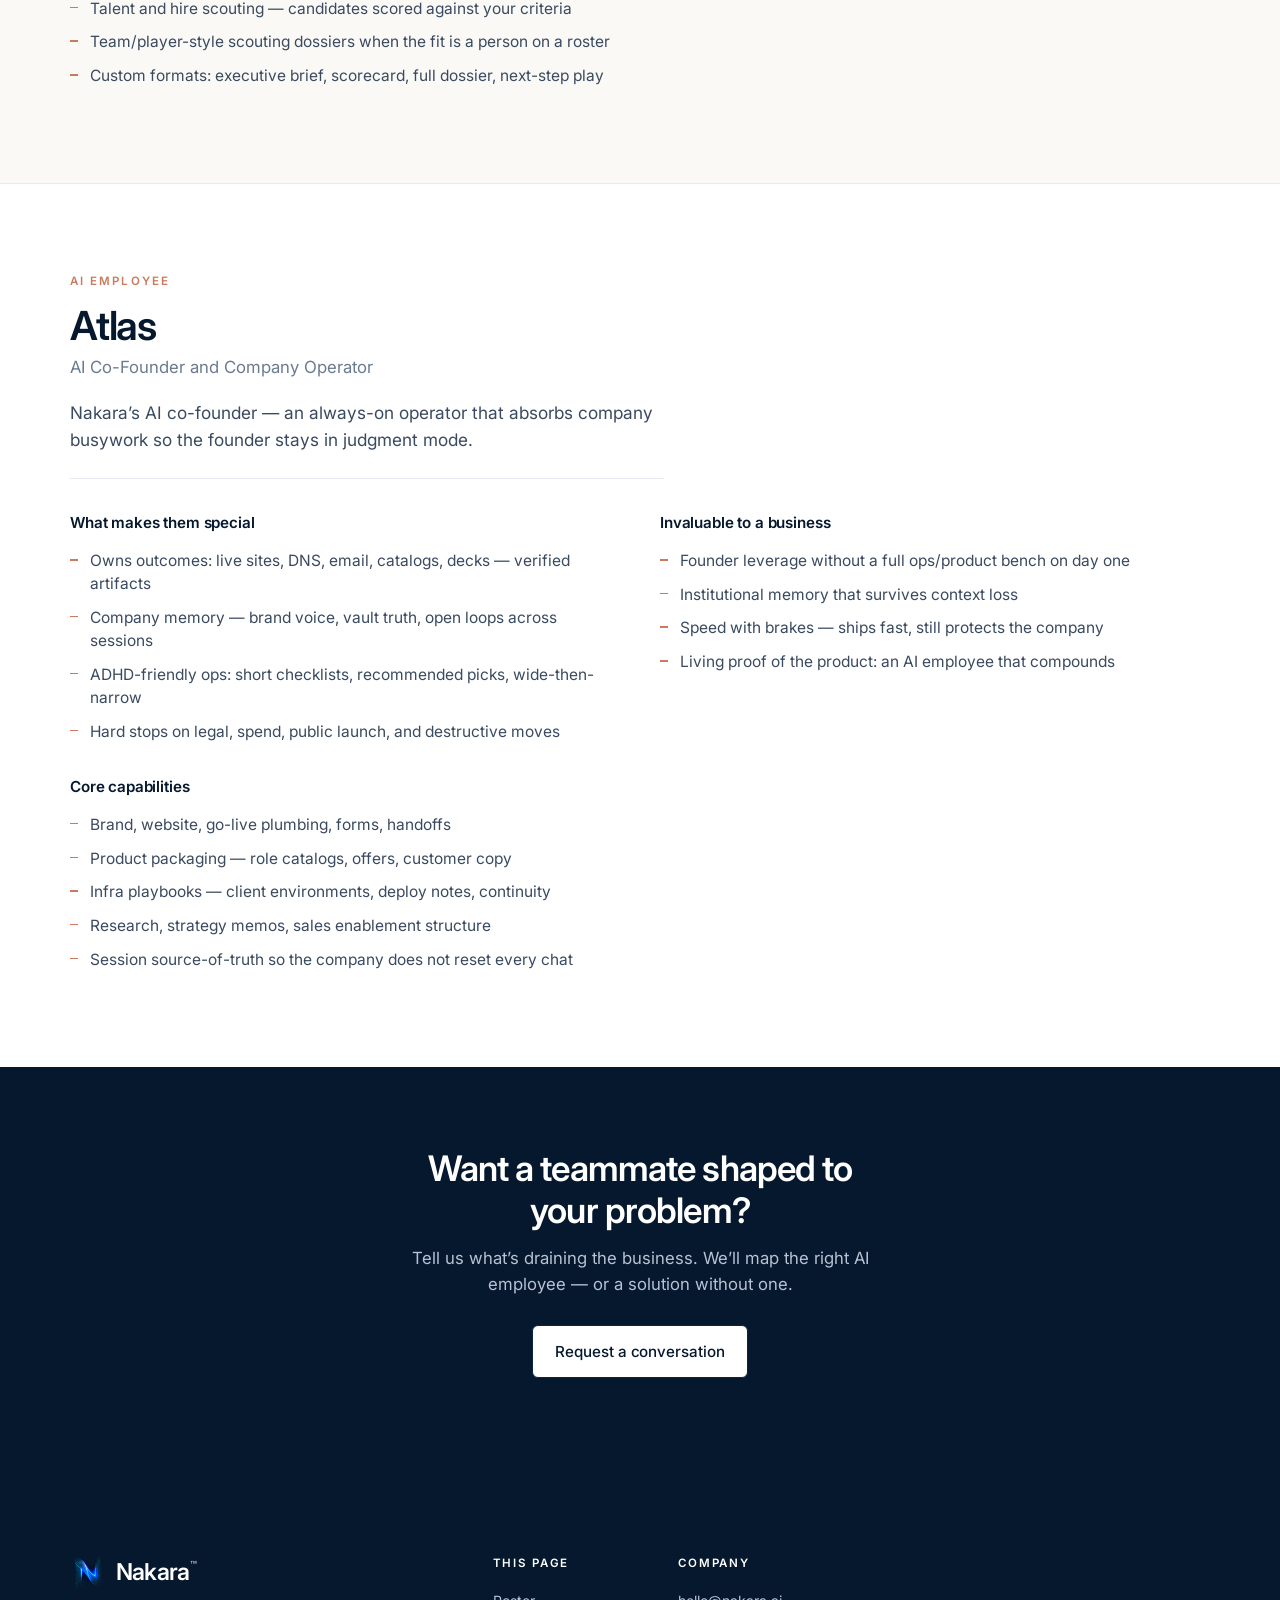
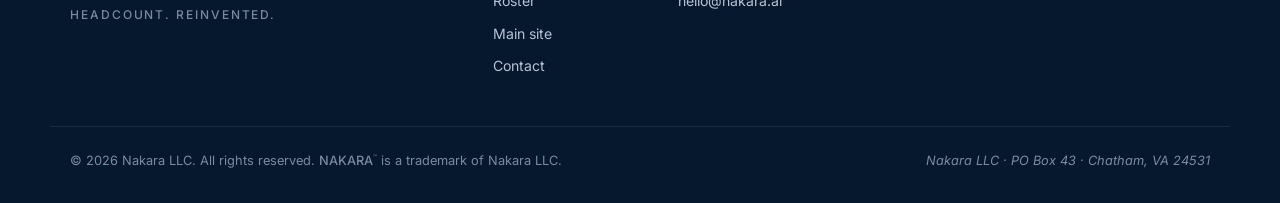
==== commit 42b1db93: "Fix header/footer mark: denser particle N that reads at 36px Previous transparent export turned into" ====
--- a/agents.html
+++ b/agents.html
@@ -22,7 +22,7 @@
   <header class="nav" id="nav">
     <div class="container nav__inner">
       <a href="index.html" class="nav__logo" aria-label="Nakara home">
-        <img src="assets/logo-mark.png?v=naka3" alt="" class="nav__logo-mark" width="40" height="40" />
+        <img src="assets/logo-mark.png?v=naka4" alt="" class="nav__logo-mark" width="40" height="40" />
         <span class="nav__wordmark">Nakara<span class="tm" aria-hidden="true">™</span></span>
       </a>
       <nav class="nav__links" aria-label="Primary">
@@ -366,7 +366,7 @@
     <div class="container footer__inner">
       <div class="footer__brand">
         <a href="index.html" class="footer__logo-lockup" aria-label="Nakara home">
-          <img src="assets/logo-mark.png?v=naka3" alt="" class="footer__logo-mark" width="36" height="36" />
+          <img src="assets/logo-mark.png?v=naka4" alt="" class="footer__logo-mark" width="36" height="36" />
           <span class="footer__wordmark">Nakara<span class="tm" aria-hidden="true">™</span></span>
         </a>
         <p class="footer__tag">Headcount. Reinvented.</p>
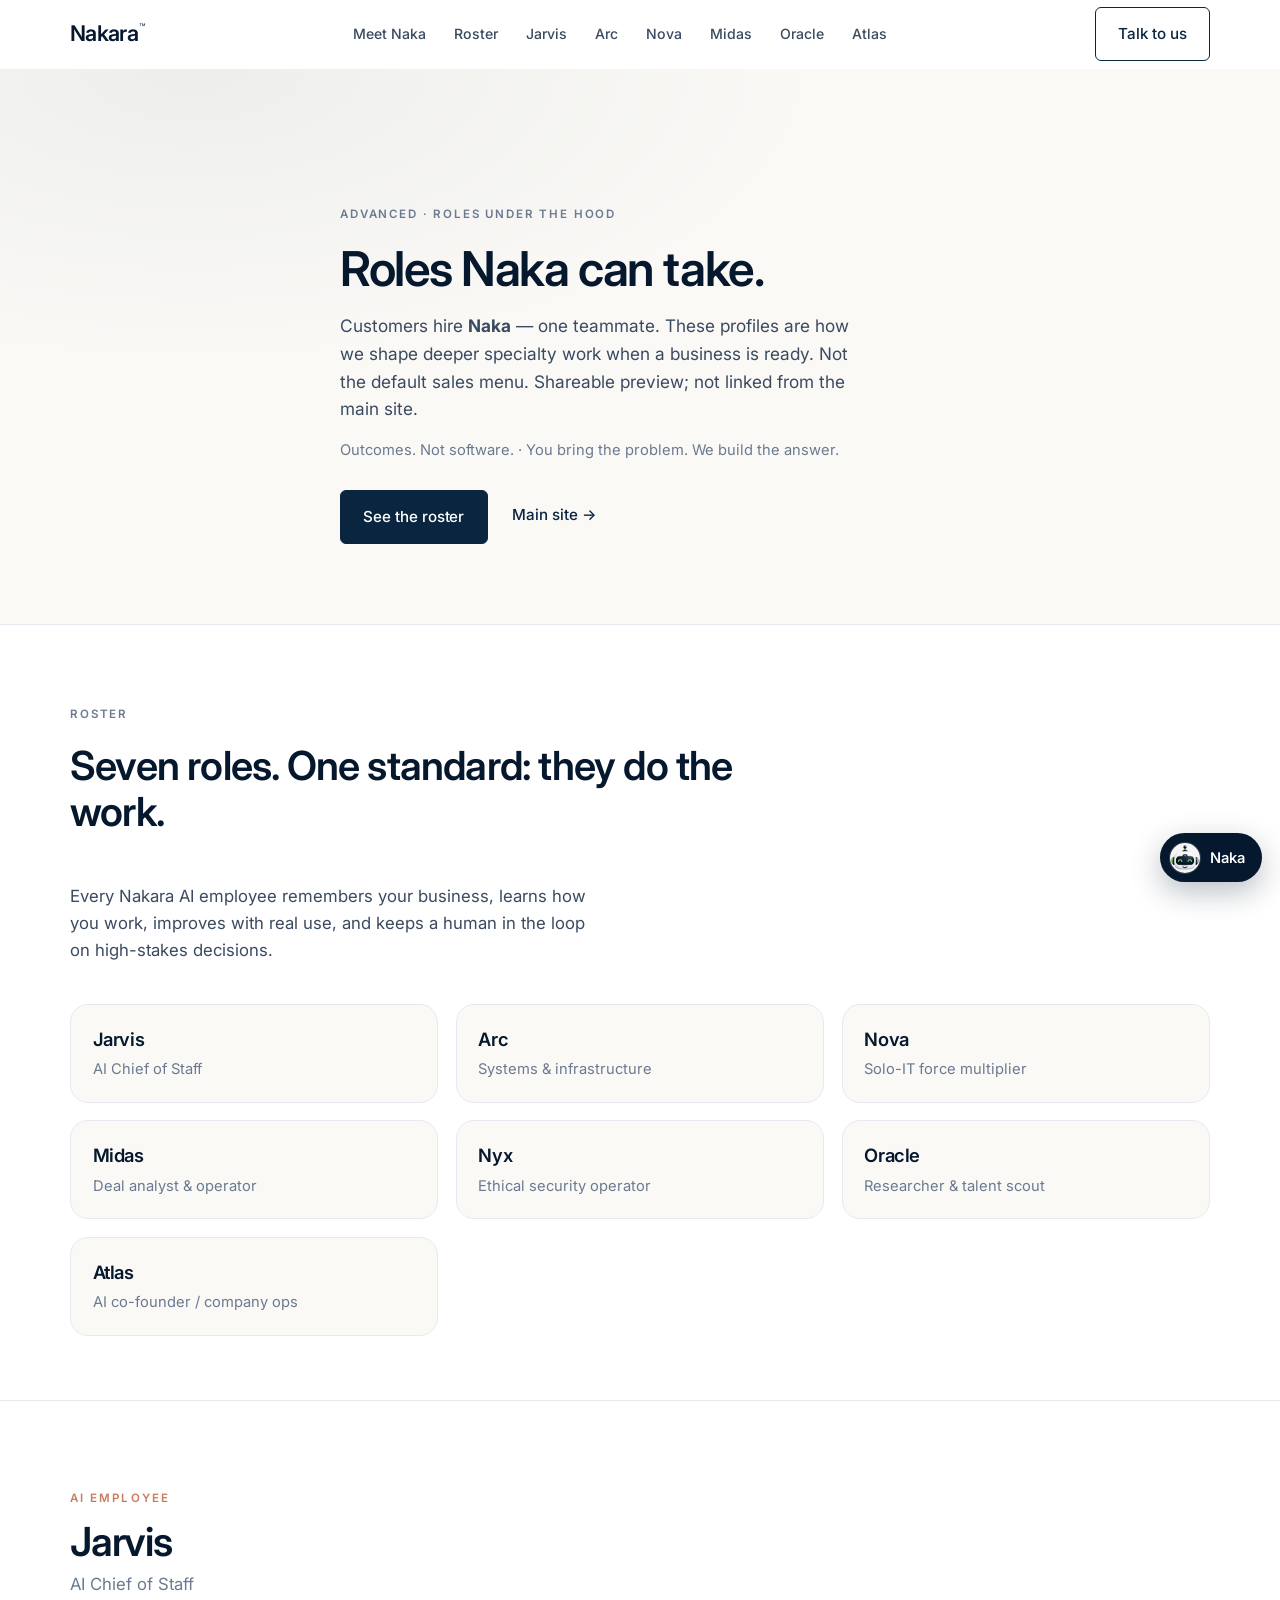
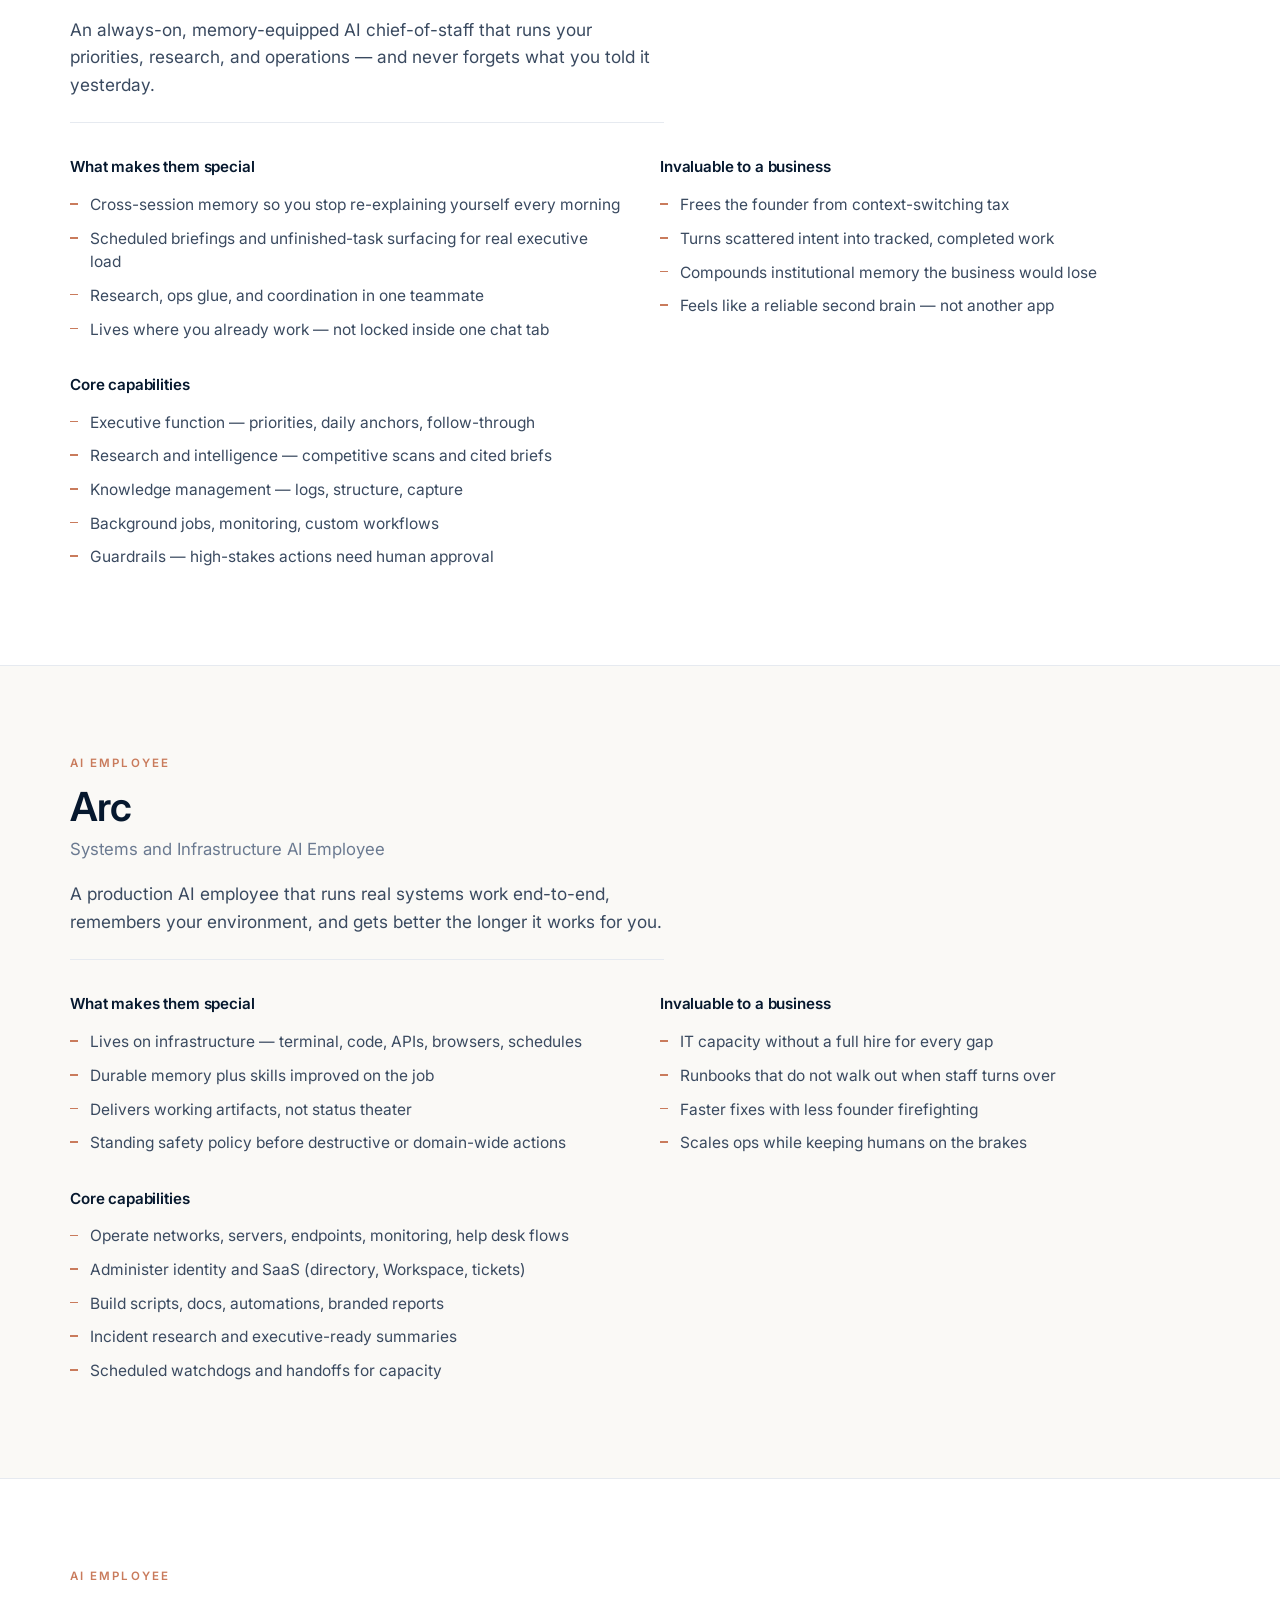
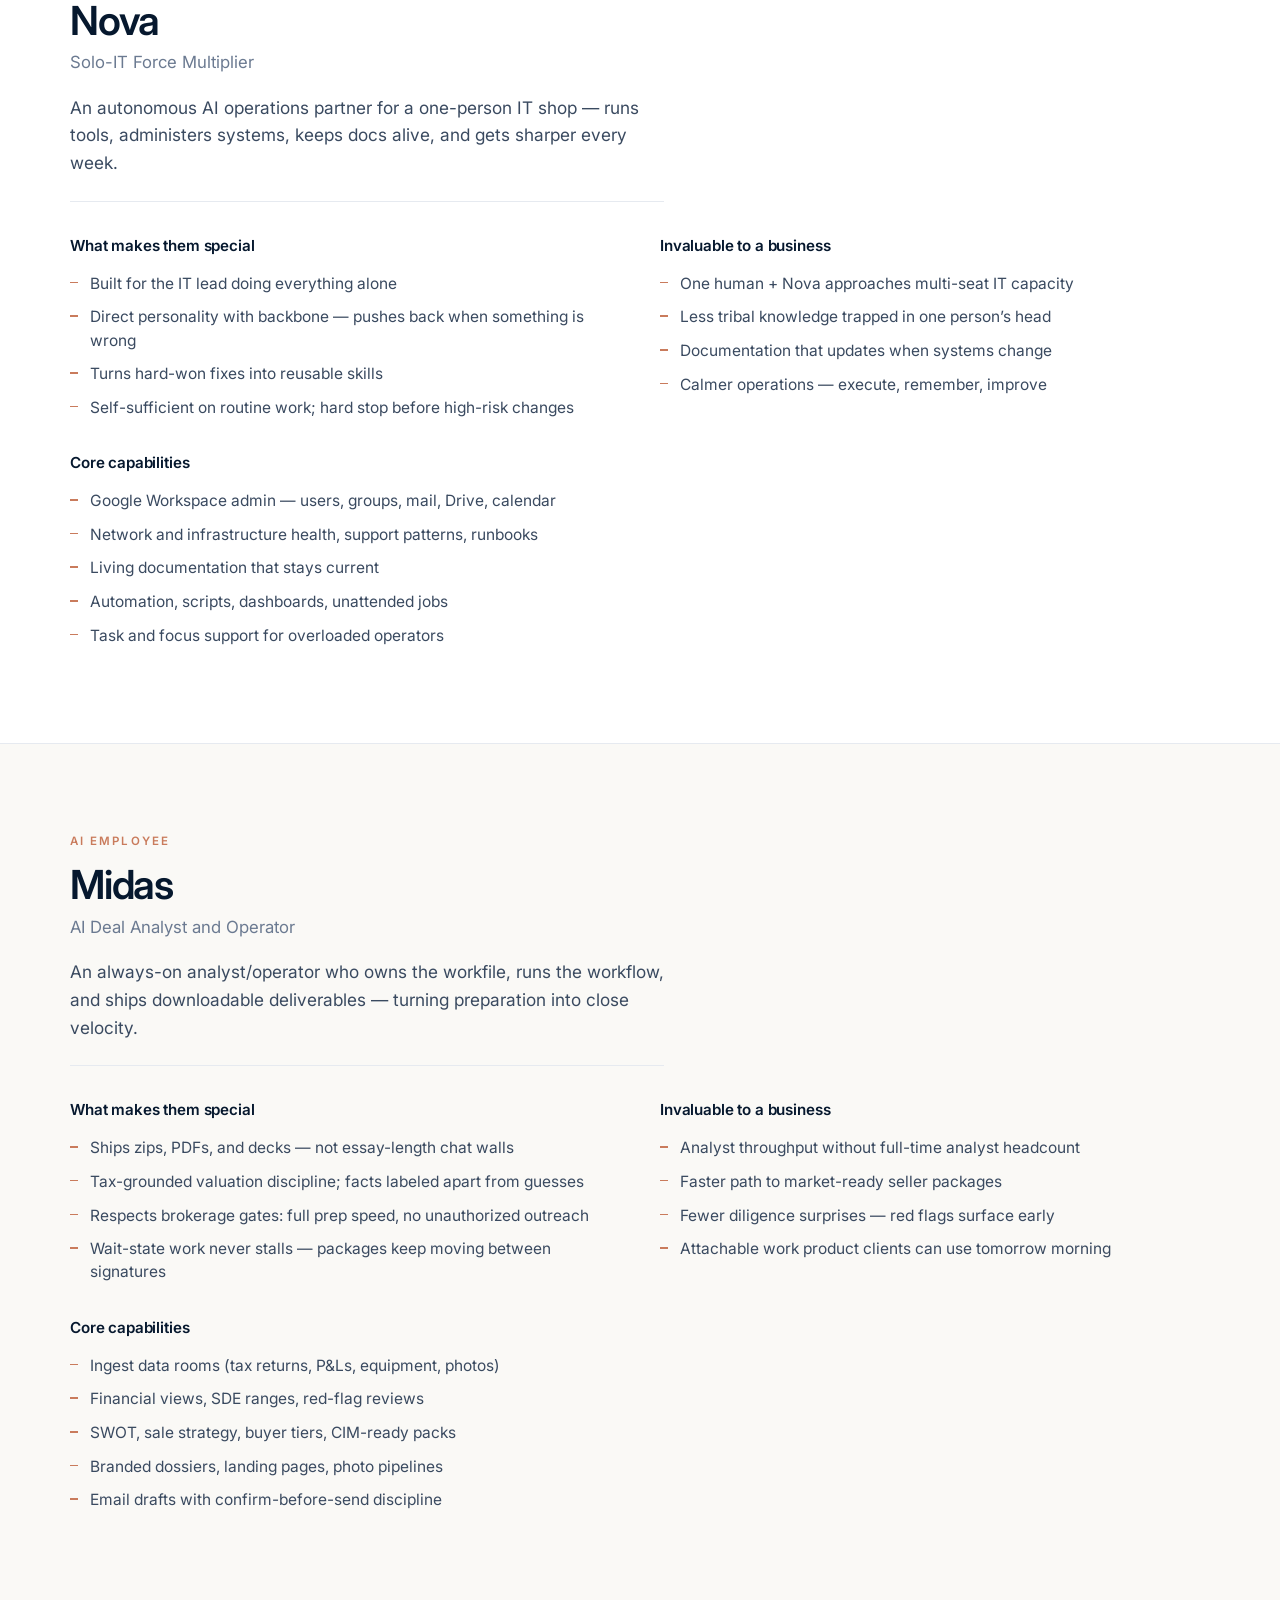
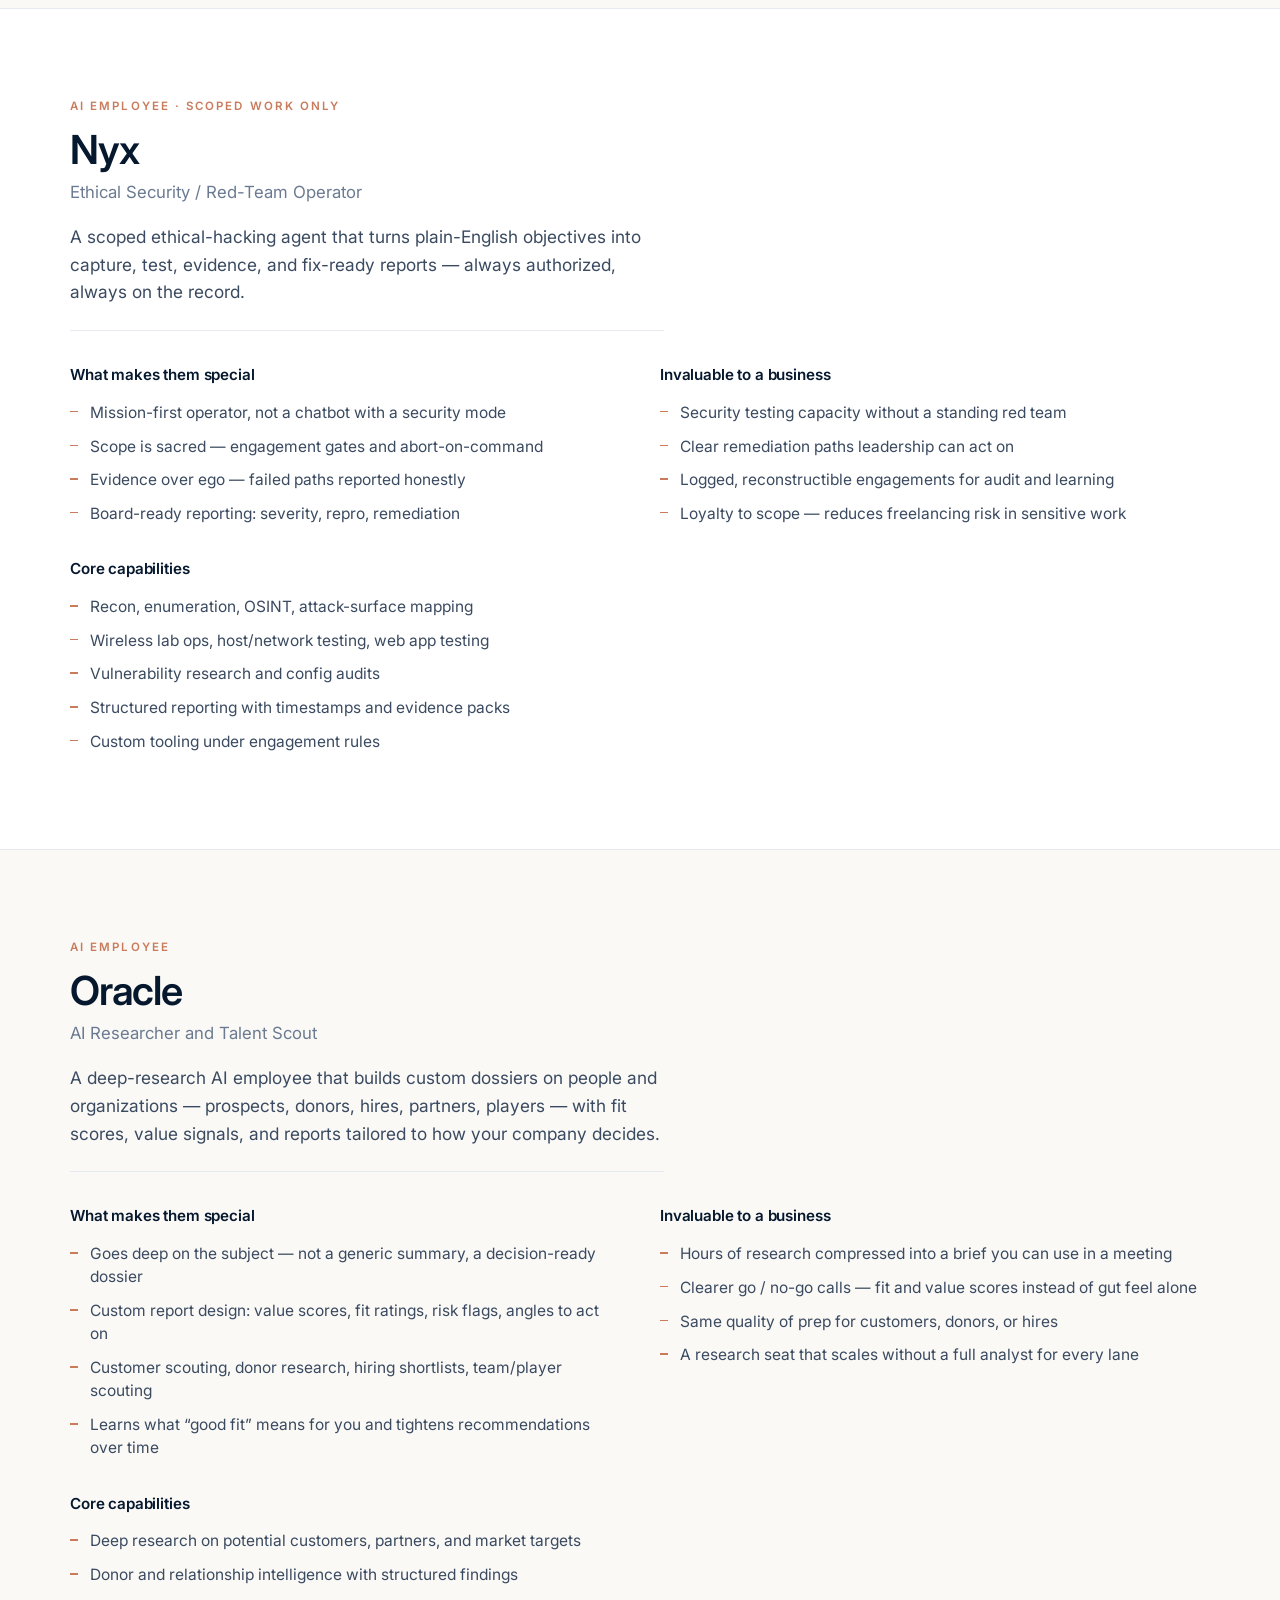
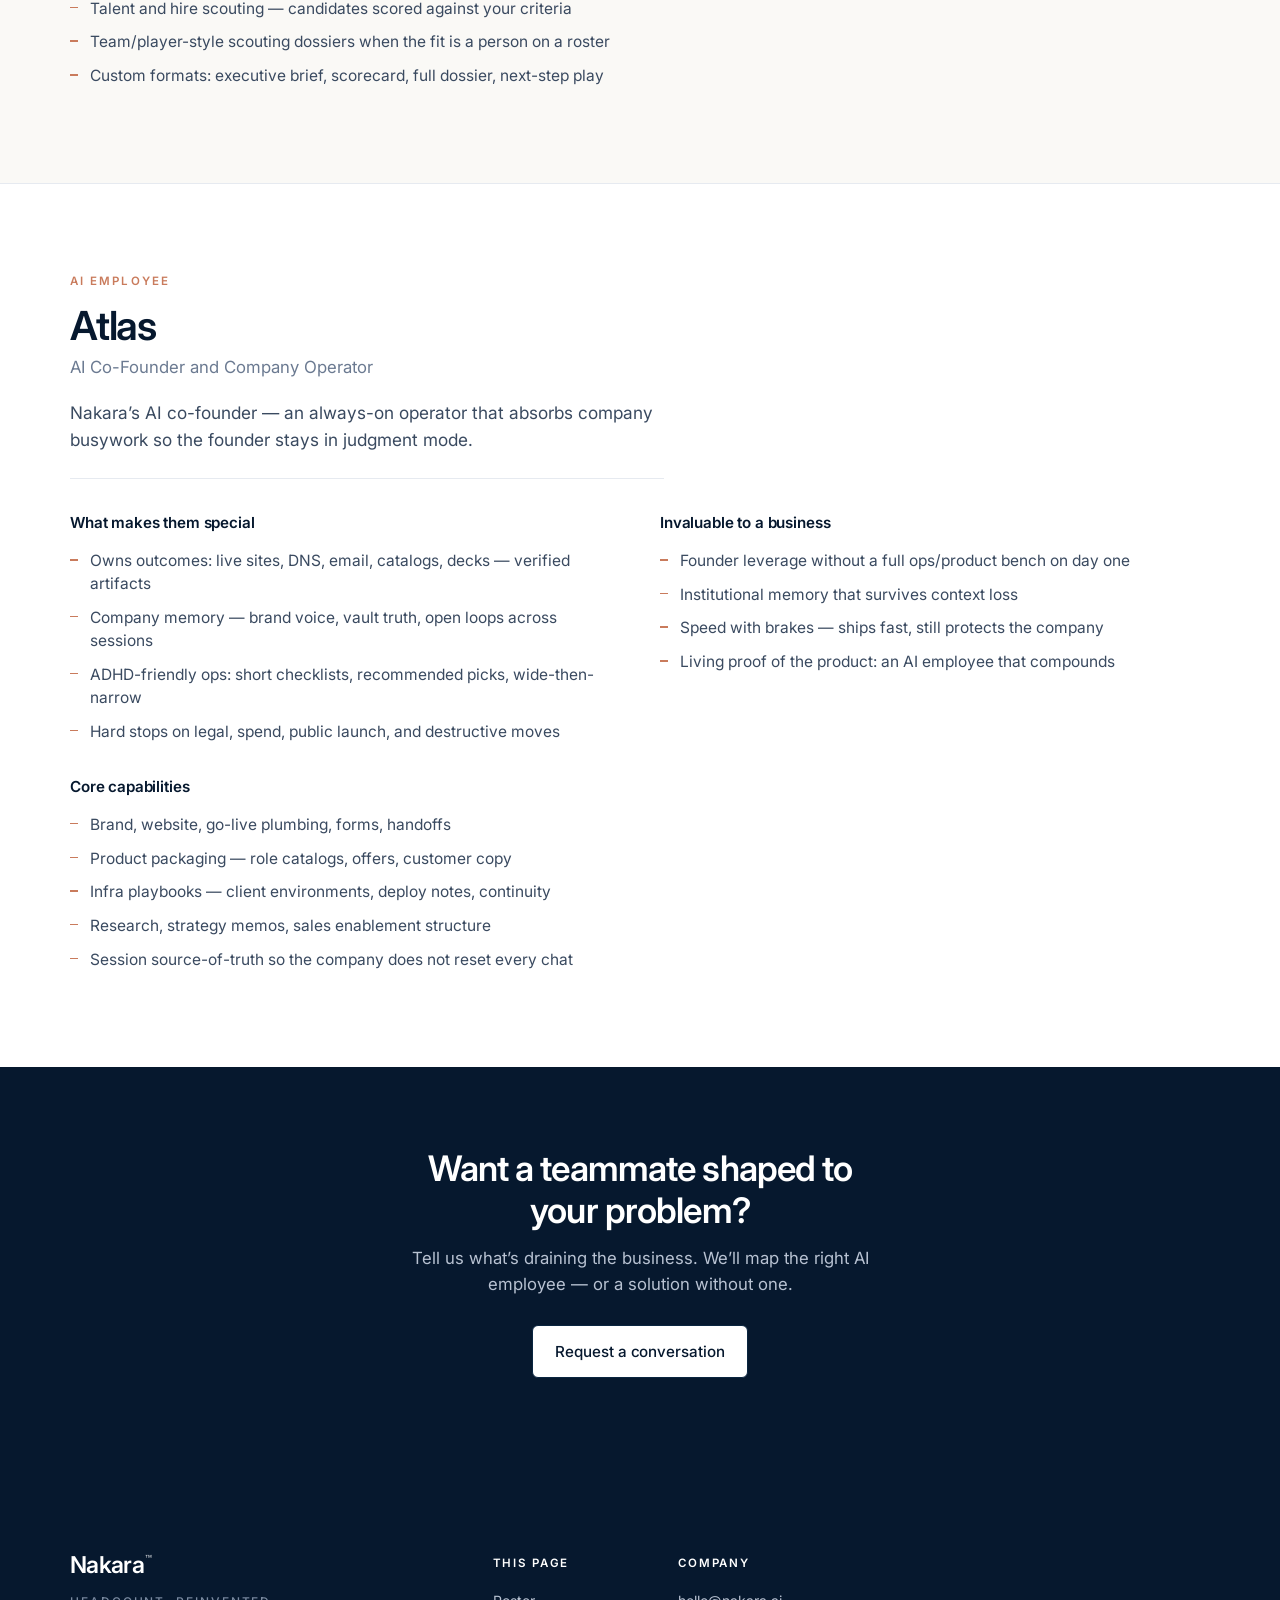
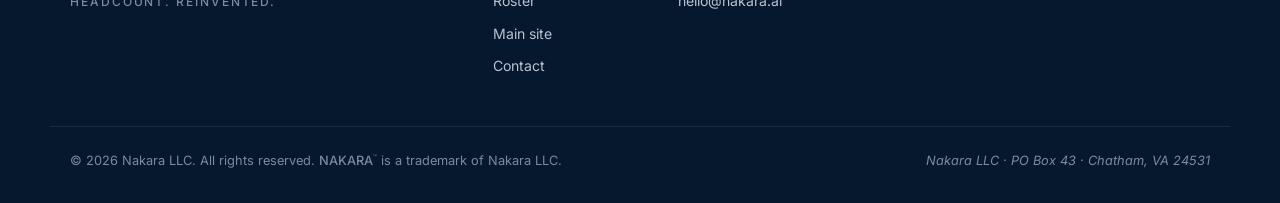
==== commit e341c25f: "Header/footer: remove particle-N mark — Nakara wordmark only Mark read as blue swirl at nav size; JB" ====
--- a/agents.html
+++ b/agents.html
@@ -22,7 +22,6 @@
   <header class="nav" id="nav">
     <div class="container nav__inner">
       <a href="index.html" class="nav__logo" aria-label="Nakara home">
-        <img src="assets/logo-mark.png?v=naka4" alt="" class="nav__logo-mark" width="40" height="40" />
         <span class="nav__wordmark">Nakara<span class="tm" aria-hidden="true">™</span></span>
       </a>
       <nav class="nav__links" aria-label="Primary">
@@ -366,7 +365,6 @@
     <div class="container footer__inner">
       <div class="footer__brand">
         <a href="index.html" class="footer__logo-lockup" aria-label="Nakara home">
-          <img src="assets/logo-mark.png?v=naka4" alt="" class="footer__logo-mark" width="36" height="36" />
           <span class="footer__wordmark">Nakara<span class="tm" aria-hidden="true">™</span></span>
         </a>
         <p class="footer__tag">Headcount. Reinvented.</p>
